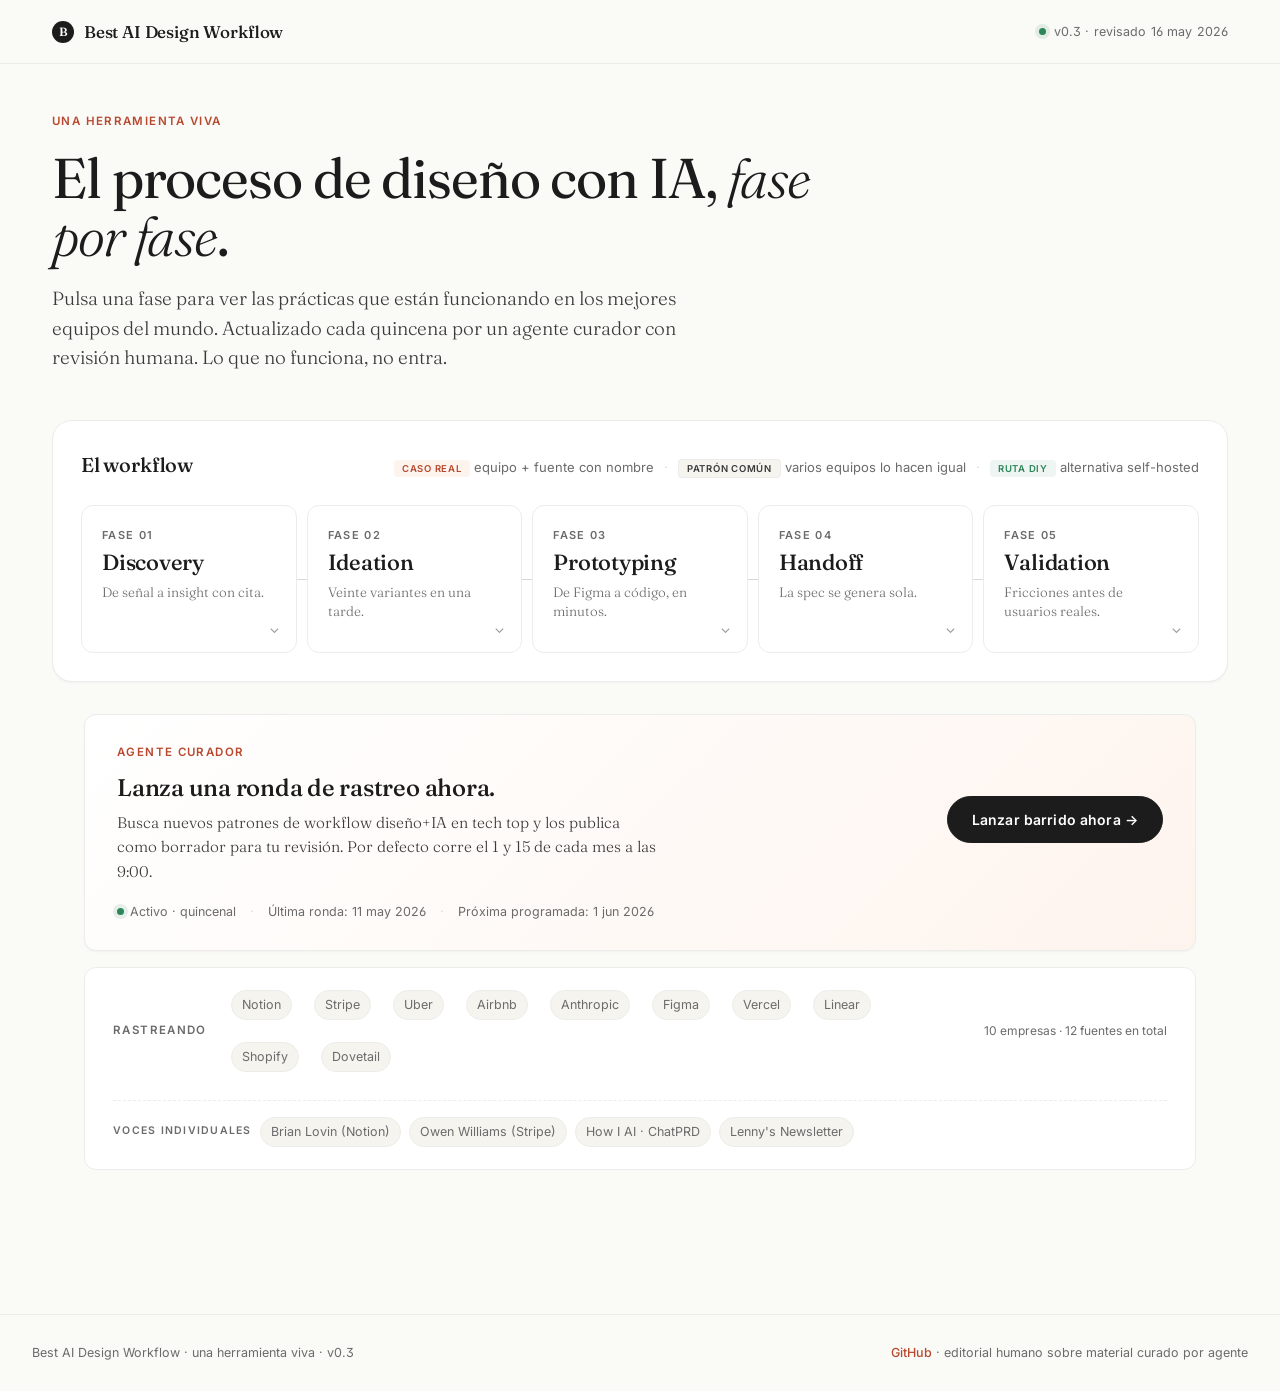
==== web/index.html @ d7b7e353 "v0.3 — tool single-page con 5 fases, curador y diseño unificado" ====
<!DOCTYPE html>
<html lang="es">
<head>
  <meta charset="UTF-8">
  <meta name="viewport" content="width=device-width, initial-scale=1.0">
  <title>Best AI Design Workflow — El proceso de diseño con IA, fase por fase</title>
  <meta name="description" content="Una herramienta viva. Cinco fases del proceso de diseño con IA, con las prácticas que funcionan en Notion, Stripe, Uber, Airbnb y Anthropic.">
  <link rel="preconnect" href="https://fonts.googleapis.com">
  <link rel="preconnect" href="https://fonts.gstatic.com" crossorigin>
  <link href="https://fonts.googleapis.com/css2?family=Fraunces:opsz,wght@9..144,300;9..144,400;9..144,500;9..144,600;9..144,700&family=Inter:wght@400;500;600;700&family=JetBrains+Mono:wght@400;500&display=swap" rel="stylesheet">
  <style>
    /* ============================================
       Best AI Design Workflow · Tool layout
       Clean editorial · Serif display · Airbnb/Etsy
       ============================================ */

    :root {
      --bg: #fafaf7;
      --surface: #ffffff;
      --surface-2: #f5f4ef;
      --ink: #1c1c1c;
      --ink-soft: #3a3a3a;
      --muted: #6b6b6b;
      --muted-2: #9a9a98;
      --border: #ececea;
      --border-strong: #d9d8d3;
      --accent: #b8492f;
      --accent-soft: #fef4ee;
      --accent-ink: #6b2618;
      --pulse: #2d8659;

      --font-serif: 'Fraunces', 'Charter', 'Iowan Old Style', 'Georgia', serif;
      --font-sans: 'Inter', -apple-system, BlinkMacSystemFont, 'Segoe UI', system-ui, sans-serif;
      --font-mono: 'JetBrains Mono', 'SF Mono', Menlo, Monaco, Consolas, monospace;

      --radius-sm: 6px;
      --radius: 12px;
      --radius-lg: 20px;
      --shadow-sm: 0 1px 2px rgba(20, 20, 20, 0.04);
      --shadow: 0 4px 24px rgba(20, 20, 20, 0.06);
      --shadow-lg: 0 12px 48px rgba(20, 20, 20, 0.08);

      --max-w: 1240px;
    }

    * { box-sizing: border-box; margin: 0; padding: 0; }

    html { scroll-behavior: smooth; }

    body {
      background: var(--bg);
      color: var(--ink);
      font-family: var(--font-sans);
      font-size: 16px;
      line-height: 1.6;
      -webkit-font-smoothing: antialiased;
      text-rendering: optimizeLegibility;
      font-feature-settings: "kern", "liga", "calt", "ss01";
    }

    ::selection { background: var(--accent); color: #fff; }

    a { color: inherit; text-decoration: none; }
    a:hover { color: var(--accent); }

    /* ============================================
       Top bar
       ============================================ */
    .topbar {
      border-bottom: 1px solid var(--border);
      background: rgba(250, 250, 247, 0.9);
      backdrop-filter: blur(12px);
      position: sticky;
      top: 0;
      z-index: 50;
    }
    .topbar-inner {
      max-width: var(--max-w);
      margin: 0 auto;
      padding: 18px 32px;
      display: flex;
      align-items: center;
      justify-content: space-between;
      gap: 28px;
    }
    .brand {
      display: flex;
      align-items: center;
      gap: 10px;
      font-family: var(--font-serif);
      font-weight: 500;
      font-size: 17px;
      letter-spacing: -0.01em;
      color: var(--ink);
    }
    .brand-mark {
      width: 22px;
      height: 22px;
      border-radius: 50%;
      background: var(--ink);
      display: inline-flex;
      align-items: center;
      justify-content: center;
      color: #fff;
      font-family: var(--font-serif);
      font-size: 12px;
      font-weight: 600;
      line-height: 1;
    }
    .topbar-meta {
      display: flex;
      align-items: center;
      gap: 8px;
      font-size: 12.5px;
      color: var(--muted);
      letter-spacing: 0.01em;
    }
    .live-dot {
      width: 7px;
      height: 7px;
      border-radius: 50%;
      background: var(--pulse);
      box-shadow: 0 0 0 4px rgba(45, 134, 89, 0.12);
      animation: pulse 2.4s ease-in-out infinite;
    }
    @keyframes pulse {
      0%, 100% { opacity: 1; }
      50% { opacity: 0.55; }
    }

    /* ============================================
       Tool layout
       ============================================ */
    .tool {
      max-width: var(--max-w);
      margin: 0 auto;
      padding: 48px 32px 80px;
    }

    .intro {
      max-width: 760px;
      margin-bottom: 48px;
    }
    .eyebrow {
      font-family: var(--font-sans);
      font-size: 11.5px;
      font-weight: 600;
      letter-spacing: 0.12em;
      text-transform: uppercase;
      color: var(--accent);
      margin-bottom: 18px;
    }
    .intro h1 {
      font-family: var(--font-serif);
      font-weight: 400;
      font-size: clamp(36px, 5vw, 56px);
      line-height: 1.05;
      letter-spacing: -0.02em;
      color: var(--ink);
      margin-bottom: 18px;
    }
    .intro h1 em {
      font-style: italic;
      font-weight: 300;
    }
    .intro p {
      font-family: var(--font-serif);
      font-weight: 300;
      font-size: 19px;
      line-height: 1.55;
      color: var(--ink-soft);
      max-width: 640px;
    }

    /* ============================================
       Workflow — the centerpiece
       ============================================ */
    .workflow {
      background: var(--surface);
      border: 1px solid var(--border);
      border-radius: var(--radius-lg);
      padding: 28px;
      box-shadow: var(--shadow-sm);
    }

    .workflow-header {
      display: flex;
      align-items: baseline;
      justify-content: space-between;
      margin-bottom: 24px;
      gap: 16px;
      flex-wrap: wrap;
    }
    .workflow-title {
      font-family: var(--font-serif);
      font-weight: 500;
      font-size: 20px;
      letter-spacing: -0.01em;
      color: var(--ink);
    }
    .workflow-hint {
      font-size: 13px;
      color: var(--muted);
    }

    .phases {
      list-style: none;
      display: grid;
      grid-template-columns: repeat(5, 1fr);
      gap: 10px;
      position: relative;
    }

    .phase {
      position: relative;
    }
    .phase::after {
      content: "";
      position: absolute;
      right: -10px;
      top: 50%;
      width: 10px;
      height: 1px;
      background: var(--border-strong);
      z-index: 0;
    }
    .phase:last-child::after { display: none; }

    .phase-btn {
      width: 100%;
      background: var(--surface);
      border: 1px solid var(--border);
      border-radius: var(--radius);
      padding: 22px 20px;
      text-align: left;
      cursor: pointer;
      font-family: inherit;
      transition: all 0.18s ease;
      display: flex;
      flex-direction: column;
      gap: 8px;
      min-height: 148px;
      position: relative;
      z-index: 1;
    }
    .phase-btn:hover {
      border-color: var(--border-strong);
      background: var(--surface-2);
      transform: translateY(-1px);
    }
    .phase-btn[aria-expanded="true"] {
      background: var(--accent-soft);
      border-color: var(--accent);
      transform: translateY(-1px);
      box-shadow: var(--shadow);
    }
    .phase-btn[aria-expanded="true"] .phase-index {
      color: var(--accent);
    }

    .phase-index {
      font-family: var(--font-sans);
      font-size: 11px;
      font-weight: 600;
      letter-spacing: 0.12em;
      text-transform: uppercase;
      color: var(--muted);
      transition: color 0.18s ease;
    }
    .phase-name {
      font-family: var(--font-serif);
      font-weight: 500;
      font-size: 22px;
      letter-spacing: -0.01em;
      color: var(--ink);
      line-height: 1.1;
    }
    .phase-hint {
      font-size: 13.5px;
      color: var(--muted);
      line-height: 1.45;
      font-family: var(--font-serif);
      font-weight: 300;
    }
    .phase-chevron {
      position: absolute;
      bottom: 16px;
      right: 16px;
      font-size: 14px;
      color: var(--muted-2);
      transition: transform 0.18s ease, color 0.18s ease;
    }
    .phase-btn[aria-expanded="true"] .phase-chevron {
      transform: rotate(180deg);
      color: var(--accent);
    }

    /* ============================================
       Phase panel (accordion content)
       ============================================ */
    .panel {
      margin-top: 18px;
      background: var(--surface);
      border: 1px solid var(--border);
      border-radius: var(--radius);
      overflow: hidden;
      animation: slideDown 0.28s ease;
    }
    .panel[hidden] { display: none; }
    @keyframes slideDown {
      from { opacity: 0; transform: translateY(-6px); }
      to { opacity: 1; transform: translateY(0); }
    }

    .panel-head {
      padding: 28px 32px 20px;
      border-bottom: 1px solid var(--border);
      background: var(--surface);
    }
    .panel-eyebrow {
      font-family: var(--font-sans);
      font-size: 11.5px;
      font-weight: 600;
      letter-spacing: 0.12em;
      text-transform: uppercase;
      color: var(--accent);
      margin-bottom: 10px;
    }
    .panel-head h2 {
      font-family: var(--font-serif);
      font-weight: 400;
      font-size: clamp(26px, 3.2vw, 34px);
      line-height: 1.15;
      letter-spacing: -0.015em;
      color: var(--ink);
      max-width: 760px;
    }
    .panel-head h2 em {
      font-style: italic;
      font-weight: 300;
    }
    .panel-head p {
      font-family: var(--font-serif);
      font-weight: 300;
      font-size: 17px;
      color: var(--ink-soft);
      margin-top: 12px;
      max-width: 720px;
      line-height: 1.55;
    }

    .panel-body {
      padding: 32px;
      display: grid;
      grid-template-columns: 1fr 1fr;
      gap: 32px;
    }

    .panel-block {
      display: flex;
      flex-direction: column;
      gap: 14px;
    }
    .panel-block.full { grid-column: span 2; }

    .block-label {
      font-family: var(--font-sans);
      font-size: 11px;
      font-weight: 600;
      letter-spacing: 0.14em;
      text-transform: uppercase;
      color: var(--muted);
    }
    .block-title {
      font-family: var(--font-serif);
      font-weight: 500;
      font-size: 20px;
      letter-spacing: -0.005em;
      color: var(--ink);
      margin-bottom: 2px;
    }
    .block-text {
      font-family: var(--font-serif);
      font-weight: 300;
      font-size: 16px;
      line-height: 1.6;
      color: var(--ink-soft);
    }
    .block-text + .block-text { margin-top: 4px; }
    .block-text em { font-style: italic; }
    .block-text strong { font-weight: 500; color: var(--ink); }
    .block-text a {
      color: var(--accent);
      border-bottom: 1px solid rgba(184, 73, 47, 0.3);
    }
    .block-text a:hover { border-bottom-color: var(--accent); }

    /* Practice cards inside panel */
    .practice {
      background: var(--surface-2);
      border: 1px solid var(--border);
      border-radius: var(--radius-sm);
      padding: 18px 20px;
    }
    .practice + .practice { margin-top: 12px; }
    .practice-head {
      display: flex;
      align-items: center;
      gap: 10px;
      margin-bottom: 8px;
      flex-wrap: wrap;
    }
    .practice-team {
      font-family: var(--font-serif);
      font-weight: 500;
      font-size: 16px;
      color: var(--ink);
      display: inline-flex;
      align-items: center;
      gap: 8px;
    }
    .practice-logo {
      width: 16px;
      height: 16px;
      opacity: 0.85;
      flex-shrink: 0;
    }
    .practice-tag {
      font-family: var(--font-sans);
      font-size: 10.5px;
      font-weight: 600;
      letter-spacing: 0.08em;
      text-transform: uppercase;
      padding: 3px 8px;
      border-radius: 4px;
    }
    .practice-tag.tag-caso {
      color: var(--accent);
      background: var(--accent-soft);
    }
    .practice-tag.tag-patron {
      color: var(--ink-soft);
      background: var(--surface-2);
      border: 1px solid var(--border);
    }
    .practice-tag.tag-diy {
      color: var(--pulse);
      background: rgba(45, 134, 89, 0.08);
    }
    .practice-source {
      font-family: var(--font-sans);
      font-size: 12px;
      color: var(--muted);
    }
    .practice-body {
      font-family: var(--font-serif);
      font-weight: 300;
      font-size: 14.5px;
      line-height: 1.55;
      color: var(--ink-soft);
    }
    .practice-body strong { font-weight: 500; color: var(--ink); }
    .practice-body em { font-style: italic; }

    /* Stack list */
    .stack-list {
      list-style: none;
      display: flex;
      flex-direction: column;
      gap: 10px;
    }
    .stack-item {
      display: flex;
      align-items: flex-start;
      gap: 12px;
      font-family: var(--font-serif);
      font-weight: 300;
      font-size: 15px;
      color: var(--ink-soft);
      line-height: 1.5;
    }
    .stack-item::before {
      content: "";
      width: 6px;
      height: 6px;
      border-radius: 50%;
      background: var(--accent);
      flex-shrink: 0;
      margin-top: 9px;
    }
    .stack-item strong { font-weight: 500; color: var(--ink); }

    /* Quick steps */
    .steps {
      list-style: none;
      counter-reset: step;
      display: flex;
      flex-direction: column;
      gap: 10px;
    }
    .step {
      counter-increment: step;
      display: flex;
      gap: 14px;
      padding: 12px 14px;
      background: var(--surface-2);
      border-radius: var(--radius-sm);
      font-family: var(--font-serif);
      font-weight: 300;
      font-size: 14.5px;
      line-height: 1.5;
      color: var(--ink-soft);
    }
    .step::before {
      content: counter(step);
      font-family: var(--font-sans);
      font-weight: 600;
      font-size: 11px;
      color: var(--accent);
      background: #fff;
      border: 1px solid var(--border-strong);
      border-radius: 50%;
      width: 22px;
      height: 22px;
      flex-shrink: 0;
      display: flex;
      align-items: center;
      justify-content: center;
      margin-top: 2px;
    }
    .step strong { font-weight: 500; color: var(--ink); }

    /* Phase meta strip (setup vs runtime) */
    .phase-meta {
      display: flex;
      flex-wrap: wrap;
      gap: 10px;
      margin-top: 16px;
    }
    .meta-tag {
      display: inline-flex;
      align-items: center;
      gap: 8px;
      font-family: var(--font-sans);
      font-size: 12px;
      color: var(--ink-soft);
      background: var(--surface-2);
      border: 1px solid var(--border);
      border-radius: 100px;
      padding: 5px 11px;
    }
    .meta-tag strong {
      font-weight: 600;
      letter-spacing: 0.08em;
      text-transform: uppercase;
      font-size: 10.5px;
      color: var(--muted);
    }

    /* Prompt / command card */
    .prompt-card {
      background: #1c1c1c;
      color: #e8e6e0;
      border-radius: var(--radius);
      padding: 22px 24px;
      position: relative;
      overflow: hidden;
    }
    .prompt-label {
      font-family: var(--font-sans);
      font-size: 10.5px;
      font-weight: 600;
      letter-spacing: 0.14em;
      text-transform: uppercase;
      color: rgba(255, 255, 255, 0.5);
      display: block;
      margin-bottom: 6px;
    }
    .prompt-title {
      font-family: var(--font-serif);
      font-weight: 500;
      font-size: 17px;
      color: #fff;
      margin-bottom: 14px;
      display: block;
    }
    .prompt-card pre {
      font-family: var(--font-mono);
      font-size: 12.5px;
      line-height: 1.7;
      color: #d9d6cf;
      white-space: pre-wrap;
      word-wrap: break-word;
      margin: 0;
    }
    .prompt-copy {
      position: absolute;
      top: 18px;
      right: 18px;
      background: rgba(255, 255, 255, 0.08);
      border: 1px solid rgba(255, 255, 255, 0.18);
      color: #fff;
      font-family: var(--font-sans);
      font-size: 11px;
      font-weight: 500;
      letter-spacing: 0.04em;
      padding: 5px 11px;
      border-radius: 100px;
      cursor: pointer;
      transition: all 0.18s ease;
    }
    .prompt-copy:hover {
      background: rgba(255, 255, 255, 0.16);
      border-color: rgba(255, 255, 255, 0.3);
    }
    .prompt-copy.copied {
      background: var(--pulse);
      border-color: var(--pulse);
    }

    /* Checklist block */
    .checklist {
      list-style: none;
      display: flex;
      flex-direction: column;
      gap: 8px;
    }
    .checklist li {
      display: flex;
      gap: 10px;
      align-items: flex-start;
      font-family: var(--font-serif);
      font-weight: 300;
      font-size: 14.5px;
      line-height: 1.5;
      color: var(--ink-soft);
    }
    .checklist li::before {
      content: "";
      width: 14px;
      height: 14px;
      border: 1.5px solid var(--border-strong);
      border-radius: 3px;
      flex-shrink: 0;
      margin-top: 4px;
    }
    .checklist li strong { font-weight: 500; color: var(--ink); }

    /* Panel footer */
    .panel-foot {
      padding: 18px 32px;
      border-top: 1px solid var(--border);
      background: var(--surface-2);
      display: flex;
      justify-content: space-between;
      align-items: center;
      gap: 16px;
      flex-wrap: wrap;
      font-family: var(--font-sans);
      font-size: 12.5px;
      color: var(--muted);
    }
    .panel-foot a {
      color: var(--accent);
      font-weight: 500;
    }

    .status-pill {
      display: inline-flex;
      align-items: center;
      gap: 6px;
      padding: 3px 9px;
      border-radius: 100px;
      font-family: var(--font-sans);
      font-size: 11px;
      font-weight: 500;
      letter-spacing: 0.02em;
    }
    .status-pill.ready {
      background: rgba(45, 134, 89, 0.08);
      color: var(--pulse);
    }
    .status-pill.draft {
      background: rgba(180, 130, 30, 0.1);
      color: #8a6017;
    }

    /* ============================================
       Curator panel
       ============================================ */
    .curator {
      max-width: var(--max-w);
      margin: 32px auto 0;
      padding: 0 32px;
    }
    .curator-inner {
      background: linear-gradient(135deg, #ffffff 0%, var(--accent-soft) 100%);
      border: 1px solid var(--border);
      border-radius: var(--radius);
      padding: 28px 32px;
      display: grid;
      grid-template-columns: 1fr auto;
      gap: 32px;
      align-items: center;
      box-shadow: var(--shadow-sm);
    }
    .curator-info { display: flex; flex-direction: column; gap: 8px; }
    .curator-info .eyebrow { margin-bottom: 4px; }
    .curator-info h3 {
      font-family: var(--font-serif);
      font-weight: 500;
      font-size: 24px;
      letter-spacing: -0.01em;
      color: var(--ink);
      line-height: 1.15;
    }
    .curator-info p {
      font-family: var(--font-serif);
      font-weight: 300;
      font-size: 15.5px;
      color: var(--ink-soft);
      max-width: 540px;
      line-height: 1.55;
      margin-top: 2px;
    }
    .curator-meta {
      display: flex;
      gap: 14px;
      flex-wrap: wrap;
      margin-top: 10px;
      font-family: var(--font-sans);
      font-size: 12.5px;
      color: var(--muted);
    }
    .curator-meta span { display: inline-flex; align-items: center; gap: 6px; }
    .curator-meta .meta-sep { color: var(--border-strong); }

    .curator-action { display: flex; flex-direction: column; align-items: stretch; gap: 10px; }
    .btn-curator {
      background: var(--ink);
      color: #fff;
      border: 1px solid var(--ink);
      border-radius: 100px;
      padding: 14px 24px;
      font-family: var(--font-sans);
      font-size: 14px;
      font-weight: 600;
      letter-spacing: 0.01em;
      cursor: pointer;
      transition: all 0.18s ease;
      white-space: nowrap;
    }
    .btn-curator:hover {
      background: var(--accent);
      border-color: var(--accent);
      transform: translateY(-1px);
      box-shadow: var(--shadow);
    }
    .btn-curator.copied {
      background: var(--pulse);
      border-color: var(--pulse);
    }
    .curator-hint {
      font-family: var(--font-sans);
      font-size: 12px;
      color: var(--muted);
      text-align: right;
      max-width: 240px;
      line-height: 1.4;
      min-height: 16px;
    }
    .curator-hint strong { color: var(--ink); font-weight: 500; }

    /* ============================================
       Sources strip
       ============================================ */
    .sources {
      max-width: var(--max-w);
      margin: 16px auto 0;
      padding: 0 32px;
    }
    .sources-inner {
      background: var(--surface);
      border: 1px solid var(--border);
      border-radius: var(--radius);
      padding: 22px 28px;
      display: flex;
      align-items: center;
      flex-wrap: wrap;
      gap: 24px;
    }
    .sources-label {
      font-family: var(--font-sans);
      font-size: 11.5px;
      font-weight: 600;
      letter-spacing: 0.12em;
      text-transform: uppercase;
      color: var(--muted);
    }
    .sources-list {
      display: flex;
      flex-wrap: wrap;
      align-items: center;
      gap: 22px;
      flex: 1;
    }
    .source-logo {
      height: 20px;
      width: auto;
      max-width: 92px;
      opacity: 0.55;
      filter: grayscale(100%);
      transition: opacity 0.18s ease, filter 0.18s ease;
    }
    .source-logo:hover {
      opacity: 1;
      filter: grayscale(0%);
    }
    .source-chip {
      font-family: var(--font-sans);
      font-size: 12.5px;
      color: var(--muted);
      background: var(--surface-2);
      border: 1px solid var(--border);
      border-radius: 100px;
      padding: 4px 10px;
    }
    .sources-people {
      width: 100%;
      padding-top: 16px;
      margin-top: 4px;
      border-top: 1px dashed var(--border);
      display: flex;
      flex-wrap: wrap;
      align-items: center;
      gap: 8px;
    }
    .sources-meta {
      font-family: var(--font-sans);
      font-size: 12px;
      color: var(--muted);
    }

    /* ============================================
       Footer
       ============================================ */
    footer {
      border-top: 1px solid var(--border);
      margin-top: 64px;
      padding: 28px 32px;
    }
    .foot-inner {
      max-width: var(--max-w);
      margin: 0 auto;
      display: flex;
      justify-content: space-between;
      align-items: center;
      gap: 18px;
      flex-wrap: wrap;
      font-family: var(--font-sans);
      font-size: 12.5px;
      color: var(--muted);
    }
    .foot-inner a {
      color: var(--accent);
      font-weight: 500;
    }

    /* ============================================
       Responsive
       ============================================ */
    @media (max-width: 980px) {
      .phases { grid-template-columns: repeat(2, 1fr); }
      .phase::after { display: none; }
      .panel-body { grid-template-columns: 1fr; }
      .panel-block.full { grid-column: span 1; }
    }
    @media (max-width: 600px) {
      .tool { padding: 32px 18px 64px; }
      .workflow { padding: 20px; }
      .phases { grid-template-columns: 1fr; }
      .panel-head, .panel-body, .panel-foot { padding-left: 22px; padding-right: 22px; }
      .topbar-inner { padding: 14px 18px; }
    }
  </style>
</head>
<body>

  <header class="topbar">
    <div class="topbar-inner">
      <a href="index.html" class="brand">
        <span class="brand-mark">B</span>
        Best AI Design Workflow
      </a>
      <div class="topbar-meta">
        <span class="live-dot"></span>
        v0.3 · revisado 16 may 2026
      </div>
    </div>
  </header>

  <main class="tool">

    <section class="intro">
      <div class="eyebrow">Una herramienta viva</div>
      <h1>El proceso de diseño con IA, <em>fase por fase</em>.</h1>
      <p>Pulsa una fase para ver las prácticas que están funcionando en los mejores equipos del mundo. Actualizado cada quincena por un agente curador con revisión humana. Lo que no funciona, no entra.</p>
    </section>

    <section class="workflow">
      <div class="workflow-header">
        <div class="workflow-title">El workflow</div>
        <div class="workflow-hint">
          <span class="practice-tag tag-caso" style="font-size: 9.5px;">Caso real</span> equipo + fuente con nombre
          <span style="color: var(--border-strong); margin: 0 6px;">·</span>
          <span class="practice-tag tag-patron" style="font-size: 9.5px;">Patrón común</span> varios equipos lo hacen igual
          <span style="color: var(--border-strong); margin: 0 6px;">·</span>
          <span class="practice-tag tag-diy" style="font-size: 9.5px;">Ruta DIY</span> alternativa self-hosted
        </div>
      </div>

      <ol class="phases">
        <li class="phase">
          <button class="phase-btn" aria-expanded="false" data-phase="discovery">
            <span class="phase-index">Fase 01</span>
            <span class="phase-name">Discovery</span>
            <span class="phase-hint">De señal a insight con cita.</span>
            <span class="phase-chevron">⌄</span>
          </button>
        </li>
        <li class="phase">
          <button class="phase-btn" aria-expanded="false" data-phase="ideation">
            <span class="phase-index">Fase 02</span>
            <span class="phase-name">Ideation</span>
            <span class="phase-hint">Veinte variantes en una tarde.</span>
            <span class="phase-chevron">⌄</span>
          </button>
        </li>
        <li class="phase">
          <button class="phase-btn" aria-expanded="false" data-phase="prototyping">
            <span class="phase-index">Fase 03</span>
            <span class="phase-name">Prototyping</span>
            <span class="phase-hint">De Figma a código, en minutos.</span>
            <span class="phase-chevron">⌄</span>
          </button>
        </li>
        <li class="phase">
          <button class="phase-btn" aria-expanded="false" data-phase="handoff">
            <span class="phase-index">Fase 04</span>
            <span class="phase-name">Handoff</span>
            <span class="phase-hint">La spec se genera sola.</span>
            <span class="phase-chevron">⌄</span>
          </button>
        </li>
        <li class="phase">
          <button class="phase-btn" aria-expanded="false" data-phase="validation">
            <span class="phase-index">Fase 05</span>
            <span class="phase-name">Validation</span>
            <span class="phase-hint">Fricciones antes de usuarios reales.</span>
            <span class="phase-chevron">⌄</span>
          </button>
        </li>
      </ol>

      <!-- ============================================
           DISCOVERY
           ============================================ -->
      <article class="panel" data-panel="discovery" hidden>
        <div class="panel-head">
          <div class="panel-eyebrow">Fase 01 — Discovery</div>
          <h2>De señal en bruto a insight con cita, <em>sin perder tres días</em>.</h2>
          <p>La IA hace lo tedioso del research (transcribir, clusterizar, indexar) y deja al diseñador lo que no era tedioso (interpretar, conectar con producto, priorizar). El research sigue siendo trabajo humano. El secretariado del research, no.</p>
          <div class="phase-meta">
            <span class="meta-tag"><strong>Setup</strong> 2 días (protocolo + config)</span>
            <span class="meta-tag"><strong>Por sesión</strong> ~20 min de revisión humana</span>
            <span class="meta-tag"><strong>Ahorro típico</strong> 60–70% vs. síntesis manual</span>
          </div>
        </div>

        <div class="panel-body">

          <div class="panel-block">
            <span class="block-label">Cómo lo hacen los top</span>

            <div class="practice">
              <div class="practice-head">
                <span class="practice-team"><img class="practice-logo" src="https://cdn.simpleicons.org/dovetail/1c1c1c" alt="" onerror="this.style.display='none'">Dovetail</span>
                <span class="practice-tag tag-patron">Patrón común</span>
                <span class="practice-source">Repositorio enterprise</span>
              </div>
              <p class="practice-body"><strong>La IA propone tags y clusters; el investigador valida.</strong> Cada insight propuesto se acompaña de las citas que lo justifican, con timestamps. <em>Insight sin cita no existe.</em> En la práctica: el equipo carga las grabaciones, Dovetail genera tags sugeridos por sesión, y un investigador los acepta o rechaza en bloque antes de que entren al repo. La regla interna: <strong>un mínimo de 3 menciones por usuarios distintos para que un tema cuente como insight</strong>. Por debajo de eso es señal débil — se anota, no se publica.</p>
            </div>

            <div class="practice">
              <div class="practice-head">
                <span class="practice-team"><img class="practice-logo" src="https://cdn.simpleicons.org/anthropic/1c1c1c" alt="" onerror="this.style.display='none'">Claude + Projects</span>
                <span class="practice-tag tag-diy">Ruta DIY</span>
                <span class="practice-source">Equipos con NDAs</span>
              </div>
              <p class="practice-body">Un proyecto de Claude por iniciativa de research. Las transcripciones (con nombre de archivo que identifique al usuario: <code>U07_2026-05-12.md</code>) cargadas como knowledge. En las <strong>instrucciones del proyecto</strong> se escribe la regla dura: "cualquier afirmación sin cita literal con fuente y minuto: rechaza, no la generes". A partir de ahí, las consultas iterativas son consultas en lenguaje natural — <em>"¿qué dijeron los usuarios &gt;50 sobre el flujo de pago este trimestre?"</em> — y el modelo responde con citas.</p>
            </div>
          </div>

          <div class="panel-block">
            <span class="block-label">Stack mínimo</span>
            <ul class="stack-list">
              <li class="stack-item"><span><strong>Transcripción</strong> — Otter.ai o Fathom. Diarización y timestamps no negociables.</span></li>
              <li class="stack-item"><span><strong>Síntesis</strong> — Dovetail si hay presupuesto. Claude Projects o Notion AI si no.</span></li>
              <li class="stack-item"><span><strong>Repositorio consultable</strong> — los insights tienen que poder buscarse en lenguaje natural meses después.</span></li>
              <li class="stack-item"><span><strong>Protocolo de validación</strong> — un documento, no software. Reglas explícitas para el equipo.</span></li>
            </ul>

            <span class="block-label" style="margin-top: 22px;">Checklist antes de empezar</span>
            <ul class="checklist">
              <li><span>¿Tienes <strong>consentimiento</strong> para procesar las transcripciones con IA?</span></li>
              <li><span>¿Tu <strong>protocolo de validación</strong> está escrito y socializado?</span></li>
              <li><span>¿Hay una <strong>persona responsable</strong> de validar (no opcional)?</span></li>
              <li><span>¿Tienes <strong>taxonomía base de tags</strong> o vas a dejar que emerja?</span></li>
            </ul>

            <span class="block-label" style="margin-top: 22px;">Empieza mañana</span>
            <ol class="steps">
              <li class="step"><span><strong>Empieza por las próximas 5–10 sesiones</strong>, no por el archivo entero.</span></li>
              <li class="step"><span><strong>Escribe el protocolo</strong> antes de procesar nada.</span></li>
              <li class="step"><span><strong>Revisa cita por cita</strong> en la primera transcripción. Los hallazgos se vuelven reglas.</span></li>
              <li class="step"><span><strong>Mide el ahorro real</strong> — tiempo, número de insights, citas por insight.</span></li>
            </ol>
          </div>

          <div class="panel-block full">
            <div class="prompt-card">
              <button class="prompt-copy" data-copy="discovery-prompt">Copiar</button>
              <span class="prompt-label">Prompt clave · síntesis con citas</span>
              <span class="prompt-title">Para usar con Claude Projects o ChatGPT con las transcripciones cargadas</span>
<pre id="discovery-prompt">Tengo {N} transcripciones de entrevistas a usuarios sobre {TEMA}. Cada archivo
se llama U{ID}_{FECHA}.md y empieza con metadatos del participante.

Tu trabajo:
1. Identifica 5–8 temas recurrentes. Cada tema necesita al menos 3 menciones
   por usuarios distintos para entrar. Si solo aparece en 1–2, márcalo como
   "señal débil — investigar más", no como insight.
2. Para cada tema: descripción de 1 línea, n_menciones, y un array de citas
   literales (texto exacto, archivo de origen, minuto aproximado).
3. Cualquier afirmación sin cita literal: rechaza, no la generes.
4. No conviertas en insight cosas que el participante dijo "porque sí":
   distingue declaración de hecho vs. preferencia vs. anécdota.

Formato de salida: JSON con
  { tema, descripcion, n_menciones, citas: [{texto, fuente, minuto}] }</pre>
            </div>
          </div>

          <div class="panel-block full">
            <span class="block-label">Trampa frecuente</span>
            <p class="block-text">Cuanto más cómoda es la herramienta, más fácil es saltarse la verificación. Si la IA te da un párrafo bien escrito con un insight sintético, el reflejo es aceptarlo. La disciplina aquí no es técnica, es cultural: <em>tu equipo tiene que verificar las citas como verificaría una fuente periodística</em>.</p>
          </div>
        </div>

        <div class="panel-foot">
          <span><span class="status-pill ready">● Disponible</span> · contenido completo</span>
          <a href="discovery.html">Lectura larga →</a>
        </div>
      </article>

      <!-- ============================================
           IDEATION
           ============================================ -->
      <article class="panel" data-panel="ideation" hidden>
        <div class="panel-head">
          <div class="panel-eyebrow">Fase 02 — Ideation</div>
          <h2>Veinte variantes de layout en una tarde, <em>todas dentro del design system</em>.</h2>
          <p>El cambio no es tener "ideas creativas" generadas por IA — eso es ruido. El cambio es ampliar el espacio de solución antes de cerrarlo. Decidir entre veinte variantes reales, no entre dos que cabían en tu cabeza.</p>
          <div class="phase-meta">
            <span class="meta-tag"><strong>Setup</strong> 2 h (primer brief estructurado)</span>
            <span class="meta-tag"><strong>Por iteración</strong> 20–40 min de generación + 30 min de descarte</span>
            <span class="meta-tag"><strong>Output típico</strong> 20 variantes → presentas 2</span>
          </div>
        </div>

        <div class="panel-body">

          <div class="panel-block">
            <span class="block-label">Cómo lo hacen los top</span>

            <div class="practice">
              <div class="practice-head">
                <span class="practice-team"><img class="practice-logo" src="https://cdn.simpleicons.org/figma/1c1c1c" alt="" onerror="this.style.display='none'">Figma AI · Make Designs</span>
                <span class="practice-tag tag-patron">Patrón común</span>
                <span class="practice-source">Equipos enterprise</span>
              </div>
              <p class="practice-body">Generación de variantes <strong>dentro del archivo de Figma</strong>, conectada al Design System del equipo. La IA propone composiciones a partir de un brief escrito y componentes ya existentes — no inventa colores ni espaciados. En la práctica: una página del archivo dedicada (<code>Exploration · {feature}</code>), brief en un sticky a la izquierda, y un grid 4×5 que se llena con variantes auto-nombradas. <strong>Regla del equipo: no se edita una variante mientras se generan las demás.</strong> Editar entre generaciones contamina el siguiente prompt y reduce diversidad.</p>
            </div>

            <div class="practice">
              <div class="practice-head">
                <span class="practice-team"><img class="practice-logo" src="https://cdn.simpleicons.org/vercel/1c1c1c" alt="" onerror="this.style.display='none'">v0 / Galileo / Subframe</span>
                <span class="practice-tag tag-patron">Patrón común</span>
                <span class="practice-source">Equipos producto-tech</span>
              </div>
              <p class="practice-body">Generadores que producen <strong>código + diseño a la vez</strong>. Útiles cuando lo que se evalúa es comportamiento (animación, estado vacío, error, latencia con datos reales), no estética. La salida ya es navegable: cada variante vive en una URL distinta y se comparten enlaces. <strong>Cuándo elegir uno u otro:</strong> v0 si el equipo ya está en React/Tailwind; Galileo si necesitas exportar a Figma para refinar; Subframe si quieres mantener el resultado dentro del DS de tu app real.</p>
            </div>
          </div>

          <div class="panel-block">
            <span class="block-label">Stack mínimo</span>
            <ul class="stack-list">
              <li class="stack-item"><span><strong>Brief escrito</strong> en 3–5 líneas — usuario, job-to-be-done, restricciones.</span></li>
              <li class="stack-item"><span><strong>DS en Figma Variables</strong> — sin tokens limpios, la IA inventa.</span></li>
              <li class="stack-item"><span><strong>Generador conectado al DS</strong> — Figma AI, v0 con DS propio, Galileo, Subframe.</span></li>
              <li class="stack-item"><span><strong>Tabla de evaluación</strong> — criterios escritos antes de generar. Si no, todo te parece bien.</span></li>
            </ul>

            <span class="block-label" style="margin-top: 22px;">Checklist antes de empezar</span>
            <ul class="checklist">
              <li><span>¿Brief en <strong>3–5 líneas</strong> (no un párrafo difuso)?</span></li>
              <li><span>¿DS en <strong>Figma Variables</strong> y accesible para la IA?</span></li>
              <li><span>¿Criterios de evaluación <strong>escritos antes</strong> de generar?</span></li>
              <li><span>¿Tienes <strong>1 hora bloqueada</strong> solo para descartar?</span></li>
            </ul>

            <span class="block-label" style="margin-top: 22px;">Empieza mañana</span>
            <ol class="steps">
              <li class="step"><span><strong>Escribe un brief estrecho</strong> — un único flujo, restricciones explícitas.</span></li>
              <li class="step"><span><strong>Genera 20 variantes en una sesión</strong>. No edites entre ellas.</span></li>
              <li class="step"><span><strong>Descarta 18</strong> con criterios escritos. Solo quedan las 2 que enseñas.</span></li>
              <li class="step"><span><strong>Presenta sobre opciones</strong>, no sobre intuiciones.</span></li>
            </ol>
          </div>

          <div class="panel-block full">
            <div class="prompt-card">
              <button class="prompt-copy" data-copy="ideation-prompt">Copiar</button>
              <span class="prompt-label">Prompt clave · generación de variantes</span>
              <span class="prompt-title">Para pegarlo en Figma AI, v0, Galileo o Subframe</span>
<pre id="ideation-prompt">Brief:
- Usuario: {persona}
- Job-to-be-done: {qué quiere conseguir en esta pantalla}
- Restricciones: {tiempo, contexto, dispositivo, datos disponibles}
- Lo que NO puede cambiar: {regulación, marca, integración}

Tu trabajo: genera 20 variantes de layout para este flujo.

Restricciones de generación:
- Solo componentes del Design System adjunto. No inventes.
- Cada variante: nombre corto, descripción 1 línea, qué cambia respecto
  a la variante 01 (que es la base conservadora).
- Varía al menos uno de: jerarquía, densidad, agrupación, foco visual,
  secuencia, número de pasos.
- NO varíes: colores, tipografía, iconografía (vienen del DS).

No me preguntes para refinar el brief. Genera las 20. Filtramos después.</pre>
            </div>
          </div>

          <div class="panel-block full">
            <span class="block-label">Cuándo NO usar IA aquí</span>
            <p class="block-text">Para <strong>exploración divergente muy temprana</strong> sigue funcionando mejor pizarra y Figma a mano. La IA acelera la conversión de ideas <em>ya formadas</em>, no las hace aparecer. Si necesitas pensar el problema, hazlo tú primero — luego pide variantes sobre lo que ya tiene forma.</p>
          </div>
        </div>

        <div class="panel-foot">
          <span><span class="status-pill draft">● En revisión</span> · contenido condensado · próxima ronda: 30 may</span>
          <span style="color: var(--muted-2);">Lectura larga próximamente</span>
        </div>
      </article>

      <!-- ============================================
           PROTOTYPING
           ============================================ -->
      <article class="panel" data-panel="prototyping" hidden>
        <div class="panel-head">
          <div class="panel-eyebrow">Fase 03 — Prototyping</div>
          <h2>De Figma a prototipo funcional, <em>en minutos</em>.</h2>
          <p>La fase donde la IA está cambiando el oficio más rápido. Los mejores equipos ya no entregan clickables de Figma — entregan código navegable, en el mismo entorno donde acabará viviendo el producto.</p>
          <div class="phase-meta">
            <span class="meta-tag"><strong>Setup inicial</strong> 1 mañana (tech lead, una vez)</span>
            <span class="meta-tag"><strong>Por componente</strong> 5–30 min máquina · ~5 min revisión humana</span>
            <span class="meta-tag"><strong>Ahorro típico</strong> 80% del trabajo de front-end mecánico</span>
          </div>
        </div>

        <div class="panel-body">

          <div class="panel-block">
            <span class="block-label">Cómo lo hacen los top</span>

            <div class="practice">
              <div class="practice-head">
                <span class="practice-team"><img class="practice-logo" src="https://cdn.simpleicons.org/notion/1c1c1c" alt="" onerror="this.style.display='none'">Notion</span>
                <span class="practice-tag tag-caso">Caso real</span>
                <span class="practice-source">Brian Lovin · How I AI · feb 2026</span>
              </div>
              <p class="practice-body">El <strong>Prototype Playground</strong>: una app Next.js compartida, carpeta por diseñador (<code>/prototypes/{nombre}/</code>), tokens del DS importados en <code>/lib/tokens</code>. El comando custom <strong>/figma</strong> ejecuta en cadena: (1) lee el frame con Figma MCP, (2) genera componentes Next.js + Tailwind usando solo los tokens, (3) abre Chrome real vía DevTools MCP y captura screenshot, (4) compara con el Figma original y autocorrige hasta 3 iteraciones sin cambios significativos. <em>"No he escrito una línea de front-end en tres meses."</em> Lo nuevo no es Figma→código (v0 ya lo hacía): es <strong>el bucle de auto-corrección</strong>.</p>
            </div>

            <div class="practice">
              <div class="practice-head">
                <span class="practice-team"><img class="practice-logo" src="https://cdn.simpleicons.org/stripe/1c1c1c" alt="" onerror="this.style.display='none'">Stripe</span>
                <span class="practice-tag tag-caso">Caso real</span>
                <span class="practice-source">Owen Williams · How I AI · may 2026</span>
              </div>
              <p class="practice-body"><strong>Protodash</strong>: estudio interno de prototipado contra el DS de Stripe. Empezó como un set de <code>.cursorrules</code> compartidas, evolucionó a una herramienta con review + deploy integrados. Su término para lo que <em>evitan</em>: <strong>blurple slop</strong> — el aspecto genérico violeta-azulado de la IA cuando no está enraizada en un DS serio. Diferencia con Notion: Protodash es <strong>más prescriptivo</strong> — empuja al equipo entero hacia el mismo workflow en vez de dejar margen para variaciones individuales.</p>
            </div>
          </div>

          <div class="panel-block">
            <span class="block-label">Stack mínimo</span>
            <ul class="stack-list">
              <li class="stack-item"><span><strong>Figma con Variables</strong> — los tokens del DS viven en Variables. Sin esto, el MCP extrae basura.</span></li>
              <li class="stack-item"><span><strong>Claude Code o Cursor</strong> — un agente en terminal o editor. Modelos equivalentes por debajo.</span></li>
              <li class="stack-item"><span><strong>Figma MCP + Chrome DevTools MCP</strong> — el primero lee el diseño, el segundo cierra el bucle de verificación.</span></li>
              <li class="stack-item"><span><strong>Playground compartido</strong> — Next.js, repo único, carpeta por persona. Una mañana de trabajo.</span></li>
            </ul>

            <span class="block-label" style="margin-top: 22px;">Checklist antes de empezar</span>
            <ul class="checklist">
              <li><span>¿<strong>DS en Figma Variables</strong> (no estilos sueltos pegados)?</span></li>
              <li><span>¿Frame final en la página <strong>"Ready for code"</strong> del archivo?</span></li>
              <li><span>¿<strong>MCP de Figma</strong> instalado y conectado al DS?</span></li>
              <li><span>¿<strong>Repositorio del Playground</strong> configurado con tu carpeta?</span></li>
            </ul>

            <span class="block-label" style="margin-top: 22px;">Empieza mañana</span>
            <ol class="steps">
              <li class="step"><span><strong>Habla con tu tech lead</strong> — la infraestructura es trabajo suyo, una mañana.</span></li>
              <li class="step"><span><strong>Empieza por un componente pequeño</strong> con varios estados (Card, input con validación, toast).</span></li>
              <li class="step"><span><strong>Cierra el diseño usando solo componentes del DS</strong>. Página "Ready for code".</span></li>
              <li class="step"><span><strong>Ejecuta /figma, lee el plan antes</strong> de generar. Revisa la PR por screenshot y accesibilidad, no por código.</span></li>
            </ol>
          </div>

          <div class="panel-block full">
            <div class="prompt-card">
              <button class="prompt-copy" data-copy="prototyping-prompt">Copiar</button>
              <span class="prompt-label">Comando clave · /figma simplificado</span>
              <span class="prompt-title">Versión replicable del comando de Brian Lovin (Notion). Pégalo como <code>/.claude/commands/figma.md</code> o equivalente en Cursor</span>
<pre id="prototyping-prompt">Te paso un link de Figma. Tu trabajo, en cadena, sin pedir confirmación:

1. LEE el frame con Figma MCP. Extrae tokens, componentes y estados.
   Si el frame usa estilos sueltos (no del DS), aborta y avisa.

2. GENERA componentes Next.js + Tailwind usando SOLO los tokens del DS
   importados en /lib/tokens. Implementa TODOS los estados visibles
   en el diseño: default, loading, empty, error, success.

3. ABRE el resultado en Chrome real (Chrome DevTools MCP). Captura
   screenshot a la misma viewport que el frame de Figma.

4. COMPARA screenshot vs. diseño original. Identifica diferencias:
   layout, spacing, color, estado faltante.

5. CORRIGE las diferencias. Itera hasta 3 veces. Si después de 3
   intentos no converge, abre la PR con las diferencias documentadas
   en la descripción.

6. ABRE PR contra la rama main. Título: feat({componente}). Cuerpo:
   link al Figma + lista de estados implementados + screenshots
   antes/después.

Solo pregunta si falta info crítica (link roto, frame vacío, DS no
detectado). Para todo lo demás: léelo, ejecútalo.</pre>
            </div>
          </div>

          <div class="panel-block full">
            <span class="block-label">El patrón común</span>
            <p class="block-text">Lo que comparten Notion y Stripe: <strong>entorno compartido</strong> en vez de scripts individuales · <strong>Design System como fuente de verdad</strong> — la IA selecciona, no inventa · <strong>bucle de verificación</strong> — el agente contrasta su salida contra el diseño original. <em>La palanca real está en el bucle, no en la generación.</em> Generar sin verificar lleva al blurple slop. Verificar sin DS limpio lleva a un bucle que itera infinito sobre estilos inventados.</p>
          </div>
        </div>

        <div class="panel-foot">
          <span><span class="status-pill ready">● Disponible</span> · contenido completo con caso de estudio</span>
          <a href="prototyping.html">Lectura larga →</a>
        </div>
      </article>

      <!-- ============================================
           HANDOFF
           ============================================ -->
      <article class="panel" data-panel="handoff" hidden>
        <div class="panel-head">
          <div class="panel-eyebrow">Fase 04 — Handoff</div>
          <h2>La especificación se genera sola desde <em>el diseño y el prototipo</em>.</h2>
          <p>Adiós a documentar componentes a mano y a las cinco rondas de aclaraciones con ingeniería. Cuando el prototipo vive ya en el stack real, el handoff deja de ser un artefacto y se convierte en un cambio de contexto: la misma rama, otro reviewer.</p>
          <div class="phase-meta">
            <span class="meta-tag"><strong>Setup</strong> 1–2 días (MCP + convenciones)</span>
            <span class="meta-tag"><strong>Por feature</strong> 0 min de docs separados</span>
            <span class="meta-tag"><strong>Métrica clave</strong> rondas de aclaración / feature</span>
          </div>
        </div>

        <div class="panel-body">

          <div class="panel-block">
            <span class="block-label">Cómo lo hacen los top</span>

            <div class="practice">
              <div class="practice-head">
                <span class="practice-team"><img class="practice-logo" src="https://cdn.simpleicons.org/figma/1c1c1c" alt="" onerror="this.style.display='none'">Figma · Dev Mode + MCP</span>
                <span class="practice-tag tag-patron">Patrón común</span>
                <span class="practice-source">Estándar enterprise</span>
              </div>
              <p class="practice-body">La spec deja de escribirse: <strong>Dev Mode + MCP exponen tokens, medidas, estados y componentes directamente al IDE</strong> del developer. Lo que el diseñador "documenta" es lo que ya está en Figma — si está bien estructurado, no hace falta narrar nada. En la práctica: el ingeniero abre el archivo de Figma desde su IDE (extension oficial), selecciona un frame, y obtiene tokens, medidas y referencias a componentes existentes del repo — <em>no</em> snippets genéricos. La regla del equipo: <strong>si la información está en Figma, no se duplica en Notion ni en una PR description</strong>.</p>
            </div>

            <div class="practice">
              <div class="practice-head">
                <span class="practice-team"><img class="practice-logo" src="https://cdn.simpleicons.org/linear/1c1c1c" alt="" onerror="this.style.display='none'">Linear · Vercel · Notion</span>
                <span class="practice-tag tag-patron">Patrón común</span>
                <span class="practice-source">Equipos producto-tech integrados</span>
              </div>
              <p class="practice-body">El prototipo <strong>vive en el repo del producto</strong>. No hay handoff como entrega — hay PR. El diseñador abre la rama (típicamente <code>design/{feature}</code>), el agente la levanta, ingeniería revisa el código real. <em>El artefacto del diseño es el propio commit.</em> La transición ya no es "te paso el diseño" sino "te paso el reviewer". La métrica que valida el modelo: rondas de aclaración por feature, que pasa de 4–6 (modelo Figma-only) a 0–1 (modelo PR-as-handoff).</p>
            </div>
          </div>

          <div class="panel-block">
            <span class="block-label">Stack mínimo</span>
            <ul class="stack-list">
              <li class="stack-item"><span><strong>Figma Dev Mode</strong> con DS bien estructurado en Variables.</span></li>
              <li class="stack-item"><span><strong>Figma MCP</strong> conectado al IDE de los developers.</span></li>
              <li class="stack-item"><span><strong>Prototipo en el repo real</strong> — no en un entorno paralelo de "diseño".</span></li>
              <li class="stack-item"><span><strong>Convención de commits y PRs</strong> compartida entre diseño e ingeniería.</span></li>
            </ul>

            <span class="block-label" style="margin-top: 22px;">Checklist antes de empezar</span>
            <ul class="checklist">
              <li><span>¿Tu <strong>DS está bien estructurado</strong> en Figma Variables?</span></li>
              <li><span>¿<strong>Dev Mode + MCP</strong> conectados al IDE de ingeniería?</span></li>
              <li><span>¿Tu prototipo <strong>vive en el repo real</strong> del producto?</span></li>
              <li><span>¿Hay <strong>convención de PRs consensuada</strong> entre diseño e ingeniería?</span></li>
            </ul>

            <span class="block-label" style="margin-top: 22px;">Empieza mañana</span>
            <ol class="steps">
              <li class="step"><span><strong>Haz el prototipo en el stack real</strong> del producto desde el principio.</span></li>
              <li class="step"><span><strong>Elimina los docs de spec</strong> que repiten Figma o el código.</span></li>
              <li class="step"><span><strong>Pon Dev Mode + MCP en manos de ingeniería</strong> antes de la primera revisión.</span></li>
              <li class="step"><span><strong>Mide rondas de aclaración por feature</strong> — la métrica caerá rápido.</span></li>
            </ol>
          </div>

          <div class="panel-block full">
            <div class="prompt-card">
              <button class="prompt-copy" data-copy="handoff-prompt">Copiar</button>
              <span class="prompt-label">Prompt clave · spec auto-generada (solo si la piden)</span>
              <span class="prompt-title">El handoff útil de 2026 es silencioso. Esto se usa solo cuando ingeniería pide algo escrito</span>
<pre id="handoff-prompt">Te paso (1) un link de Figma con Dev Mode habilitado, y (2) la rama
del repo con el componente correspondiente.

Tu trabajo:
- Detecta qué hay en Figma que NO está en el código (estados que
  faltan, edge cases, comportamiento de interacción).
- Detecta qué hay en el código que NO está en el diseño (decisiones
  tomadas en implementación: defaults, fallbacks, optimizaciones).
- Lista SOLO las divergencias. No documentes lo que ya es visible
  en ambos lados.

Formato de salida (Markdown, 3 columnas):
| Qué dice diseño | Qué hace el código | Decisión |

Una fila por divergencia. La columna "Decisión" la dejo en blanco
para que el equipo la complete en la review.

Si no hay divergencias significativas, devuelve "Sin divergencias
relevantes" y no inventes filas.</pre>
            </div>
          </div>

          <div class="panel-block full">
            <span class="block-label">Trampa frecuente</span>
            <p class="block-text">Generar specs largas con IA "por si acaso". <strong>Si nadie las va a leer, no se escriben.</strong> El handoff útil de 2026 es <em>silencioso</em>: la información vive donde se consulta, no en un documento aparte. La métrica honesta es <em>tiempo entre "diseño cerrado" y "feature en producción"</em>, no número de páginas de spec.</p>
          </div>
        </div>

        <div class="panel-foot">
          <span><span class="status-pill draft">● En revisión</span> · contenido condensado · próxima ronda: 30 may</span>
          <span style="color: var(--muted-2);">Lectura larga próximamente</span>
        </div>
      </article>

      <!-- ============================================
           VALIDATION
           ============================================ -->
      <article class="panel" data-panel="validation" hidden>
        <div class="panel-head">
          <div class="panel-eyebrow">Fase 05 — Validation</div>
          <h2>Detectar fricciones antes de poner el flujo <em>delante de usuarios reales</em>.</h2>
          <p>Y medirlas después sin esperar al NPS trimestral. La IA ayuda en los dos extremos: pre-test (revisión heurística automática, simulación de uso) y post-launch (análisis de sesiones, clustering de feedback). En el medio, los usuarios reales siguen siendo insustituibles.</p>
          <div class="phase-meta">
            <span class="meta-tag"><strong>Setup</strong> 1 día (template + telemetría)</span>
            <span class="meta-tag"><strong>Por ronda</strong> 2–3 días con 5 usuarios reales</span>
            <span class="meta-tag"><strong>Regla de oro</strong> 5 reales &gt; 50 sintéticos</span>
          </div>
        </div>

        <div class="panel-body">

          <div class="panel-block">
            <span class="block-label">Cómo lo hacen los top</span>

            <div class="practice">
              <div class="practice-head">
                <span class="practice-team"><img class="practice-logo" src="https://cdn.simpleicons.org/maze/1c1c1c" alt="" onerror="this.style.display='none'">Maze AI Insights</span>
                <span class="practice-tag tag-patron">Patrón común</span>
                <span class="practice-source">Pre-launch</span>
              </div>
              <p class="practice-body"><strong>Tests no moderados con análisis automático.</strong> La IA cluster-iza respuestas abiertas y marca patrones de fricción (clicks de error, tiempo excesivo en una pantalla, rage clicks, abandono). El diseñador valida — no acepta el cluster sin entrar en las sesiones individuales. <strong>Setup típico:</strong> un test de 5–7 tareas, 15–25 participantes reclutados por panel, hipótesis escritas antes del lanzamiento. La señal útil suele estar en las sesiones <em>atípicas</em> (las que no encajan en ningún cluster), no en la media.</p>
            </div>

            <div class="practice">
              <div class="practice-head">
                <span class="practice-team"><img class="practice-logo" src="https://cdn.simpleicons.org/usertesting/1c1c1c" alt="" onerror="this.style.display='none'">UserTesting · Lookback</span>
                <span class="practice-tag tag-patron">Patrón común</span>
                <span class="practice-source">Post-launch</span>
              </div>
              <p class="practice-body">Resúmenes automáticos de sesiones grabadas con highlights, citas y timestamps. El research humano se enfoca en <strong>las 3–5 sesiones más informativas</strong> (las marcadas como atípicas o las que contradicen una hipótesis), no en revisar las 50 enteras. Igual que en Discovery: <em>la IA propone, el research valida</em>. Trampa específica: si solo lees los resúmenes, terminas leyendo confirmaciones — el aprendizaje está en ver las sesiones donde el resumen y la grabación no coinciden.</p>
            </div>
          </div>

          <div class="panel-block">
            <span class="block-label">Stack mínimo</span>
            <ul class="stack-list">
              <li class="stack-item"><span><strong>Prototipo navegable</strong> — el de la fase anterior, no un clickable de Figma.</span></li>
              <li class="stack-item"><span><strong>Plataforma de tests no moderados</strong> con AI Insights (Maze, Useberry, Lyssna).</span></li>
              <li class="stack-item"><span><strong>Telemetría desde el día 1</strong> — eventos en el prototipo y en producción.</span></li>
              <li class="stack-item"><span><strong>Bucle de review semanal</strong> — sin esto, los datos se acumulan y nadie los lee.</span></li>
            </ul>

            <span class="block-label" style="margin-top: 22px;">Checklist antes de empezar</span>
            <ul class="checklist">
              <li><span>¿<strong>Hipótesis escritas antes</strong> del test (no después)?</span></li>
              <li><span>¿<strong>Eventos de telemetría</strong> instrumentados en el prototipo?</span></li>
              <li><span>¿<strong>Criterio de éxito numérico</strong>, no "que les guste"?</span></li>
              <li><span>¿<strong>Plan de iteración listo</strong> si las hipótesis se rechazan?</span></li>
            </ul>

            <span class="block-label" style="margin-top: 22px;">Empieza mañana</span>
            <ol class="steps">
              <li class="step"><span><strong>5 usuarios reales antes que 50 sintéticos.</strong></span></li>
              <li class="step"><span><strong>Escribe las hipótesis antes del test.</strong> Si no, lees confirmaciones donde hay azar.</span></li>
              <li class="step"><span><strong>Revisa las sesiones marcadas como atípicas.</strong> Ahí suele estar el aprendizaje.</span></li>
              <li class="step"><span><strong>Cierra el bucle con un cambio o un "no, así está bien".</strong> Sin esto, validation se vuelve teatro.</span></li>
            </ol>
          </div>

          <div class="panel-block full">
            <div class="prompt-card">
              <button class="prompt-copy" data-copy="validation-prompt">Copiar</button>
              <span class="prompt-label">Prompt clave · análisis de sesiones contra hipótesis</span>
              <span class="prompt-title">Para usar después de un test no moderado o de un batch de sesiones grabadas</span>
<pre id="validation-prompt">Tengo {N} sesiones grabadas de usuarios usando {feature}. Te paso
transcripciones + eventos de telemetría (clicks, tiempos por pantalla,
abandonos).

1. Cluster-iza las sesiones por TIPO DE FRICCIÓN OBSERVADA (no por
   satisfacción declarada — la gente miente al final del test).
2. Para cada cluster: descripción 1 línea, n sesiones, evidencia
   (timestamp + cita o evento concreto).
3. Marca como "atípica" cualquier sesión que no encaje en ningún
   cluster. Esas las voy a revisar yo enteras.
4. Mis hipótesis previas eran:
   - H1: {hipótesis 1}
   - H2: {hipótesis 2}
   - H3: {hipótesis 3}
   Para cada una: ¿confirmada, rechazada, sin evidencia suficiente?
   Cita el evento o frase que sostiene tu juicio.

NO me digas qué cambiar. Solo describe qué pasó y mapéalo contra
mis hipótesis. Las decisiones de producto las tomo yo después.</pre>
            </div>
          </div>

          <div class="panel-block full">
            <span class="block-label">Cuidado con esto</span>
            <p class="block-text"><strong>Personas sintéticas no sustituyen entrevistas reales.</strong> Útiles para generar hipótesis previas, calibrar preguntas o ensayar moderación. No para reemplazar voces reales. Cuando un equipo "valida" un flujo con personas sintéticas y lo lanza, lo que valida son sus propios supuestos — disfrazados con voz neutra. <em>Si el coste de equivocarse es alto, paga el coste de hablar con humanos.</em></p>
          </div>
        </div>

        <div class="panel-foot">
          <span><span class="status-pill draft">● En revisión</span> · contenido condensado · próxima ronda: 30 may</span>
          <span style="color: var(--muted-2);">Lectura larga próximamente</span>
        </div>
      </article>

    </section>

    <section class="curator">
      <div class="curator-inner">
        <div class="curator-info">
          <div class="eyebrow">Agente curador</div>
          <h3>Lanza una ronda de rastreo ahora.</h3>
          <p>Busca nuevos patrones de workflow diseño+IA en tech top y los publica como borrador para tu revisión. Por defecto corre el 1 y 15 de cada mes a las 9:00.</p>
          <div class="curator-meta">
            <span><span class="live-dot"></span>Activo · quincenal</span>
            <span class="meta-sep">·</span>
            <span>Última ronda: 11 may 2026</span>
            <span class="meta-sep">·</span>
            <span>Próxima programada: 1 jun 2026</span>
          </div>
        </div>
        <div class="curator-action">
          <button class="btn-curator" id="run-curator">Lanzar barrido ahora →</button>
          <p class="curator-hint" id="curator-hint">&nbsp;</p>
        </div>
      </div>
    </section>

    <section class="sources">
      <div class="sources-inner">
        <span class="sources-label">Rastreando</span>
        <div class="sources-list">
          <img class="source-logo" src="https://cdn.simpleicons.org/notion/1c1c1c" alt="Notion" title="Notion" onerror="this.outerHTML='<span class=\'source-chip\'>Notion</span>'">
          <img class="source-logo" src="https://cdn.simpleicons.org/stripe/635BFF" alt="Stripe" title="Stripe" onerror="this.outerHTML='<span class=\'source-chip\'>Stripe</span>'">
          <img class="source-logo" src="https://cdn.simpleicons.org/uber/1c1c1c" alt="Uber" title="Uber" onerror="this.outerHTML='<span class=\'source-chip\'>Uber</span>'">
          <img class="source-logo" src="https://cdn.simpleicons.org/airbnb/FF5A5F" alt="Airbnb" title="Airbnb" onerror="this.outerHTML='<span class=\'source-chip\'>Airbnb</span>'">
          <img class="source-logo" src="https://cdn.simpleicons.org/anthropic/1c1c1c" alt="Anthropic" title="Anthropic" onerror="this.outerHTML='<span class=\'source-chip\'>Anthropic</span>'">
          <img class="source-logo" src="https://cdn.simpleicons.org/figma/1c1c1c" alt="Figma" title="Figma" onerror="this.outerHTML='<span class=\'source-chip\'>Figma</span>'">
          <img class="source-logo" src="https://cdn.simpleicons.org/vercel/1c1c1c" alt="Vercel" title="Vercel" onerror="this.outerHTML='<span class=\'source-chip\'>Vercel</span>'">
          <img class="source-logo" src="https://cdn.simpleicons.org/linear/1c1c1c" alt="Linear" title="Linear" onerror="this.outerHTML='<span class=\'source-chip\'>Linear</span>'">
          <img class="source-logo" src="https://cdn.simpleicons.org/shopify/1c1c1c" alt="Shopify" title="Shopify" onerror="this.outerHTML='<span class=\'source-chip\'>Shopify</span>'">
          <img class="source-logo" src="https://cdn.simpleicons.org/dovetail/1c1c1c" alt="Dovetail" title="Dovetail" onerror="this.outerHTML='<span class=\'source-chip\'>Dovetail</span>'">
        </div>
        <span class="sources-meta">10 empresas · 12 fuentes en total</span>
        <div class="sources-people">
          <span class="sources-label" style="font-size: 10.5px;">Voces individuales</span>
          <span class="source-chip">Brian Lovin (Notion)</span>
          <span class="source-chip">Owen Williams (Stripe)</span>
          <span class="source-chip">How I AI · ChatPRD</span>
          <span class="source-chip">Lenny's Newsletter</span>
        </div>
      </div>
    </section>

  </main>

  <footer>
    <div class="foot-inner">
      <span>Best AI Design Workflow · una herramienta viva · v0.3</span>
      <span><a href="https://github.com/alejandrozh/Best-Design-AI-Workflow" target="_blank" rel="noopener">GitHub</a> · editorial humano sobre material curado por agente</span>
    </div>
  </footer>

  <script>
    (function() {
      const buttons = document.querySelectorAll('.phase-btn');
      const panels = document.querySelectorAll('.panel[data-panel]');

      function closeAll() {
        buttons.forEach(b => b.setAttribute('aria-expanded', 'false'));
        panels.forEach(p => p.hidden = true);
      }

      buttons.forEach(btn => {
        btn.addEventListener('click', () => {
          const phase = btn.dataset.phase;
          const isOpen = btn.getAttribute('aria-expanded') === 'true';
          const target = document.querySelector(`.panel[data-panel="${phase}"]`);

          closeAll();

          if (!isOpen && target) {
            btn.setAttribute('aria-expanded', 'true');
            target.hidden = false;
            // Smooth scroll the panel into view, but not too aggressive
            setTimeout(() => {
              const offset = target.getBoundingClientRect().top + window.scrollY - 80;
              window.scrollTo({ top: offset, behavior: 'smooth' });
            }, 50);
          }
        });
      });

      // Allow deep-linking: #phase=prototyping opens that panel on load
      const hash = window.location.hash.match(/phase=(\w+)/);
      if (hash) {
        const btn = document.querySelector(`.phase-btn[data-phase="${hash[1]}"]`);
        if (btn) btn.click();
      }

      // ============================================
      // Curator trigger
      // ============================================
      const curatorBtn = document.getElementById('run-curator');
      const curatorHint = document.getElementById('curator-hint');
      const CURATOR_PROMPT = 'Lanza ahora la tarea programada best-ai-design-curator y rastrea fuentes nuevas (engineering blogs, blogs personales de diseñadores, podcasts como How I AI, charlas, repositorios) sobre workflows de diseño con IA. Devuelve los hallazgos como borrador en este chat para que los revise antes de incorporarlos a la herramienta.';

      // ============================================
      // Copy buttons for prompt cards
      // ============================================
      document.querySelectorAll('.prompt-copy').forEach(btn => {
        btn.addEventListener('click', async () => {
          const target = document.getElementById(btn.dataset.copy);
          if (!target) return;
          const text = target.textContent;
          let copied = false;
          try {
            await navigator.clipboard.writeText(text);
            copied = true;
          } catch (e) {
            const ta = document.createElement('textarea');
            ta.value = text;
            ta.style.position = 'fixed';
            ta.style.opacity = '0';
            document.body.appendChild(ta);
            ta.select();
            try { copied = document.execCommand('copy'); } catch (_) {}
            document.body.removeChild(ta);
          }
          if (copied) {
            const original = btn.textContent;
            btn.classList.add('copied');
            btn.textContent = '✓ Copiado';
            setTimeout(() => {
              btn.classList.remove('copied');
              btn.textContent = original;
            }, 2500);
          }
        });
      });

      if (curatorBtn) {
        curatorBtn.addEventListener('click', async () => {
          let copied = false;
          try {
            await navigator.clipboard.writeText(CURATOR_PROMPT);
            copied = true;
          } catch (e) {
            // fallback: select & copy via textarea
            const ta = document.createElement('textarea');
            ta.value = CURATOR_PROMPT;
            ta.style.position = 'fixed';
            ta.style.opacity = '0';
            document.body.appendChild(ta);
            ta.select();
            try { copied = document.execCommand('copy'); } catch (_) {}
            document.body.removeChild(ta);
          }

          if (copied) {
            curatorBtn.classList.add('copied');
            curatorBtn.textContent = '✓ Copiado al portapapeles';
            curatorHint.innerHTML = '<strong>Pega en el chat de Claude</strong> para arrancar al curador. El barrido tarda unos minutos.';
            setTimeout(() => {
              curatorBtn.classList.remove('copied');
              curatorBtn.textContent = 'Lanzar barrido ahora →';
            }, 4000);
          } else {
            curatorHint.innerHTML = 'No he podido copiar. Escribe en chat: <strong>"lanza al curador"</strong>.';
          }
        });
      }
    })();
  </script>

</body>
</html>
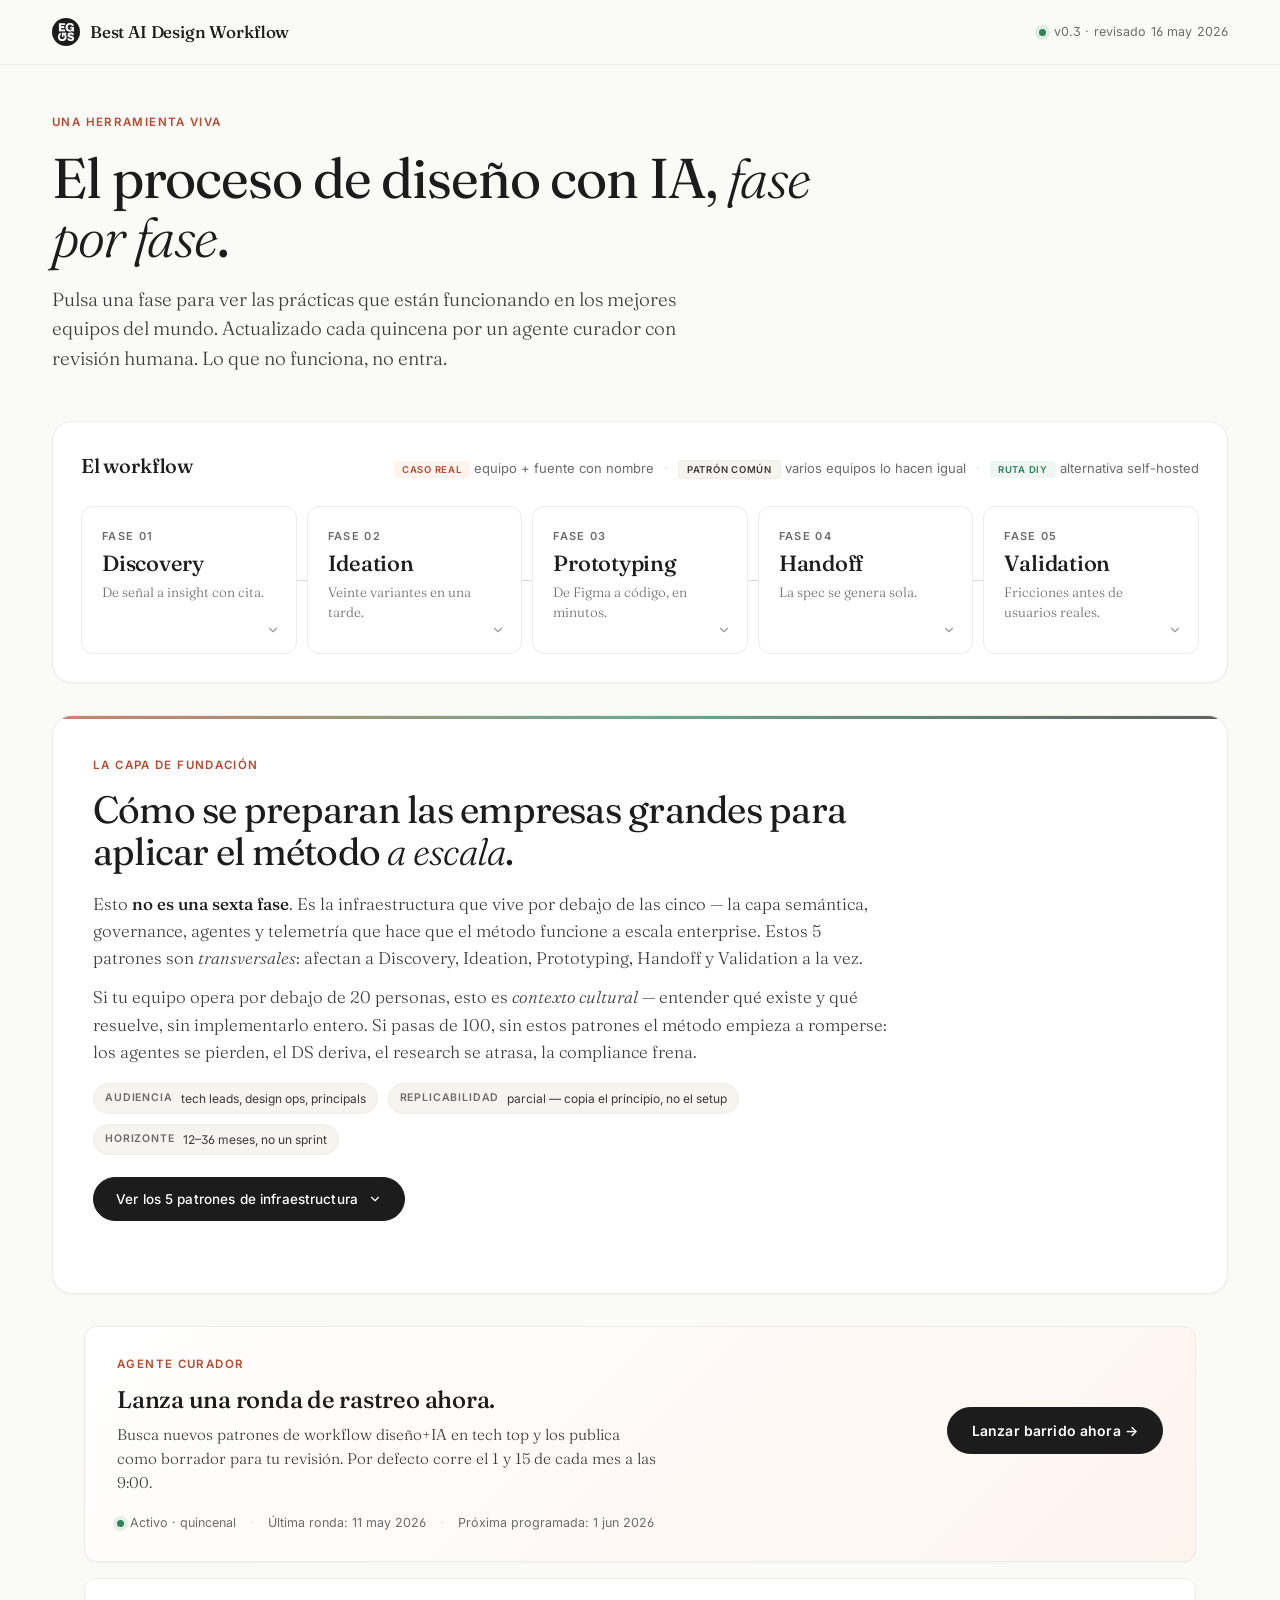
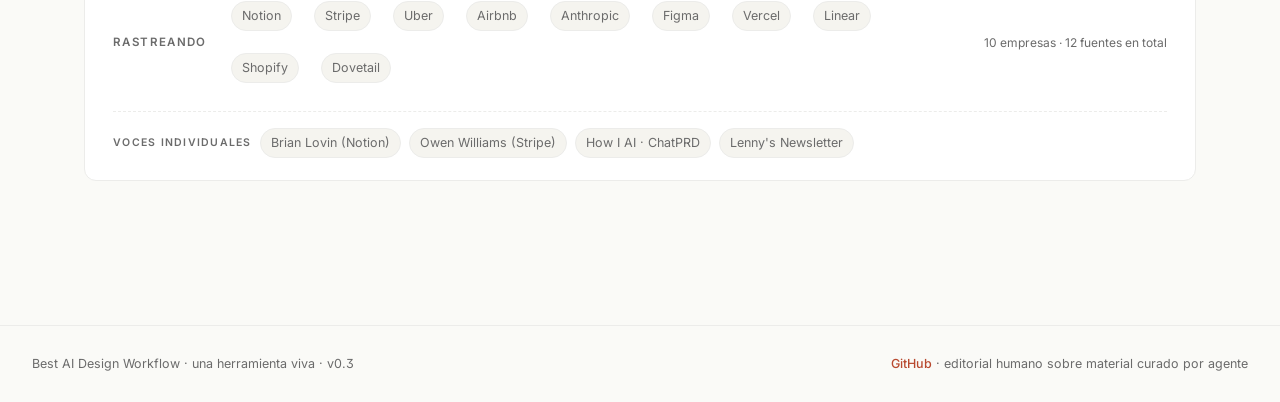
==== commit 891ef978: "Logo y más cosas Se sube la sección de empresas grandes, el logo, etc." ====
--- a/web/index.html
+++ b/web/index.html
@@ -94,18 +94,25 @@
       color: var(--ink);
     }
     .brand-mark {
-      width: 22px;
-      height: 22px;
+      width: 28px;
+      height: 28px;
       border-radius: 50%;
       background: var(--ink);
-      display: inline-flex;
-      align-items: center;
-      justify-content: center;
-      color: #fff;
-      font-family: var(--font-serif);
-      font-size: 12px;
-      font-weight: 600;
-      line-height: 1;
+      position: relative;
+      overflow: hidden;
+      flex-shrink: 0;
+    }
+    .brand-mark::before {
+      content: "";
+      position: absolute;
+      top: 50%;
+      left: 50%;
+      width: 64%;
+      height: 64%;
+      transform: translate(-50%, -50%);
+      background-color: #fff;
+      -webkit-mask: url('logo.png') center / contain no-repeat;
+      mask: url('logo.png') center / contain no-repeat;
     }
     .topbar-meta {
       display: flex;
@@ -286,10 +293,15 @@
       position: absolute;
       bottom: 16px;
       right: 16px;
-      font-size: 14px;
+      display: inline-flex;
+      align-items: center;
+      justify-content: center;
+      width: 14px;
+      height: 14px;
       color: var(--muted-2);
       transition: transform 0.18s ease, color 0.18s ease;
     }
+    .phase-chevron svg { display: block; }
     .phase-btn[aria-expanded="true"] .phase-chevron {
       transform: rotate(180deg);
       color: var(--accent);
@@ -618,6 +630,132 @@
       border-color: var(--pulse);
     }
 
+    /* Pattern card (didactic, cross-company patterns) */
+    .pattern {
+      background: var(--surface);
+      border: 1px solid var(--border);
+      border-radius: var(--radius);
+      padding: 22px 26px;
+      margin-top: 14px;
+      box-shadow: var(--shadow-sm);
+    }
+    .pattern + .pattern { margin-top: 12px; }
+    .pattern-head {
+      display: flex;
+      align-items: center;
+      gap: 14px;
+      margin-bottom: 16px;
+      padding-bottom: 14px;
+      border-bottom: 1px solid var(--border);
+    }
+    .pattern-num {
+      display: inline-flex;
+      align-items: center;
+      justify-content: center;
+      width: 28px;
+      height: 28px;
+      border-radius: 50%;
+      background: var(--accent-soft);
+      color: var(--accent);
+      font-family: var(--font-sans);
+      font-weight: 600;
+      font-size: 12px;
+      letter-spacing: 0.04em;
+      flex-shrink: 0;
+    }
+    .pattern-name {
+      font-family: var(--font-serif);
+      font-weight: 500;
+      font-size: 19px;
+      letter-spacing: -0.005em;
+      color: var(--ink);
+      line-height: 1.2;
+    }
+    .pattern-body {
+      display: flex;
+      flex-direction: column;
+      gap: 14px;
+    }
+    .pattern-row {
+      display: grid;
+      grid-template-columns: 150px 1fr;
+      gap: 18px;
+      align-items: baseline;
+    }
+    .pattern-label {
+      font-family: var(--font-sans);
+      font-size: 10.5px;
+      font-weight: 600;
+      letter-spacing: 0.14em;
+      text-transform: uppercase;
+      color: var(--muted);
+      padding-top: 3px;
+    }
+    .pattern-row p {
+      font-family: var(--font-serif);
+      font-weight: 300;
+      font-size: 15.5px;
+      line-height: 1.6;
+      color: var(--ink-soft);
+      margin: 0;
+    }
+    .pattern-row p strong { font-weight: 500; color: var(--ink); }
+    .pattern-row p em { font-style: italic; }
+    @media (max-width: 700px) {
+      .pattern-row { grid-template-columns: 1fr; gap: 4px; }
+    }
+
+    /* Playbook timeline (a session, step by step) */
+    .playbook {
+      display: flex;
+      flex-direction: column;
+      gap: 0;
+      margin-top: 12px;
+      border-left: 2px solid var(--border-strong);
+      padding-left: 22px;
+      position: relative;
+    }
+    .playbook-step {
+      position: relative;
+      padding: 10px 0 18px;
+    }
+    .playbook-step::before {
+      content: "";
+      position: absolute;
+      left: -29px;
+      top: 16px;
+      width: 12px;
+      height: 12px;
+      border-radius: 50%;
+      background: var(--accent);
+      border: 3px solid var(--bg);
+    }
+    .playbook-when {
+      font-family: var(--font-sans);
+      font-size: 11px;
+      font-weight: 600;
+      letter-spacing: 0.12em;
+      text-transform: uppercase;
+      color: var(--accent);
+      margin-bottom: 4px;
+    }
+    .playbook-what {
+      font-family: var(--font-serif);
+      font-weight: 500;
+      font-size: 17px;
+      color: var(--ink);
+      margin-bottom: 6px;
+      letter-spacing: -0.005em;
+    }
+    .playbook-detail {
+      font-family: var(--font-serif);
+      font-weight: 300;
+      font-size: 15px;
+      line-height: 1.55;
+      color: var(--ink-soft);
+    }
+    .playbook-detail strong { font-weight: 500; color: var(--ink); }
+
     /* Checklist block */
     .checklist {
       list-style: none;
@@ -683,6 +821,107 @@
     .status-pill.draft {
       background: rgba(180, 130, 30, 0.1);
       color: #8a6017;
+    }
+
+    /* ============================================
+       Foundation layer (enterprise transversal patterns)
+       ============================================ */
+    .foundation {
+      background: var(--surface);
+      border: 1px solid var(--border);
+      border-radius: var(--radius-lg);
+      padding: 40px;
+      margin-top: 32px;
+      box-shadow: var(--shadow-sm);
+      position: relative;
+      overflow: hidden;
+    }
+    .foundation::before {
+      content: "";
+      position: absolute;
+      top: 0; left: 0; right: 0;
+      height: 3px;
+      background: linear-gradient(90deg, var(--accent) 0%, var(--pulse) 50%, var(--ink) 100%);
+      opacity: 0.7;
+    }
+    .foundation-intro {
+      margin-bottom: 32px;
+      max-width: 800px;
+    }
+    .foundation-intro .eyebrow { margin-bottom: 14px; }
+    .foundation-intro h2 {
+      font-family: var(--font-serif);
+      font-weight: 400;
+      font-size: clamp(28px, 3.4vw, 38px);
+      line-height: 1.12;
+      letter-spacing: -0.02em;
+      color: var(--ink);
+      margin-bottom: 16px;
+    }
+    .foundation-intro h2 em {
+      font-style: italic;
+      font-weight: 300;
+    }
+    .foundation-intro p {
+      font-family: var(--font-serif);
+      font-weight: 300;
+      font-size: 17px;
+      line-height: 1.6;
+      color: var(--ink-soft);
+    }
+    .foundation-intro p + p { margin-top: 12px; }
+    .foundation-intro p strong { font-weight: 500; color: var(--ink); }
+    .foundation-intro p em { font-style: italic; }
+    .foundation-meta {
+      display: flex;
+      flex-wrap: wrap;
+      gap: 10px;
+      margin-top: 18px;
+    }
+    .foundation-toggle {
+      display: inline-flex;
+      align-items: center;
+      gap: 10px;
+      margin-top: 22px;
+      background: var(--ink);
+      color: #fff;
+      border: 1px solid var(--ink);
+      border-radius: 100px;
+      padding: 13px 22px;
+      font-family: var(--font-sans);
+      font-size: 13.5px;
+      font-weight: 500;
+      letter-spacing: 0.01em;
+      cursor: pointer;
+      transition: all 0.18s ease;
+    }
+    .foundation-toggle:hover {
+      background: var(--accent);
+      border-color: var(--accent);
+      transform: translateY(-1px);
+      box-shadow: var(--shadow);
+    }
+    .foundation-toggle .chevron {
+      display: inline-flex;
+      align-items: center;
+      justify-content: center;
+      transition: transform 0.2s ease;
+    }
+    .foundation-toggle .chevron svg { display: block; }
+    .foundation-toggle[aria-expanded="true"] .chevron {
+      transform: rotate(180deg);
+    }
+    .foundation-patterns {
+      margin-top: 8px;
+      display: flex;
+      flex-direction: column;
+      gap: 12px;
+      animation: foundationSlide 0.3s ease;
+    }
+    .foundation-patterns[hidden] { display: none; }
+    @keyframes foundationSlide {
+      from { opacity: 0; transform: translateY(-6px); }
+      to { opacity: 1; transform: translateY(0); }
     }
 
     /* ============================================
@@ -889,7 +1128,7 @@
   <header class="topbar">
     <div class="topbar-inner">
       <a href="index.html" class="brand">
-        <span class="brand-mark">B</span>
+        <span class="brand-mark" aria-hidden="true"></span>
         Best AI Design Workflow
       </a>
       <div class="topbar-meta">
@@ -925,7 +1164,7 @@
             <span class="phase-index">Fase 01</span>
             <span class="phase-name">Discovery</span>
             <span class="phase-hint">De señal a insight con cita.</span>
-            <span class="phase-chevron">⌄</span>
+            <span class="phase-chevron" aria-hidden="true"><svg width="14" height="14" viewBox="0 0 24 24" fill="none" stroke="currentColor" stroke-width="2" stroke-linecap="round" stroke-linejoin="round"><polyline points="6 9 12 15 18 9"></polyline></svg></span>
           </button>
         </li>
         <li class="phase">
@@ -933,7 +1172,7 @@
             <span class="phase-index">Fase 02</span>
             <span class="phase-name">Ideation</span>
             <span class="phase-hint">Veinte variantes en una tarde.</span>
-            <span class="phase-chevron">⌄</span>
+            <span class="phase-chevron" aria-hidden="true"><svg width="14" height="14" viewBox="0 0 24 24" fill="none" stroke="currentColor" stroke-width="2" stroke-linecap="round" stroke-linejoin="round"><polyline points="6 9 12 15 18 9"></polyline></svg></span>
           </button>
         </li>
         <li class="phase">
@@ -941,7 +1180,7 @@
             <span class="phase-index">Fase 03</span>
             <span class="phase-name">Prototyping</span>
             <span class="phase-hint">De Figma a código, en minutos.</span>
-            <span class="phase-chevron">⌄</span>
+            <span class="phase-chevron" aria-hidden="true"><svg width="14" height="14" viewBox="0 0 24 24" fill="none" stroke="currentColor" stroke-width="2" stroke-linecap="round" stroke-linejoin="round"><polyline points="6 9 12 15 18 9"></polyline></svg></span>
           </button>
         </li>
         <li class="phase">
@@ -949,7 +1188,7 @@
             <span class="phase-index">Fase 04</span>
             <span class="phase-name">Handoff</span>
             <span class="phase-hint">La spec se genera sola.</span>
-            <span class="phase-chevron">⌄</span>
+            <span class="phase-chevron" aria-hidden="true"><svg width="14" height="14" viewBox="0 0 24 24" fill="none" stroke="currentColor" stroke-width="2" stroke-linecap="round" stroke-linejoin="round"><polyline points="6 9 12 15 18 9"></polyline></svg></span>
           </button>
         </li>
         <li class="phase">
@@ -957,7 +1196,7 @@
             <span class="phase-index">Fase 05</span>
             <span class="phase-name">Validation</span>
             <span class="phase-hint">Fricciones antes de usuarios reales.</span>
-            <span class="phase-chevron">⌄</span>
+            <span class="phase-chevron" aria-hidden="true"><svg width="14" height="14" viewBox="0 0 24 24" fill="none" stroke="currentColor" stroke-width="2" stroke-linecap="round" stroke-linejoin="round"><polyline points="6 9 12 15 18 9"></polyline></svg></span>
           </button>
         </li>
       </ol>
@@ -1069,62 +1308,193 @@
         <div class="panel-head">
           <div class="panel-eyebrow">Fase 02 — Ideation</div>
           <h2>Veinte variantes de layout en una tarde, <em>todas dentro del design system</em>.</h2>
-          <p>El cambio no es tener "ideas creativas" generadas por IA — eso es ruido. El cambio es ampliar el espacio de solución antes de cerrarlo. Decidir entre veinte variantes reales, no entre dos que cabían en tu cabeza.</p>
+          <p>La fase más "craft" del proceso. El cambio de 2026 no es tener <em>ideas creativas</em> generadas por IA — eso es ruido. Es ampliar el espacio de solución de forma sistemática <strong>antes</strong> de cerrarlo. Decidir entre veinte variantes reales generadas en horas, no entre dos que cabían en tu cabeza después de una semana.</p>
           <div class="phase-meta">
-            <span class="meta-tag"><strong>Setup</strong> 2 h (primer brief estructurado)</span>
-            <span class="meta-tag"><strong>Por iteración</strong> 20–40 min de generación + 30 min de descarte</span>
+            <span class="meta-tag"><strong>Setup</strong> 2 h (brief + criterios escritos)</span>
+            <span class="meta-tag"><strong>Por iteración</strong> 20–40 min generar + 1 h descartar</span>
             <span class="meta-tag"><strong>Output típico</strong> 20 variantes → presentas 2</span>
           </div>
         </div>
 
         <div class="panel-body">
 
-          <div class="panel-block">
-            <span class="block-label">Cómo lo hacen los top</span>
-
-            <div class="practice">
-              <div class="practice-head">
-                <span class="practice-team"><img class="practice-logo" src="https://cdn.simpleicons.org/figma/1c1c1c" alt="" onerror="this.style.display='none'">Figma AI · Make Designs</span>
-                <span class="practice-tag tag-patron">Patrón común</span>
-                <span class="practice-source">Equipos enterprise</span>
+          <div class="panel-block full">
+            <span class="block-label">El cambio de oficio</span>
+            <p class="block-text">La IA en ideación no piensa por ti — explora donde le dices que explore. Esa es la diferencia entre los equipos que la usan bien (Notion, Stripe, Airbnb, Linear, Vercel, Shopify, Anthropic) y los que generan slop bonito: <strong>los primeros invierten más tiempo en acotar el problema que en generar variantes</strong>. La generación es barata; el descarte con criterios y el brief estrecho son la palanca real.</p>
+            <p class="block-text">Lo que comparten esos equipos es un <em>método</em>, no una herramienta. Cambia el generador (Figma Make Designs, v0, Galileo, Subframe, Lovable...) pero los patrones que rodean al generador son los mismos. Esos patrones son lo importante — si tu equipo los adopta, el generador concreto pasa a ser una decisión de mercado, no de método.</p>
+          </div>
+
+          <div class="panel-block full">
+            <span class="block-label">Los 4 patrones que comparten los equipos top</span>
+
+            <div class="pattern">
+              <div class="pattern-head">
+                <span class="pattern-num">01</span>
+                <span class="pattern-name">El brief estrecho</span>
               </div>
-              <p class="practice-body">Generación de variantes <strong>dentro del archivo de Figma</strong>, conectada al Design System del equipo. La IA propone composiciones a partir de un brief escrito y componentes ya existentes — no inventa colores ni espaciados. En la práctica: una página del archivo dedicada (<code>Exploration · {feature}</code>), brief en un sticky a la izquierda, y un grid 4×5 que se llena con variantes auto-nombradas. <strong>Regla del equipo: no se edita una variante mientras se generan las demás.</strong> Editar entre generaciones contamina el siguiente prompt y reduce diversidad.</p>
+              <div class="pattern-body">
+                <div class="pattern-row">
+                  <span class="pattern-label">Por qué importa</span>
+                  <p>La calidad de las 20 variantes está acotada por la calidad del brief. Un brief de <em>"una pantalla de checkout bonita"</em> devuelve sopa. Un brief con usuario, job-to-be-done, restricciones explícitas y lo que NO debe cambiar acota el espacio antes de que la IA empiece a explorar. <strong>La IA es buena buscando en un espacio definido; mala definiendo el espacio.</strong></p>
+                </div>
+                <div class="pattern-row">
+                  <span class="pattern-label">Cómo lo aplican</span>
+                  <p>En <strong>Figma teams</strong> y <strong>Anthropic</strong> el brief vive en un sticky a la izquierda del archivo o como markdown en el repo del proyecto. <strong>Stripe</strong> lo formaliza: Protodash tiene un formulario obligatorio de 4 campos antes de poder generar. <strong>Airbnb</strong>, históricamente disciplinada con briefing desde la era DLS, mantiene la misma estructura para sus exploraciones con IA — una página de Notion linkada al frame, no se permite generar sin ese enlace.</p>
+                </div>
+                <div class="pattern-row">
+                  <span class="pattern-label">Cómo replicarlo</span>
+                  <p>Adopta una plantilla obligatoria con <strong>4 campos</strong>: Usuario · JTBD · Restricciones · Lo que NO debe cambiar. Si el brief tiene más de 5 líneas, recórtalo. Si tiene menos de 3, no estás listo para generar. La plantilla vive en el archivo de Figma o en el repo, no en un Google Doc aparte.</p>
+                </div>
+              </div>
             </div>
 
-            <div class="practice">
-              <div class="practice-head">
-                <span class="practice-team"><img class="practice-logo" src="https://cdn.simpleicons.org/vercel/1c1c1c" alt="" onerror="this.style.display='none'">v0 / Galileo / Subframe</span>
-                <span class="practice-tag tag-patron">Patrón común</span>
-                <span class="practice-source">Equipos producto-tech</span>
+            <div class="pattern">
+              <div class="pattern-head">
+                <span class="pattern-num">02</span>
+                <span class="pattern-name">El Design System como sandbox</span>
               </div>
-              <p class="practice-body">Generadores que producen <strong>código + diseño a la vez</strong>. Útiles cuando lo que se evalúa es comportamiento (animación, estado vacío, error, latencia con datos reales), no estética. La salida ya es navegable: cada variante vive en una URL distinta y se comparten enlaces. <strong>Cuándo elegir uno u otro:</strong> v0 si el equipo ya está en React/Tailwind; Galileo si necesitas exportar a Figma para refinar; Subframe si quieres mantener el resultado dentro del DS de tu app real.</p>
+              <div class="pattern-body">
+                <div class="pattern-row">
+                  <span class="pattern-label">Por qué importa</span>
+                  <p>Las variantes solo tienen valor si la IA <strong>selecciona de tu librería</strong>, no si inventa. Un layout interesante con colores inventados no es accionable: es ruido que no se puede llevar a producción sin un rediseño. Cuando el DS actúa como sandbox, cada variante es una recombinación de cosas que ya existen — eso es lo que las hace útiles para discutir.</p>
+                </div>
+                <div class="pattern-row">
+                  <span class="pattern-label">Cómo lo aplican</span>
+                  <p><strong>Stripe</strong> (Protodash) y <strong>Linear</strong> conectan su generador exclusivamente al DS oficial: si la IA propone algo fuera del sistema, lo rechaza antes de mostrarlo. <strong>Vercel</strong> con v0 sobre su propio DS, <strong>Shopify</strong> con Polaris, <strong>Notion</strong> con tokens importados en su Playground — el principio es el mismo: los tokens en Variables, la IA limitada a esa paleta.</p>
+                </div>
+                <div class="pattern-row">
+                  <span class="pattern-label">Cómo replicarlo</span>
+                  <p>Antes de generar nada, verifica que tu DS vive en <strong>Figma Variables</strong> (o el equivalente de tu stack). Si no lo está, ese es el primer trabajo del semestre — más importante que adoptar cualquier herramienta de IA. Sin esa base, la ideación con IA fabrica resultados bonitos que no se pueden implementar.</p>
+                </div>
+              </div>
+            </div>
+
+            <div class="pattern">
+              <div class="pattern-head">
+                <span class="pattern-num">03</span>
+                <span class="pattern-name">La doble generación: estructura primero, visual después</span>
+              </div>
+              <div class="pattern-body">
+                <div class="pattern-row">
+                  <span class="pattern-label">Por qué importa</span>
+                  <p>Estructura y tratamiento visual son <strong>problemas distintos</strong>. Mezclarlos en un solo prompt produce variantes "bonitas pero iguales" — la IA converge en patrones visuales seguros cuando no le separas los concerns. Generar primero estructura (jerarquía, secuencia, densidad) y después tratamiento (tipografía, color, peso visual) da resultados más diversos y discutibles.</p>
+                </div>
+                <div class="pattern-row">
+                  <span class="pattern-label">Cómo lo aplican</span>
+                  <p><strong>Airbnb</strong> ha mantenido esta separación desde la era pre-IA: <em>mood board → estructura → tratamiento</em>. Han adaptado el flujo manteniendo las tres etapas. <strong>Figma teams</strong> lo aplican implícitamente con Make Designs: primera ronda para layout con componentes neutros, segunda con énfasis visual. <strong>Anthropic</strong> lo formaliza con dos comandos distintos: uno para estructura, otro para tratamiento, ejecutados en sesiones separadas.</p>
+                </div>
+                <div class="pattern-row">
+                  <span class="pattern-label">Cómo replicarlo</span>
+                  <p>Dos rondas, dos prompts, dos criterios de descarte. Primero estructura sobre componentes neutros del DS; cuando una estructura está aprobada por el equipo, segunda ronda <strong>solo de tratamiento visual</strong> sobre esa estructura. <em>No las mezcles ni siquiera "para ahorrar tiempo"</em> — el ahorro es ilusorio porque el output converge.</p>
+                </div>
+              </div>
+            </div>
+
+            <div class="pattern">
+              <div class="pattern-head">
+                <span class="pattern-num">04</span>
+                <span class="pattern-name">El descarte ritualizado</span>
+              </div>
+              <div class="pattern-body">
+                <div class="pattern-row">
+                  <span class="pattern-label">Por qué importa</span>
+                  <p>Generar 20 es fácil. <strong>Descartar 18 con criterios escritos</strong> es la palanca real. Sin criterios previos, el descarte se convierte en preferencia personal y la decisión es indefendible cuando alguien la cuestiona en una review. <em>La calidad de tu ideación se mide en lo que descartas, no en lo que generas.</em></p>
+                </div>
+                <div class="pattern-row">
+                  <span class="pattern-label">Cómo lo aplican</span>
+                  <p><strong>Stripe</strong> usa una tabla de scoring obligatoria antes de cualquier ronda: filas con criterios (jerarquía, accesibilidad, fit con DS, novedad útil), columnas con las variantes. <strong>Linear</strong> bloquea calendar específico para "variant review" como ritual semanal con 2-3 personas. <strong>Notion</strong> documenta el descarte en el PR — qué variantes se descartaron y por qué — para que la decisión sea trazable meses después.</p>
+                </div>
+                <div class="pattern-row">
+                  <span class="pattern-label">Cómo replicarlo</span>
+                  <p>Escribe los criterios <strong>antes</strong> de generar. Bloquea 1 hora separada para descartar (no entre tareas). Convoca a 1-2 personas más para el descarte: <em>divergente es solo, convergente es de equipo</em>. Documenta qué descartaste y por qué — esa documentación vale más que las variantes elegidas dentro de seis meses.</p>
+                </div>
+              </div>
+            </div>
+          </div>
+
+          <div class="panel-block full">
+            <span class="block-label">Una sesión de ideación de principio a fin · 2 días</span>
+            <p class="block-text">El ritual que practican (con pequeñas variantes) Notion, Stripe, Linear y Airbnb. Reemplaza la semana entera de "exploración" del modelo pre-IA.</p>
+
+            <div class="playbook">
+              <div class="playbook-step">
+                <div class="playbook-when">Día 1 · mañana · 90 min</div>
+                <div class="playbook-what">Brief + criterios escritos</div>
+                <div class="playbook-detail">Rellenas la plantilla de 4 campos. Defines los <strong>criterios de descarte</strong> (jerarquía, accesibilidad, fit con DS, novedad útil — los que sirvan a este flujo). Sin estos dos artefactos escritos, no continúas. Si dudas, conviértelo en <em>"hoy no genero"</em> y vuelves a empezar mañana.</div>
+              </div>
+              <div class="playbook-step">
+                <div class="playbook-when">Día 1 · tarde · 2–3 h</div>
+                <div class="playbook-what">Ronda 1 — Estructura</div>
+                <div class="playbook-detail">Generas 20 variantes <strong>solo de estructura</strong> sobre componentes neutros del DS. <em>No editas entre tiradas.</em> Cierras Figma cuando termines.</div>
+              </div>
+              <div class="playbook-step">
+                <div class="playbook-when">Día 2 · mañana · 1 h</div>
+                <div class="playbook-what">Descarte 1 con equipo</div>
+                <div class="playbook-detail">Con 2 personas más, scoring contra los criterios. <strong>Quedan 2 estructuras.</strong> Documentas qué descartaste y por qué (1-2 líneas por variante, basta).</div>
+              </div>
+              <div class="playbook-step">
+                <div class="playbook-when">Día 2 · tarde · 2 h</div>
+                <div class="playbook-what">Ronda 2 — Tratamiento visual</div>
+                <div class="playbook-detail">Sobre las 2 estructuras aprobadas, generas 10-15 variantes de tratamiento (tipografía, color, peso visual, microcopy). Mismo principio: no editas, no mezclas.</div>
+              </div>
+              <div class="playbook-step">
+                <div class="playbook-when">Día 3 · mañana · 30 min</div>
+                <div class="playbook-what">Descarte 2 y entrega</div>
+                <div class="playbook-detail">Scoring final con el mismo equipo. <strong>Quedan 2 propuestas completas</strong> (estructura + tratamiento). Las presentas a producto/ingeniería sobre opciones reales — la decisión es informada porque hay alternativas concretas y descartes documentados detrás.</div>
+              </div>
             </div>
           </div>
 
           <div class="panel-block">
             <span class="block-label">Stack mínimo</span>
             <ul class="stack-list">
-              <li class="stack-item"><span><strong>Brief escrito</strong> en 3–5 líneas — usuario, job-to-be-done, restricciones.</span></li>
-              <li class="stack-item"><span><strong>DS en Figma Variables</strong> — sin tokens limpios, la IA inventa.</span></li>
-              <li class="stack-item"><span><strong>Generador conectado al DS</strong> — Figma AI, v0 con DS propio, Galileo, Subframe.</span></li>
-              <li class="stack-item"><span><strong>Tabla de evaluación</strong> — criterios escritos antes de generar. Si no, todo te parece bien.</span></li>
+              <li class="stack-item"><span><strong>Plantilla de brief</strong> — 4 campos, vive en Figma o en el repo. Obligatoria.</span></li>
+              <li class="stack-item"><span><strong>DS en Figma Variables</strong> — los tokens accesibles para el generador. Sin esto, nada funciona.</span></li>
+              <li class="stack-item"><span><strong>Generador conectado al DS</strong> — Figma Make Designs, v0 con tu DS, Galileo, Subframe, Lovable. La elección depende de qué tipo de output prefieras (Figma vs. código).</span></li>
+              <li class="stack-item"><span><strong>Tabla de scoring</strong> — criterios escritos antes de generar. Si no, todo te parece bien.</span></li>
             </ul>
-
-            <span class="block-label" style="margin-top: 22px;">Checklist antes de empezar</span>
+          </div>
+
+          <div class="panel-block">
+            <span class="block-label">Checklist antes de empezar</span>
             <ul class="checklist">
-              <li><span>¿Brief en <strong>3–5 líneas</strong> (no un párrafo difuso)?</span></li>
+              <li><span>¿Brief en <strong>3–5 líneas</strong> con los 4 campos?</span></li>
               <li><span>¿DS en <strong>Figma Variables</strong> y accesible para la IA?</span></li>
-              <li><span>¿Criterios de evaluación <strong>escritos antes</strong> de generar?</span></li>
-              <li><span>¿Tienes <strong>1 hora bloqueada</strong> solo para descartar?</span></li>
+              <li><span>¿Criterios de descarte <strong>escritos antes</strong> de generar?</span></li>
+              <li><span>¿Tienes <strong>1–2 compañeros</strong> bloqueados para el descarte convergente?</span></li>
             </ul>
-
-            <span class="block-label" style="margin-top: 22px;">Empieza mañana</span>
-            <ol class="steps">
-              <li class="step"><span><strong>Escribe un brief estrecho</strong> — un único flujo, restricciones explícitas.</span></li>
-              <li class="step"><span><strong>Genera 20 variantes en una sesión</strong>. No edites entre ellas.</span></li>
-              <li class="step"><span><strong>Descarta 18</strong> con criterios escritos. Solo quedan las 2 que enseñas.</span></li>
-              <li class="step"><span><strong>Presenta sobre opciones</strong>, no sobre intuiciones.</span></li>
-            </ol>
+          </div>
+
+          <div class="panel-block full">
+            <div class="prompt-card">
+              <button class="prompt-copy" data-copy="ideation-prompt">Copiar</button>
+              <span class="prompt-label">Prompt clave · generación de variantes (ronda 1, estructura)</span>
+              <span class="prompt-title">Para pegarlo en Figma Make Designs, v0, Galileo o Subframe. Adapta los placeholders.</span>
+<pre id="ideation-prompt">Brief:
+- Usuario: {persona}
+- Job-to-be-done: {qué quiere conseguir en esta pantalla}
+- Restricciones: {tiempo, contexto, dispositivo, datos disponibles}
+- Lo que NO puede cambiar: {regulación, marca, integración, jerarquía de info}
+
+Tu trabajo: genera 20 variantes de ESTRUCTURA para este flujo.
+
+Restricciones de generación:
+- Solo componentes del Design System adjunto. No inventes.
+- Cada variante: nombre corto, descripción 1 línea, qué cambia
+  respecto a la variante 01 (que es la base conservadora).
+- Varía al menos uno de: jerarquía, densidad, agrupación, foco
+  visual, secuencia, número de pasos.
+- NO varíes en esta ronda: colores, tipografía, iconografía,
+  tratamiento visual. Eso es de la ronda 2.
+
+No me preguntes para refinar el brief. Genera las 20. Filtramos
+después con criterios escritos. Esta ronda es divergente.</pre>
+            </div>
+          </div>
+
+          <div class="panel-block full">
+            <span class="block-label">Cuándo NO usar IA en ideación</span>
+            <p class="block-text">Para <strong>exploración divergente muy temprana</strong> sigue funcionando mejor pizarra y Figma a mano. La IA acelera la conversión de ideas <em>ya formadas</em>, no las hace aparecer. Si todavía no sabes ni qué problema estás resolviendo, hazlo tú primero — luego pide variantes sobre lo que ya tiene forma. <em>La IA es el motor de exploración, no el motor de comprensión.</em></p>
           </div>
 
           <div class="panel-block full">
@@ -1482,6 +1852,133 @@
         </div>
       </article>
 
+    </section>
+
+    <section class="foundation">
+      <div class="foundation-intro">
+        <div class="eyebrow">La capa de fundación</div>
+        <h2>Cómo se preparan las empresas grandes para aplicar el método <em>a escala</em>.</h2>
+        <p>Esto <strong>no es una sexta fase</strong>. Es la infraestructura que vive por debajo de las cinco — la capa semántica, governance, agentes y telemetría que hace que el método funcione a escala enterprise. Estos 5 patrones son <em>transversales</em>: afectan a Discovery, Ideation, Prototyping, Handoff y Validation a la vez.</p>
+        <p>Si tu equipo opera por debajo de 20 personas, esto es <em>contexto cultural</em> — entender qué existe y qué resuelve, sin implementarlo entero. Si pasas de 100, sin estos patrones el método empieza a romperse: los agentes se pierden, el DS deriva, el research se atrasa, la compliance frena.</p>
+        <div class="foundation-meta">
+          <span class="meta-tag"><strong>Audiencia</strong> tech leads, design ops, principals</span>
+          <span class="meta-tag"><strong>Replicabilidad</strong> parcial — copia el principio, no el setup</span>
+          <span class="meta-tag"><strong>Horizonte</strong> 12–36 meses, no un sprint</span>
+        </div>
+        <button class="foundation-toggle" id="foundation-toggle" aria-expanded="false" aria-controls="foundation-patterns">
+          <span class="toggle-label">Ver los 5 patrones de infraestructura</span>
+          <span class="chevron" aria-hidden="true"><svg width="14" height="14" viewBox="0 0 24 24" fill="none" stroke="currentColor" stroke-width="2" stroke-linecap="round" stroke-linejoin="round"><polyline points="6 9 12 15 18 9"></polyline></svg></span>
+        </button>
+      </div>
+
+      <div class="foundation-patterns" id="foundation-patterns" hidden>
+
+      <div class="pattern">
+        <div class="pattern-head">
+          <span class="pattern-num">01</span>
+          <span class="pattern-name">Knowledge graph del producto</span>
+        </div>
+        <div class="pattern-body">
+          <div class="pattern-row">
+            <span class="pattern-label">Por qué importa</span>
+            <p>A 50 productos, 200 diseñadores y 10 años de decisiones, la información ya no cabe en Figma ni en Notion. Un knowledge graph hace consultable la <em>relación</em> entre cosas: qué componente vive en qué flujo, qué decisión vino de qué research, qué pantalla está sujeta a qué regulación. <strong>Sin esa capa, los agentes de IA tropiezan con el contexto cada vez que entran al producto</strong> — con ella, lo recuperan en milisegundos. Es la diferencia entre "la IA propone diseños" y "la IA propone diseños que entienden por qué existe lo que ya existe".</p>
+          </div>
+          <div class="pattern-row">
+            <span class="pattern-label">Cómo lo aplican</span>
+            <p><strong>Google</strong> lleva años con Material Design construido sobre datos estructurados: cada token y cada componente tienen metadata que el equipo de Material usa para auditar consistencia automáticamente. <strong>Meta</strong> tiene una plataforma interna que conecta DS, flujos y telemetría (poco documentada en abierto, pero referenciada en charlas). <strong>Stripe</strong> construyó la capa por debajo de Protodash precisamente para que el generador pueda responder <em>"¿qué patterns existen para checkout regulado en este país?"</em>. <strong>Adobe</strong> integra Sensei con Frame.io para grafos de contenido.</p>
+          </div>
+          <div class="pattern-row">
+            <span class="pattern-label">Cómo replicarlo</span>
+            <p>No vas a construir Material en seis meses, y no hace falta. Pero puedes empezar pequeño: estructurar tu DS en Variables, <strong>etiquetar cada componente con metadata</strong> (flujo, regulación, estado), y mantener un README por flujo con sus decisiones de diseño linkadas a research. Lo importante no es la herramienta — es la <em>disciplina de etiquetado</em>. Cuando lo tengas, cualquier LLM puede operar sobre ese contexto.</p>
+          </div>
+        </div>
+      </div>
+
+      <div class="pattern">
+        <div class="pattern-head">
+          <span class="pattern-num">02</span>
+          <span class="pattern-name">Design System como contrato, no como librería</span>
+        </div>
+        <div class="pattern-body">
+          <div class="pattern-row">
+            <span class="pattern-label">Por qué importa</span>
+            <p>A escala, un DS no es "una colección de componentes para inspirarte". Es un <strong>contrato versionado</strong> al que se acoplan decenas de equipos, productos B2B con clientes que necesitan overrides, e ingeniería que importa los tokens directamente al código. Tratarlo como librería suelta produce <em>drift</em> imparable; tratarlo como contrato produce consistencia auditable.</p>
+          </div>
+          <div class="pattern-row">
+            <span class="pattern-label">Cómo lo aplican</span>
+            <p><strong>Atlassian</strong> publicó abiertamente su API de tokens — los tokens son consultables programáticamente, no solo visualmente. <strong>IBM Carbon</strong> y <strong>Microsoft Fluent</strong> operan con tokens versionados con SemVer y governance estricta (qué se rompe, qué no, qué cambia entre mayores). <strong>Salesforce Lightning</strong> tiene tenant overrides nativos: cada cliente B2B puede customizar dentro de un schema cerrado. Los cambios pasan por <em>RFC</em>, no por PR suelto.</p>
+          </div>
+          <div class="pattern-row">
+            <span class="pattern-label">Cómo replicarlo</span>
+            <p>Versiona tus tokens con <strong>SemVer real</strong> (no "v2 versión bonita"). Documenta qué es breaking change y qué no. Si tienes clientes B2B con personalización, define un <em>schema cerrado</em> de overrides en lugar de "que pinten lo que quieran". Mete un proceso RFC ligero (un Notion bastará al principio) para cambios en el DS — quién propone, quién revisa, cuándo entra.</p>
+          </div>
+        </div>
+      </div>
+
+      <div class="pattern">
+        <div class="pattern-head">
+          <span class="pattern-num">03</span>
+          <span class="pattern-name">Agentes, no comandos</span>
+        </div>
+        <div class="pattern-body">
+          <div class="pattern-row">
+            <span class="pattern-label">Por qué importa</span>
+            <p>Un diseñador prompteando es ya 2025. A escala, los flujos son demasiado largos para depender de la disponibilidad humana — un agente recibe un ticket en Linear, consulta el knowledge graph, propone diseño basado en patterns existentes, ejecuta tests, abre PR, asigna reviewer. <strong>El diseñador supervisa puntos críticos</strong> (criterios de aceptación, decisiones de producto, accesibilidad fina) en vez de operar la herramienta. Es lo mismo que pasó con el deploy: antes hacías clicks, ahora supervisas el pipeline.</p>
+          </div>
+          <div class="pattern-row">
+            <span class="pattern-label">Cómo lo aplican</span>
+            <p><strong>Stripe</strong> está evolucionando Protodash hacia este modelo: el siguiente paso documentado es que <code>/figma</code> se invoque automáticamente desde un ticket de Linear con contexto. <strong>Vercel</strong> ya opera así para componentes simples vía v0 + GitHub Actions. <strong>Microsoft</strong> integra Copilot Agents dentro de Office para automatizar flujos enteros (incluido design ops). El patrón compartido: <em>definir checkpoints humanos explícitos</em>, no eliminar al humano sino moverlo.</p>
+          </div>
+          <div class="pattern-row">
+            <span class="pattern-label">Cómo replicarlo</span>
+            <p>Empieza por <strong>un flujo bien definido</strong> (por ejemplo: "componente del DS pedido en un ticket → generación → PR"). Define los checkpoints humanos por escrito (qué revisa una persona, qué firma, cuándo se rechaza). Implementa con Linear/GitHub Actions + Claude Code o equivalente. Mide rondas de aclaración: si bajan, expandes el flujo. Si suben, lo recoges.</p>
+          </div>
+        </div>
+      </div>
+
+      <div class="pattern">
+        <div class="pattern-head">
+          <span class="pattern-num">04</span>
+          <span class="pattern-name">Telemetría continua como research</span>
+        </div>
+        <div class="pattern-body">
+          <div class="pattern-row">
+            <span class="pattern-label">Por qué importa</span>
+            <p>A escala, la batch research (10 entrevistas trimestrales) deja de ser representativa. <strong>Tienes millones de sesiones por semana — esa es tu muestra real.</strong> Cuando los eventos en producción están bien instrumentados, la pregunta <em>"¿cómo usa la gente este flujo?"</em> se responde con una query, no con un proyecto de research de seis semanas. Las entrevistas siguen existiendo, pero para entender el <em>porqué</em>, no el <em>qué</em>.</p>
+          </div>
+          <div class="pattern-row">
+            <span class="pattern-label">Cómo lo aplican</span>
+            <p><strong>Spotify</strong> y <strong>Netflix</strong> son los referentes públicos — su research team consulta dashboards de comportamiento como primer paso de cualquier exploración. <strong>Stripe</strong> combina telemetría de payments con LLMs para detectar patrones de abandono y proponer cambios. <strong>Booking</strong> opera en el extremo con A/B testing continuo (cientos de tests simultáneos). El común: <em>las preguntas se le hacen al sistema en lenguaje natural, no se programa un nuevo análisis cada vez</em>.</p>
+          </div>
+          <div class="pattern-row">
+            <span class="pattern-label">Cómo replicarlo</span>
+            <p>Instrumenta bien los eventos clave (clicks, errores, tiempos por pantalla, abandonos) — usa lo que ya tengas (<strong>Amplitude, Mixpanel, PostHog</strong>). Construye 5-10 dashboards consultables. Conecta un LLM que pueda hacer queries sobre esos datos en lenguaje natural. No reemplaza entrevistas: complementa. Cuando tu equipo se acostumbre a <em>preguntar antes de asumir</em>, has ganado.</p>
+          </div>
+        </div>
+      </div>
+
+      <div class="pattern">
+        <div class="pattern-head">
+          <span class="pattern-num">05</span>
+          <span class="pattern-name">Modelos internos, no SaaS</span>
+        </div>
+        <div class="pattern-body">
+          <div class="pattern-row">
+            <span class="pattern-label">Por qué importa</span>
+            <p>A escala enterprise hay tres restricciones que rompen el uso de SaaS de IA: <strong>(1) compliance</strong> — datos de clientes no pueden salir del perímetro, <strong>(2) costes</strong> — millones de queries al mes con APIs externas son inviables, <strong>(3) calidad</strong> — un modelo afinado sobre tus patterns internos supera a un modelo generalista incluso si es más pequeño. Por eso las grandes operan sus propios modelos.</p>
+          </div>
+          <div class="pattern-row">
+            <span class="pattern-label">Cómo lo aplican</span>
+            <p><strong>Google</strong> opera Gemini en su propio stack y hace fine-tuning con datos internos. <strong>Meta</strong> desarrolla Llama y lo usa internamente con contexto propio. <strong>Banca</strong> (JPMorgan, Goldman, BBVA) y <strong>salud</strong> (NHS, Mayo Clinic) operan modelos on-prem por obligación regulatoria. <strong>Apple</strong> prioriza modelos on-device. El patrón: <em>el SaaS sirve para empezar; el modelo propio sirve para escalar</em>.</p>
+          </div>
+          <div class="pattern-row">
+            <span class="pattern-label">Cómo replicarlo</span>
+            <p>Probablemente no necesitas un modelo propio todavía. Pero <strong>sí necesitas saber qué datos NO pueden salir de tu perímetro</strong>. Haz un audit ligero: qué información de cliente, qué información de producto, qué información regulada se mete en prompts de SaaS. Si la respuesta es "ninguna", sigue con Claude/ChatGPT. Si es "alguna", arquitecta para mover esos casos a un proveedor con acuerdo enterprise (Anthropic Enterprise, Azure OpenAI, AWS Bedrock) <em>antes</em> de que sea problema legal.</p>
+          </div>
+        </div>
+      </div>
+
+      </div>
     </section>
 
     <section class="curator">
@@ -1583,6 +2080,23 @@
       const curatorBtn = document.getElementById('run-curator');
       const curatorHint = document.getElementById('curator-hint');
       const CURATOR_PROMPT = 'Lanza ahora la tarea programada best-ai-design-curator y rastrea fuentes nuevas (engineering blogs, blogs personales de diseñadores, podcasts como How I AI, charlas, repositorios) sobre workflows de diseño con IA. Devuelve los hallazgos como borrador en este chat para que los revise antes de incorporarlos a la herramienta.';
+
+      // ============================================
+      // Foundation layer toggle
+      // ============================================
+      const foundationToggle = document.getElementById('foundation-toggle');
+      const foundationPatterns = document.getElementById('foundation-patterns');
+      if (foundationToggle && foundationPatterns) {
+        foundationToggle.addEventListener('click', () => {
+          const isOpen = foundationToggle.getAttribute('aria-expanded') === 'true';
+          foundationToggle.setAttribute('aria-expanded', String(!isOpen));
+          foundationPatterns.hidden = isOpen;
+          const label = foundationToggle.querySelector('.toggle-label');
+          if (label) {
+            label.textContent = isOpen ? 'Ver los 5 patrones de infraestructura' : 'Ocultar los 5 patrones';
+          }
+        });
+      }
 
       // ============================================
       // Copy buttons for prompt cards
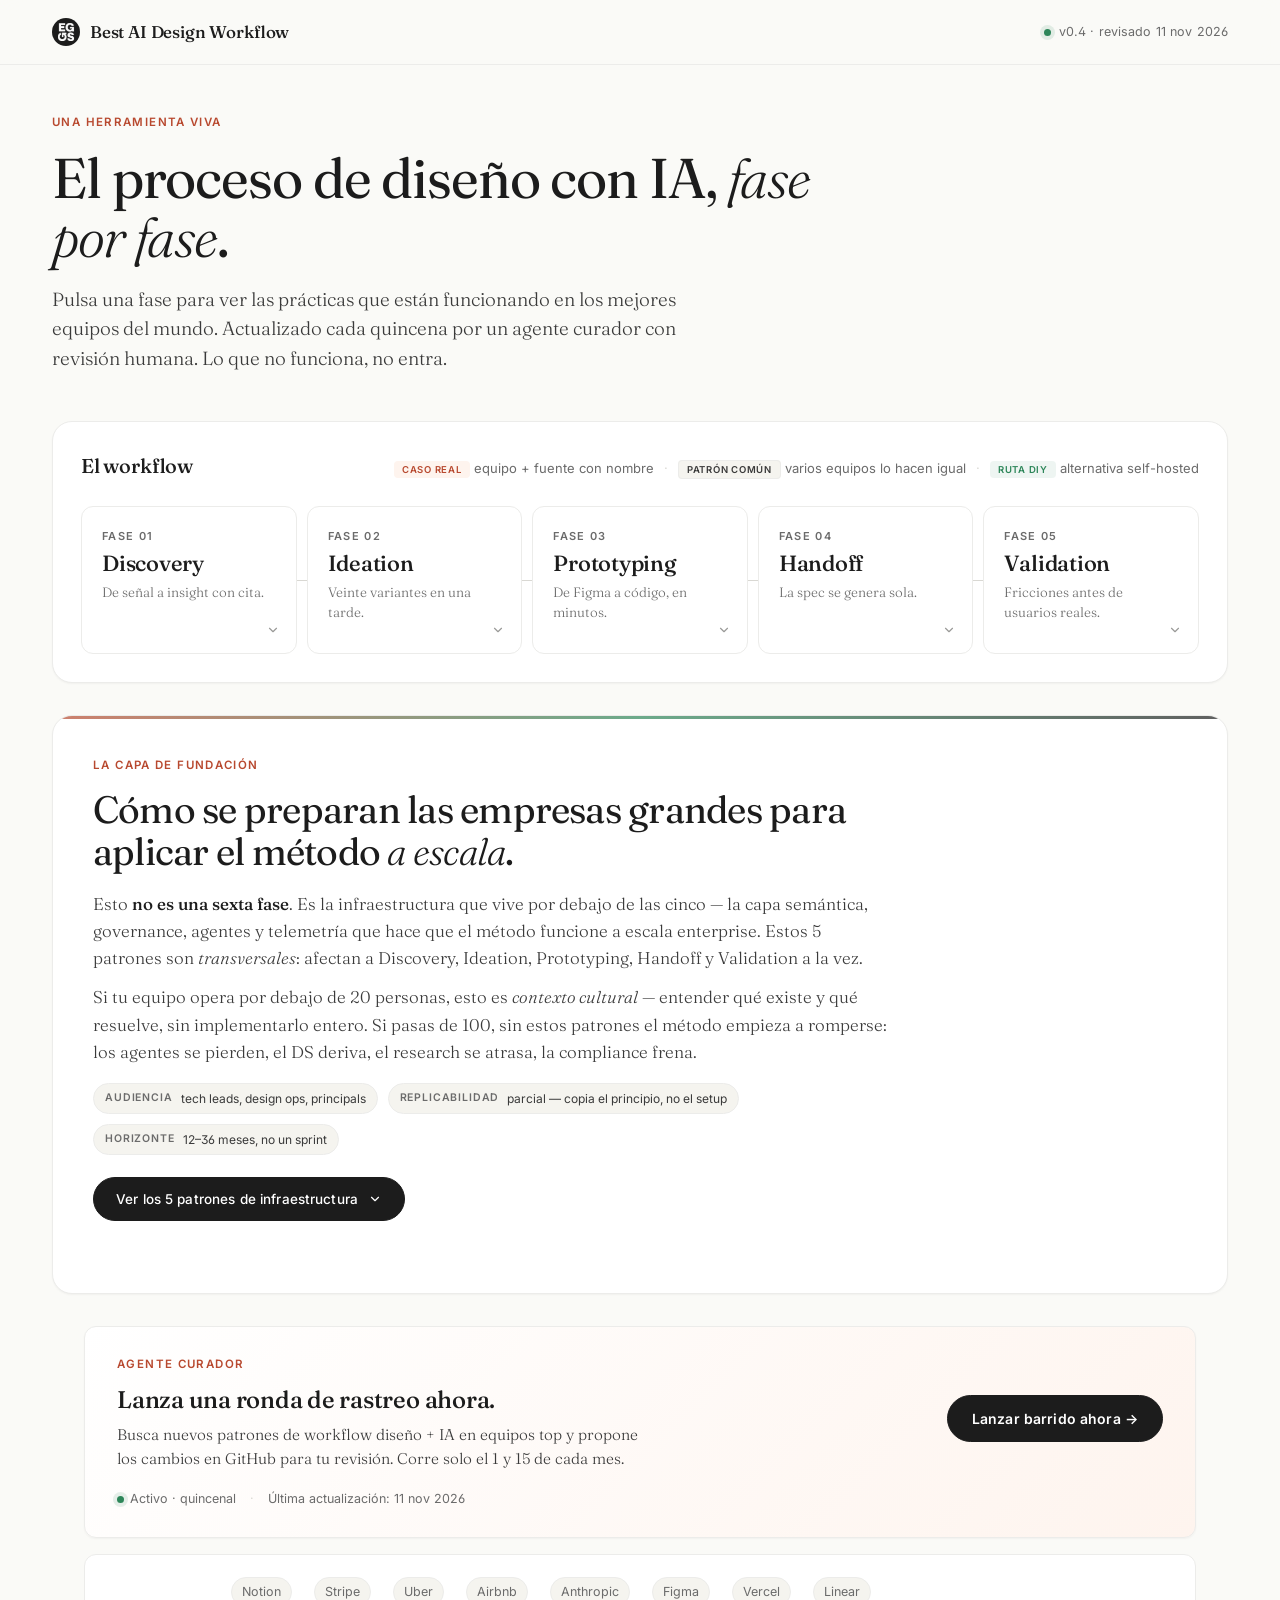
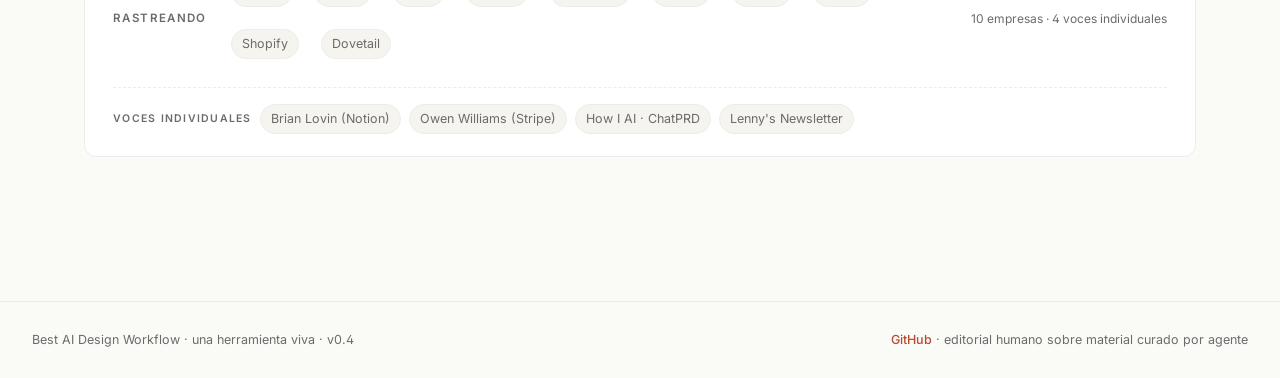
==== commit 22e880be: "v0.4: contenido en content.json, una sola versión - Todo el contenido pasa a web/content.json; index" ====
--- a/web/index.html
+++ b/web/index.html
@@ -995,9 +995,31 @@
       transform: translateY(-1px);
       box-shadow: var(--shadow);
     }
-    .btn-curator.copied {
+    .btn-curator.copied,
+    .btn-curator.opened {
       background: var(--pulse);
       border-color: var(--pulse);
+    }
+    .btn-curator.loading {
+      background: var(--accent);
+      border-color: var(--accent);
+      cursor: wait;
+      pointer-events: none;
+    }
+    .btn-curator.loading::before {
+      content: "";
+      display: inline-block;
+      width: 14px;
+      height: 14px;
+      margin-right: 10px;
+      border: 2px solid rgba(255, 255, 255, 0.3);
+      border-top-color: #fff;
+      border-radius: 50%;
+      animation: curator-spin 0.7s linear infinite;
+      vertical-align: -2px;
+    }
+    @keyframes curator-spin {
+      to { transform: rotate(360deg); }
     }
     .curator-hint {
       font-family: var(--font-sans);
@@ -1121,6 +1143,23 @@
       .panel-head, .panel-body, .panel-foot { padding-left: 22px; padding-right: 22px; }
       .topbar-inner { padding: 14px 18px; }
     }
+
+    /* v0.4 · contenido renderizado desde content.json */
+    .panel-block .block-label + * { margin-top: 0; }
+    .panel-block > .block-label:not(:first-child) { display: block; margin-top: 22px; }
+    .link-list { list-style: none; display: flex; flex-direction: column; gap: 8px; margin-top: 12px; }
+    .link-list a { color: var(--ink); text-decoration: none; border-bottom: 1px solid var(--border-strong); }
+    .link-list a:hover { color: var(--accent); border-color: var(--accent); }
+    .link-list li::before { content: "↗ "; color: var(--muted-2); }
+    .curator-key { display: none; gap: 8px; }
+    .curator-key.open { display: flex; }
+    .curator-key input {
+      flex: 1; min-width: 0; padding: 10px 12px; font: inherit; font-size: 14px;
+      border: 1px solid var(--border-strong); border-radius: var(--radius-sm); background: var(--surface);
+    }
+    .load-error { max-width: 640px; margin: 40px auto; padding: 20px 24px; background: var(--accent-soft);
+      border: 1px solid var(--border-strong); border-radius: var(--radius); color: var(--accent-ink); }
+    .load-error code { font-family: var(--font-mono); font-size: 13px; }
   </style>
 </head>
 <body>
@@ -1133,7 +1172,7 @@
       </a>
       <div class="topbar-meta">
         <span class="live-dot"></span>
-        v0.3 · revisado 16 may 2026
+        <span id="version-meta">cargando…</span>
       </div>
     </div>
   </header>
@@ -1157,846 +1196,30 @@
           <span class="practice-tag tag-diy" style="font-size: 9.5px;">Ruta DIY</span> alternativa self-hosted
         </div>
       </div>
-
-      <ol class="phases">
-        <li class="phase">
-          <button class="phase-btn" aria-expanded="false" data-phase="discovery">
-            <span class="phase-index">Fase 01</span>
-            <span class="phase-name">Discovery</span>
-            <span class="phase-hint">De señal a insight con cita.</span>
-            <span class="phase-chevron" aria-hidden="true"><svg width="14" height="14" viewBox="0 0 24 24" fill="none" stroke="currentColor" stroke-width="2" stroke-linecap="round" stroke-linejoin="round"><polyline points="6 9 12 15 18 9"></polyline></svg></span>
-          </button>
-        </li>
-        <li class="phase">
-          <button class="phase-btn" aria-expanded="false" data-phase="ideation">
-            <span class="phase-index">Fase 02</span>
-            <span class="phase-name">Ideation</span>
-            <span class="phase-hint">Veinte variantes en una tarde.</span>
-            <span class="phase-chevron" aria-hidden="true"><svg width="14" height="14" viewBox="0 0 24 24" fill="none" stroke="currentColor" stroke-width="2" stroke-linecap="round" stroke-linejoin="round"><polyline points="6 9 12 15 18 9"></polyline></svg></span>
-          </button>
-        </li>
-        <li class="phase">
-          <button class="phase-btn" aria-expanded="false" data-phase="prototyping">
-            <span class="phase-index">Fase 03</span>
-            <span class="phase-name">Prototyping</span>
-            <span class="phase-hint">De Figma a código, en minutos.</span>
-            <span class="phase-chevron" aria-hidden="true"><svg width="14" height="14" viewBox="0 0 24 24" fill="none" stroke="currentColor" stroke-width="2" stroke-linecap="round" stroke-linejoin="round"><polyline points="6 9 12 15 18 9"></polyline></svg></span>
-          </button>
-        </li>
-        <li class="phase">
-          <button class="phase-btn" aria-expanded="false" data-phase="handoff">
-            <span class="phase-index">Fase 04</span>
-            <span class="phase-name">Handoff</span>
-            <span class="phase-hint">La spec se genera sola.</span>
-            <span class="phase-chevron" aria-hidden="true"><svg width="14" height="14" viewBox="0 0 24 24" fill="none" stroke="currentColor" stroke-width="2" stroke-linecap="round" stroke-linejoin="round"><polyline points="6 9 12 15 18 9"></polyline></svg></span>
-          </button>
-        </li>
-        <li class="phase">
-          <button class="phase-btn" aria-expanded="false" data-phase="validation">
-            <span class="phase-index">Fase 05</span>
-            <span class="phase-name">Validation</span>
-            <span class="phase-hint">Fricciones antes de usuarios reales.</span>
-            <span class="phase-chevron" aria-hidden="true"><svg width="14" height="14" viewBox="0 0 24 24" fill="none" stroke="currentColor" stroke-width="2" stroke-linecap="round" stroke-linejoin="round"><polyline points="6 9 12 15 18 9"></polyline></svg></span>
-          </button>
-        </li>
-      </ol>
-
-      <!-- ============================================
-           DISCOVERY
-           ============================================ -->
-      <article class="panel" data-panel="discovery" hidden>
-        <div class="panel-head">
-          <div class="panel-eyebrow">Fase 01 — Discovery</div>
-          <h2>De señal en bruto a insight con cita, <em>sin perder tres días</em>.</h2>
-          <p>La IA hace lo tedioso del research (transcribir, clusterizar, indexar) y deja al diseñador lo que no era tedioso (interpretar, conectar con producto, priorizar). El research sigue siendo trabajo humano. El secretariado del research, no.</p>
-          <div class="phase-meta">
-            <span class="meta-tag"><strong>Setup</strong> 2 días (protocolo + config)</span>
-            <span class="meta-tag"><strong>Por sesión</strong> ~20 min de revisión humana</span>
-            <span class="meta-tag"><strong>Ahorro típico</strong> 60–70% vs. síntesis manual</span>
-          </div>
-        </div>
-
-        <div class="panel-body">
-
-          <div class="panel-block">
-            <span class="block-label">Cómo lo hacen los top</span>
-
-            <div class="practice">
-              <div class="practice-head">
-                <span class="practice-team"><img class="practice-logo" src="https://cdn.simpleicons.org/dovetail/1c1c1c" alt="" onerror="this.style.display='none'">Dovetail</span>
-                <span class="practice-tag tag-patron">Patrón común</span>
-                <span class="practice-source">Repositorio enterprise</span>
-              </div>
-              <p class="practice-body"><strong>La IA propone tags y clusters; el investigador valida.</strong> Cada insight propuesto se acompaña de las citas que lo justifican, con timestamps. <em>Insight sin cita no existe.</em> En la práctica: el equipo carga las grabaciones, Dovetail genera tags sugeridos por sesión, y un investigador los acepta o rechaza en bloque antes de que entren al repo. La regla interna: <strong>un mínimo de 3 menciones por usuarios distintos para que un tema cuente como insight</strong>. Por debajo de eso es señal débil — se anota, no se publica.</p>
-            </div>
-
-            <div class="practice">
-              <div class="practice-head">
-                <span class="practice-team"><img class="practice-logo" src="https://cdn.simpleicons.org/anthropic/1c1c1c" alt="" onerror="this.style.display='none'">Claude + Projects</span>
-                <span class="practice-tag tag-diy">Ruta DIY</span>
-                <span class="practice-source">Equipos con NDAs</span>
-              </div>
-              <p class="practice-body">Un proyecto de Claude por iniciativa de research. Las transcripciones (con nombre de archivo que identifique al usuario: <code>U07_2026-05-12.md</code>) cargadas como knowledge. En las <strong>instrucciones del proyecto</strong> se escribe la regla dura: "cualquier afirmación sin cita literal con fuente y minuto: rechaza, no la generes". A partir de ahí, las consultas iterativas son consultas en lenguaje natural — <em>"¿qué dijeron los usuarios &gt;50 sobre el flujo de pago este trimestre?"</em> — y el modelo responde con citas.</p>
-            </div>
-          </div>
-
-          <div class="panel-block">
-            <span class="block-label">Stack mínimo</span>
-            <ul class="stack-list">
-              <li class="stack-item"><span><strong>Transcripción</strong> — Otter.ai o Fathom. Diarización y timestamps no negociables.</span></li>
-              <li class="stack-item"><span><strong>Síntesis</strong> — Dovetail si hay presupuesto. Claude Projects o Notion AI si no.</span></li>
-              <li class="stack-item"><span><strong>Repositorio consultable</strong> — los insights tienen que poder buscarse en lenguaje natural meses después.</span></li>
-              <li class="stack-item"><span><strong>Protocolo de validación</strong> — un documento, no software. Reglas explícitas para el equipo.</span></li>
-            </ul>
-
-            <span class="block-label" style="margin-top: 22px;">Checklist antes de empezar</span>
-            <ul class="checklist">
-              <li><span>¿Tienes <strong>consentimiento</strong> para procesar las transcripciones con IA?</span></li>
-              <li><span>¿Tu <strong>protocolo de validación</strong> está escrito y socializado?</span></li>
-              <li><span>¿Hay una <strong>persona responsable</strong> de validar (no opcional)?</span></li>
-              <li><span>¿Tienes <strong>taxonomía base de tags</strong> o vas a dejar que emerja?</span></li>
-            </ul>
-
-            <span class="block-label" style="margin-top: 22px;">Empieza mañana</span>
-            <ol class="steps">
-              <li class="step"><span><strong>Empieza por las próximas 5–10 sesiones</strong>, no por el archivo entero.</span></li>
-              <li class="step"><span><strong>Escribe el protocolo</strong> antes de procesar nada.</span></li>
-              <li class="step"><span><strong>Revisa cita por cita</strong> en la primera transcripción. Los hallazgos se vuelven reglas.</span></li>
-              <li class="step"><span><strong>Mide el ahorro real</strong> — tiempo, número de insights, citas por insight.</span></li>
-            </ol>
-          </div>
-
-          <div class="panel-block full">
-            <div class="prompt-card">
-              <button class="prompt-copy" data-copy="discovery-prompt">Copiar</button>
-              <span class="prompt-label">Prompt clave · síntesis con citas</span>
-              <span class="prompt-title">Para usar con Claude Projects o ChatGPT con las transcripciones cargadas</span>
-<pre id="discovery-prompt">Tengo {N} transcripciones de entrevistas a usuarios sobre {TEMA}. Cada archivo
-se llama U{ID}_{FECHA}.md y empieza con metadatos del participante.
-
-Tu trabajo:
-1. Identifica 5–8 temas recurrentes. Cada tema necesita al menos 3 menciones
-   por usuarios distintos para entrar. Si solo aparece en 1–2, márcalo como
-   "señal débil — investigar más", no como insight.
-2. Para cada tema: descripción de 1 línea, n_menciones, y un array de citas
-   literales (texto exacto, archivo de origen, minuto aproximado).
-3. Cualquier afirmación sin cita literal: rechaza, no la generes.
-4. No conviertas en insight cosas que el participante dijo "porque sí":
-   distingue declaración de hecho vs. preferencia vs. anécdota.
-
-Formato de salida: JSON con
-  { tema, descripcion, n_menciones, citas: [{texto, fuente, minuto}] }</pre>
-            </div>
-          </div>
-
-          <div class="panel-block full">
-            <span class="block-label">Trampa frecuente</span>
-            <p class="block-text">Cuanto más cómoda es la herramienta, más fácil es saltarse la verificación. Si la IA te da un párrafo bien escrito con un insight sintético, el reflejo es aceptarlo. La disciplina aquí no es técnica, es cultural: <em>tu equipo tiene que verificar las citas como verificaría una fuente periodística</em>.</p>
-          </div>
-        </div>
-
-        <div class="panel-foot">
-          <span><span class="status-pill ready">● Disponible</span> · contenido completo</span>
-          <a href="discovery.html">Lectura larga →</a>
-        </div>
-      </article>
-
-      <!-- ============================================
-           IDEATION
-           ============================================ -->
-      <article class="panel" data-panel="ideation" hidden>
-        <div class="panel-head">
-          <div class="panel-eyebrow">Fase 02 — Ideation</div>
-          <h2>Veinte variantes de layout en una tarde, <em>todas dentro del design system</em>.</h2>
-          <p>La fase más "craft" del proceso. El cambio de 2026 no es tener <em>ideas creativas</em> generadas por IA — eso es ruido. Es ampliar el espacio de solución de forma sistemática <strong>antes</strong> de cerrarlo. Decidir entre veinte variantes reales generadas en horas, no entre dos que cabían en tu cabeza después de una semana.</p>
-          <div class="phase-meta">
-            <span class="meta-tag"><strong>Setup</strong> 2 h (brief + criterios escritos)</span>
-            <span class="meta-tag"><strong>Por iteración</strong> 20–40 min generar + 1 h descartar</span>
-            <span class="meta-tag"><strong>Output típico</strong> 20 variantes → presentas 2</span>
-          </div>
-        </div>
-
-        <div class="panel-body">
-
-          <div class="panel-block full">
-            <span class="block-label">El cambio de oficio</span>
-            <p class="block-text">La IA en ideación no piensa por ti — explora donde le dices que explore. Esa es la diferencia entre los equipos que la usan bien (Notion, Stripe, Airbnb, Linear, Vercel, Shopify, Anthropic) y los que generan slop bonito: <strong>los primeros invierten más tiempo en acotar el problema que en generar variantes</strong>. La generación es barata; el descarte con criterios y el brief estrecho son la palanca real.</p>
-            <p class="block-text">Lo que comparten esos equipos es un <em>método</em>, no una herramienta. Cambia el generador (Figma Make Designs, v0, Galileo, Subframe, Lovable...) pero los patrones que rodean al generador son los mismos. Esos patrones son lo importante — si tu equipo los adopta, el generador concreto pasa a ser una decisión de mercado, no de método.</p>
-          </div>
-
-          <div class="panel-block full">
-            <span class="block-label">Los 4 patrones que comparten los equipos top</span>
-
-            <div class="pattern">
-              <div class="pattern-head">
-                <span class="pattern-num">01</span>
-                <span class="pattern-name">El brief estrecho</span>
-              </div>
-              <div class="pattern-body">
-                <div class="pattern-row">
-                  <span class="pattern-label">Por qué importa</span>
-                  <p>La calidad de las 20 variantes está acotada por la calidad del brief. Un brief de <em>"una pantalla de checkout bonita"</em> devuelve sopa. Un brief con usuario, job-to-be-done, restricciones explícitas y lo que NO debe cambiar acota el espacio antes de que la IA empiece a explorar. <strong>La IA es buena buscando en un espacio definido; mala definiendo el espacio.</strong></p>
-                </div>
-                <div class="pattern-row">
-                  <span class="pattern-label">Cómo lo aplican</span>
-                  <p>En <strong>Figma teams</strong> y <strong>Anthropic</strong> el brief vive en un sticky a la izquierda del archivo o como markdown en el repo del proyecto. <strong>Stripe</strong> lo formaliza: Protodash tiene un formulario obligatorio de 4 campos antes de poder generar. <strong>Airbnb</strong>, históricamente disciplinada con briefing desde la era DLS, mantiene la misma estructura para sus exploraciones con IA — una página de Notion linkada al frame, no se permite generar sin ese enlace.</p>
-                </div>
-                <div class="pattern-row">
-                  <span class="pattern-label">Cómo replicarlo</span>
-                  <p>Adopta una plantilla obligatoria con <strong>4 campos</strong>: Usuario · JTBD · Restricciones · Lo que NO debe cambiar. Si el brief tiene más de 5 líneas, recórtalo. Si tiene menos de 3, no estás listo para generar. La plantilla vive en el archivo de Figma o en el repo, no en un Google Doc aparte.</p>
-                </div>
-              </div>
-            </div>
-
-            <div class="pattern">
-              <div class="pattern-head">
-                <span class="pattern-num">02</span>
-                <span class="pattern-name">El Design System como sandbox</span>
-              </div>
-              <div class="pattern-body">
-                <div class="pattern-row">
-                  <span class="pattern-label">Por qué importa</span>
-                  <p>Las variantes solo tienen valor si la IA <strong>selecciona de tu librería</strong>, no si inventa. Un layout interesante con colores inventados no es accionable: es ruido que no se puede llevar a producción sin un rediseño. Cuando el DS actúa como sandbox, cada variante es una recombinación de cosas que ya existen — eso es lo que las hace útiles para discutir.</p>
-                </div>
-                <div class="pattern-row">
-                  <span class="pattern-label">Cómo lo aplican</span>
-                  <p><strong>Stripe</strong> (Protodash) y <strong>Linear</strong> conectan su generador exclusivamente al DS oficial: si la IA propone algo fuera del sistema, lo rechaza antes de mostrarlo. <strong>Vercel</strong> con v0 sobre su propio DS, <strong>Shopify</strong> con Polaris, <strong>Notion</strong> con tokens importados en su Playground — el principio es el mismo: los tokens en Variables, la IA limitada a esa paleta.</p>
-                </div>
-                <div class="pattern-row">
-                  <span class="pattern-label">Cómo replicarlo</span>
-                  <p>Antes de generar nada, verifica que tu DS vive en <strong>Figma Variables</strong> (o el equivalente de tu stack). Si no lo está, ese es el primer trabajo del semestre — más importante que adoptar cualquier herramienta de IA. Sin esa base, la ideación con IA fabrica resultados bonitos que no se pueden implementar.</p>
-                </div>
-              </div>
-            </div>
-
-            <div class="pattern">
-              <div class="pattern-head">
-                <span class="pattern-num">03</span>
-                <span class="pattern-name">La doble generación: estructura primero, visual después</span>
-              </div>
-              <div class="pattern-body">
-                <div class="pattern-row">
-                  <span class="pattern-label">Por qué importa</span>
-                  <p>Estructura y tratamiento visual son <strong>problemas distintos</strong>. Mezclarlos en un solo prompt produce variantes "bonitas pero iguales" — la IA converge en patrones visuales seguros cuando no le separas los concerns. Generar primero estructura (jerarquía, secuencia, densidad) y después tratamiento (tipografía, color, peso visual) da resultados más diversos y discutibles.</p>
-                </div>
-                <div class="pattern-row">
-                  <span class="pattern-label">Cómo lo aplican</span>
-                  <p><strong>Airbnb</strong> ha mantenido esta separación desde la era pre-IA: <em>mood board → estructura → tratamiento</em>. Han adaptado el flujo manteniendo las tres etapas. <strong>Figma teams</strong> lo aplican implícitamente con Make Designs: primera ronda para layout con componentes neutros, segunda con énfasis visual. <strong>Anthropic</strong> lo formaliza con dos comandos distintos: uno para estructura, otro para tratamiento, ejecutados en sesiones separadas.</p>
-                </div>
-                <div class="pattern-row">
-                  <span class="pattern-label">Cómo replicarlo</span>
-                  <p>Dos rondas, dos prompts, dos criterios de descarte. Primero estructura sobre componentes neutros del DS; cuando una estructura está aprobada por el equipo, segunda ronda <strong>solo de tratamiento visual</strong> sobre esa estructura. <em>No las mezcles ni siquiera "para ahorrar tiempo"</em> — el ahorro es ilusorio porque el output converge.</p>
-                </div>
-              </div>
-            </div>
-
-            <div class="pattern">
-              <div class="pattern-head">
-                <span class="pattern-num">04</span>
-                <span class="pattern-name">El descarte ritualizado</span>
-              </div>
-              <div class="pattern-body">
-                <div class="pattern-row">
-                  <span class="pattern-label">Por qué importa</span>
-                  <p>Generar 20 es fácil. <strong>Descartar 18 con criterios escritos</strong> es la palanca real. Sin criterios previos, el descarte se convierte en preferencia personal y la decisión es indefendible cuando alguien la cuestiona en una review. <em>La calidad de tu ideación se mide en lo que descartas, no en lo que generas.</em></p>
-                </div>
-                <div class="pattern-row">
-                  <span class="pattern-label">Cómo lo aplican</span>
-                  <p><strong>Stripe</strong> usa una tabla de scoring obligatoria antes de cualquier ronda: filas con criterios (jerarquía, accesibilidad, fit con DS, novedad útil), columnas con las variantes. <strong>Linear</strong> bloquea calendar específico para "variant review" como ritual semanal con 2-3 personas. <strong>Notion</strong> documenta el descarte en el PR — qué variantes se descartaron y por qué — para que la decisión sea trazable meses después.</p>
-                </div>
-                <div class="pattern-row">
-                  <span class="pattern-label">Cómo replicarlo</span>
-                  <p>Escribe los criterios <strong>antes</strong> de generar. Bloquea 1 hora separada para descartar (no entre tareas). Convoca a 1-2 personas más para el descarte: <em>divergente es solo, convergente es de equipo</em>. Documenta qué descartaste y por qué — esa documentación vale más que las variantes elegidas dentro de seis meses.</p>
-                </div>
-              </div>
-            </div>
-          </div>
-
-          <div class="panel-block full">
-            <span class="block-label">Una sesión de ideación de principio a fin · 2 días</span>
-            <p class="block-text">El ritual que practican (con pequeñas variantes) Notion, Stripe, Linear y Airbnb. Reemplaza la semana entera de "exploración" del modelo pre-IA.</p>
-
-            <div class="playbook">
-              <div class="playbook-step">
-                <div class="playbook-when">Día 1 · mañana · 90 min</div>
-                <div class="playbook-what">Brief + criterios escritos</div>
-                <div class="playbook-detail">Rellenas la plantilla de 4 campos. Defines los <strong>criterios de descarte</strong> (jerarquía, accesibilidad, fit con DS, novedad útil — los que sirvan a este flujo). Sin estos dos artefactos escritos, no continúas. Si dudas, conviértelo en <em>"hoy no genero"</em> y vuelves a empezar mañana.</div>
-              </div>
-              <div class="playbook-step">
-                <div class="playbook-when">Día 1 · tarde · 2–3 h</div>
-                <div class="playbook-what">Ronda 1 — Estructura</div>
-                <div class="playbook-detail">Generas 20 variantes <strong>solo de estructura</strong> sobre componentes neutros del DS. <em>No editas entre tiradas.</em> Cierras Figma cuando termines.</div>
-              </div>
-              <div class="playbook-step">
-                <div class="playbook-when">Día 2 · mañana · 1 h</div>
-                <div class="playbook-what">Descarte 1 con equipo</div>
-                <div class="playbook-detail">Con 2 personas más, scoring contra los criterios. <strong>Quedan 2 estructuras.</strong> Documentas qué descartaste y por qué (1-2 líneas por variante, basta).</div>
-              </div>
-              <div class="playbook-step">
-                <div class="playbook-when">Día 2 · tarde · 2 h</div>
-                <div class="playbook-what">Ronda 2 — Tratamiento visual</div>
-                <div class="playbook-detail">Sobre las 2 estructuras aprobadas, generas 10-15 variantes de tratamiento (tipografía, color, peso visual, microcopy). Mismo principio: no editas, no mezclas.</div>
-              </div>
-              <div class="playbook-step">
-                <div class="playbook-when">Día 3 · mañana · 30 min</div>
-                <div class="playbook-what">Descarte 2 y entrega</div>
-                <div class="playbook-detail">Scoring final con el mismo equipo. <strong>Quedan 2 propuestas completas</strong> (estructura + tratamiento). Las presentas a producto/ingeniería sobre opciones reales — la decisión es informada porque hay alternativas concretas y descartes documentados detrás.</div>
-              </div>
-            </div>
-          </div>
-
-          <div class="panel-block">
-            <span class="block-label">Stack mínimo</span>
-            <ul class="stack-list">
-              <li class="stack-item"><span><strong>Plantilla de brief</strong> — 4 campos, vive en Figma o en el repo. Obligatoria.</span></li>
-              <li class="stack-item"><span><strong>DS en Figma Variables</strong> — los tokens accesibles para el generador. Sin esto, nada funciona.</span></li>
-              <li class="stack-item"><span><strong>Generador conectado al DS</strong> — Figma Make Designs, v0 con tu DS, Galileo, Subframe, Lovable. La elección depende de qué tipo de output prefieras (Figma vs. código).</span></li>
-              <li class="stack-item"><span><strong>Tabla de scoring</strong> — criterios escritos antes de generar. Si no, todo te parece bien.</span></li>
-            </ul>
-          </div>
-
-          <div class="panel-block">
-            <span class="block-label">Checklist antes de empezar</span>
-            <ul class="checklist">
-              <li><span>¿Brief en <strong>3–5 líneas</strong> con los 4 campos?</span></li>
-              <li><span>¿DS en <strong>Figma Variables</strong> y accesible para la IA?</span></li>
-              <li><span>¿Criterios de descarte <strong>escritos antes</strong> de generar?</span></li>
-              <li><span>¿Tienes <strong>1–2 compañeros</strong> bloqueados para el descarte convergente?</span></li>
-            </ul>
-          </div>
-
-          <div class="panel-block full">
-            <div class="prompt-card">
-              <button class="prompt-copy" data-copy="ideation-prompt">Copiar</button>
-              <span class="prompt-label">Prompt clave · generación de variantes (ronda 1, estructura)</span>
-              <span class="prompt-title">Para pegarlo en Figma Make Designs, v0, Galileo o Subframe. Adapta los placeholders.</span>
-<pre id="ideation-prompt">Brief:
-- Usuario: {persona}
-- Job-to-be-done: {qué quiere conseguir en esta pantalla}
-- Restricciones: {tiempo, contexto, dispositivo, datos disponibles}
-- Lo que NO puede cambiar: {regulación, marca, integración, jerarquía de info}
-
-Tu trabajo: genera 20 variantes de ESTRUCTURA para este flujo.
-
-Restricciones de generación:
-- Solo componentes del Design System adjunto. No inventes.
-- Cada variante: nombre corto, descripción 1 línea, qué cambia
-  respecto a la variante 01 (que es la base conservadora).
-- Varía al menos uno de: jerarquía, densidad, agrupación, foco
-  visual, secuencia, número de pasos.
-- NO varíes en esta ronda: colores, tipografía, iconografía,
-  tratamiento visual. Eso es de la ronda 2.
-
-No me preguntes para refinar el brief. Genera las 20. Filtramos
-después con criterios escritos. Esta ronda es divergente.</pre>
-            </div>
-          </div>
-
-          <div class="panel-block full">
-            <span class="block-label">Cuándo NO usar IA en ideación</span>
-            <p class="block-text">Para <strong>exploración divergente muy temprana</strong> sigue funcionando mejor pizarra y Figma a mano. La IA acelera la conversión de ideas <em>ya formadas</em>, no las hace aparecer. Si todavía no sabes ni qué problema estás resolviendo, hazlo tú primero — luego pide variantes sobre lo que ya tiene forma. <em>La IA es el motor de exploración, no el motor de comprensión.</em></p>
-          </div>
-
-          <div class="panel-block full">
-            <div class="prompt-card">
-              <button class="prompt-copy" data-copy="ideation-prompt">Copiar</button>
-              <span class="prompt-label">Prompt clave · generación de variantes</span>
-              <span class="prompt-title">Para pegarlo en Figma AI, v0, Galileo o Subframe</span>
-<pre id="ideation-prompt">Brief:
-- Usuario: {persona}
-- Job-to-be-done: {qué quiere conseguir en esta pantalla}
-- Restricciones: {tiempo, contexto, dispositivo, datos disponibles}
-- Lo que NO puede cambiar: {regulación, marca, integración}
-
-Tu trabajo: genera 20 variantes de layout para este flujo.
-
-Restricciones de generación:
-- Solo componentes del Design System adjunto. No inventes.
-- Cada variante: nombre corto, descripción 1 línea, qué cambia respecto
-  a la variante 01 (que es la base conservadora).
-- Varía al menos uno de: jerarquía, densidad, agrupación, foco visual,
-  secuencia, número de pasos.
-- NO varíes: colores, tipografía, iconografía (vienen del DS).
-
-No me preguntes para refinar el brief. Genera las 20. Filtramos después.</pre>
-            </div>
-          </div>
-
-          <div class="panel-block full">
-            <span class="block-label">Cuándo NO usar IA aquí</span>
-            <p class="block-text">Para <strong>exploración divergente muy temprana</strong> sigue funcionando mejor pizarra y Figma a mano. La IA acelera la conversión de ideas <em>ya formadas</em>, no las hace aparecer. Si necesitas pensar el problema, hazlo tú primero — luego pide variantes sobre lo que ya tiene forma.</p>
-          </div>
-        </div>
-
-        <div class="panel-foot">
-          <span><span class="status-pill draft">● En revisión</span> · contenido condensado · próxima ronda: 30 may</span>
-          <span style="color: var(--muted-2);">Lectura larga próximamente</span>
-        </div>
-      </article>
-
-      <!-- ============================================
-           PROTOTYPING
-           ============================================ -->
-      <article class="panel" data-panel="prototyping" hidden>
-        <div class="panel-head">
-          <div class="panel-eyebrow">Fase 03 — Prototyping</div>
-          <h2>De Figma a prototipo funcional, <em>en minutos</em>.</h2>
-          <p>La fase donde la IA está cambiando el oficio más rápido. Los mejores equipos ya no entregan clickables de Figma — entregan código navegable, en el mismo entorno donde acabará viviendo el producto.</p>
-          <div class="phase-meta">
-            <span class="meta-tag"><strong>Setup inicial</strong> 1 mañana (tech lead, una vez)</span>
-            <span class="meta-tag"><strong>Por componente</strong> 5–30 min máquina · ~5 min revisión humana</span>
-            <span class="meta-tag"><strong>Ahorro típico</strong> 80% del trabajo de front-end mecánico</span>
-          </div>
-        </div>
-
-        <div class="panel-body">
-
-          <div class="panel-block">
-            <span class="block-label">Cómo lo hacen los top</span>
-
-            <div class="practice">
-              <div class="practice-head">
-                <span class="practice-team"><img class="practice-logo" src="https://cdn.simpleicons.org/notion/1c1c1c" alt="" onerror="this.style.display='none'">Notion</span>
-                <span class="practice-tag tag-caso">Caso real</span>
-                <span class="practice-source">Brian Lovin · How I AI · feb 2026</span>
-              </div>
-              <p class="practice-body">El <strong>Prototype Playground</strong>: una app Next.js compartida, carpeta por diseñador (<code>/prototypes/{nombre}/</code>), tokens del DS importados en <code>/lib/tokens</code>. El comando custom <strong>/figma</strong> ejecuta en cadena: (1) lee el frame con Figma MCP, (2) genera componentes Next.js + Tailwind usando solo los tokens, (3) abre Chrome real vía DevTools MCP y captura screenshot, (4) compara con el Figma original y autocorrige hasta 3 iteraciones sin cambios significativos. <em>"No he escrito una línea de front-end en tres meses."</em> Lo nuevo no es Figma→código (v0 ya lo hacía): es <strong>el bucle de auto-corrección</strong>.</p>
-            </div>
-
-            <div class="practice">
-              <div class="practice-head">
-                <span class="practice-team"><img class="practice-logo" src="https://cdn.simpleicons.org/stripe/1c1c1c" alt="" onerror="this.style.display='none'">Stripe</span>
-                <span class="practice-tag tag-caso">Caso real</span>
-                <span class="practice-source">Owen Williams · How I AI · may 2026</span>
-              </div>
-              <p class="practice-body"><strong>Protodash</strong>: estudio interno de prototipado contra el DS de Stripe. Empezó como un set de <code>.cursorrules</code> compartidas, evolucionó a una herramienta con review + deploy integrados. Su término para lo que <em>evitan</em>: <strong>blurple slop</strong> — el aspecto genérico violeta-azulado de la IA cuando no está enraizada en un DS serio. Diferencia con Notion: Protodash es <strong>más prescriptivo</strong> — empuja al equipo entero hacia el mismo workflow en vez de dejar margen para variaciones individuales.</p>
-            </div>
-          </div>
-
-          <div class="panel-block">
-            <span class="block-label">Stack mínimo</span>
-            <ul class="stack-list">
-              <li class="stack-item"><span><strong>Figma con Variables</strong> — los tokens del DS viven en Variables. Sin esto, el MCP extrae basura.</span></li>
-              <li class="stack-item"><span><strong>Claude Code o Cursor</strong> — un agente en terminal o editor. Modelos equivalentes por debajo.</span></li>
-              <li class="stack-item"><span><strong>Figma MCP + Chrome DevTools MCP</strong> — el primero lee el diseño, el segundo cierra el bucle de verificación.</span></li>
-              <li class="stack-item"><span><strong>Playground compartido</strong> — Next.js, repo único, carpeta por persona. Una mañana de trabajo.</span></li>
-            </ul>
-
-            <span class="block-label" style="margin-top: 22px;">Checklist antes de empezar</span>
-            <ul class="checklist">
-              <li><span>¿<strong>DS en Figma Variables</strong> (no estilos sueltos pegados)?</span></li>
-              <li><span>¿Frame final en la página <strong>"Ready for code"</strong> del archivo?</span></li>
-              <li><span>¿<strong>MCP de Figma</strong> instalado y conectado al DS?</span></li>
-              <li><span>¿<strong>Repositorio del Playground</strong> configurado con tu carpeta?</span></li>
-            </ul>
-
-            <span class="block-label" style="margin-top: 22px;">Empieza mañana</span>
-            <ol class="steps">
-              <li class="step"><span><strong>Habla con tu tech lead</strong> — la infraestructura es trabajo suyo, una mañana.</span></li>
-              <li class="step"><span><strong>Empieza por un componente pequeño</strong> con varios estados (Card, input con validación, toast).</span></li>
-              <li class="step"><span><strong>Cierra el diseño usando solo componentes del DS</strong>. Página "Ready for code".</span></li>
-              <li class="step"><span><strong>Ejecuta /figma, lee el plan antes</strong> de generar. Revisa la PR por screenshot y accesibilidad, no por código.</span></li>
-            </ol>
-          </div>
-
-          <div class="panel-block full">
-            <div class="prompt-card">
-              <button class="prompt-copy" data-copy="prototyping-prompt">Copiar</button>
-              <span class="prompt-label">Comando clave · /figma simplificado</span>
-              <span class="prompt-title">Versión replicable del comando de Brian Lovin (Notion). Pégalo como <code>/.claude/commands/figma.md</code> o equivalente en Cursor</span>
-<pre id="prototyping-prompt">Te paso un link de Figma. Tu trabajo, en cadena, sin pedir confirmación:
-
-1. LEE el frame con Figma MCP. Extrae tokens, componentes y estados.
-   Si el frame usa estilos sueltos (no del DS), aborta y avisa.
-
-2. GENERA componentes Next.js + Tailwind usando SOLO los tokens del DS
-   importados en /lib/tokens. Implementa TODOS los estados visibles
-   en el diseño: default, loading, empty, error, success.
-
-3. ABRE el resultado en Chrome real (Chrome DevTools MCP). Captura
-   screenshot a la misma viewport que el frame de Figma.
-
-4. COMPARA screenshot vs. diseño original. Identifica diferencias:
-   layout, spacing, color, estado faltante.
-
-5. CORRIGE las diferencias. Itera hasta 3 veces. Si después de 3
-   intentos no converge, abre la PR con las diferencias documentadas
-   en la descripción.
-
-6. ABRE PR contra la rama main. Título: feat({componente}). Cuerpo:
-   link al Figma + lista de estados implementados + screenshots
-   antes/después.
-
-Solo pregunta si falta info crítica (link roto, frame vacío, DS no
-detectado). Para todo lo demás: léelo, ejecútalo.</pre>
-            </div>
-          </div>
-
-          <div class="panel-block full">
-            <span class="block-label">El patrón común</span>
-            <p class="block-text">Lo que comparten Notion y Stripe: <strong>entorno compartido</strong> en vez de scripts individuales · <strong>Design System como fuente de verdad</strong> — la IA selecciona, no inventa · <strong>bucle de verificación</strong> — el agente contrasta su salida contra el diseño original. <em>La palanca real está en el bucle, no en la generación.</em> Generar sin verificar lleva al blurple slop. Verificar sin DS limpio lleva a un bucle que itera infinito sobre estilos inventados.</p>
-          </div>
-        </div>
-
-        <div class="panel-foot">
-          <span><span class="status-pill ready">● Disponible</span> · contenido completo con caso de estudio</span>
-          <a href="prototyping.html">Lectura larga →</a>
-        </div>
-      </article>
-
-      <!-- ============================================
-           HANDOFF
-           ============================================ -->
-      <article class="panel" data-panel="handoff" hidden>
-        <div class="panel-head">
-          <div class="panel-eyebrow">Fase 04 — Handoff</div>
-          <h2>La especificación se genera sola desde <em>el diseño y el prototipo</em>.</h2>
-          <p>Adiós a documentar componentes a mano y a las cinco rondas de aclaraciones con ingeniería. Cuando el prototipo vive ya en el stack real, el handoff deja de ser un artefacto y se convierte en un cambio de contexto: la misma rama, otro reviewer.</p>
-          <div class="phase-meta">
-            <span class="meta-tag"><strong>Setup</strong> 1–2 días (MCP + convenciones)</span>
-            <span class="meta-tag"><strong>Por feature</strong> 0 min de docs separados</span>
-            <span class="meta-tag"><strong>Métrica clave</strong> rondas de aclaración / feature</span>
-          </div>
-        </div>
-
-        <div class="panel-body">
-
-          <div class="panel-block">
-            <span class="block-label">Cómo lo hacen los top</span>
-
-            <div class="practice">
-              <div class="practice-head">
-                <span class="practice-team"><img class="practice-logo" src="https://cdn.simpleicons.org/figma/1c1c1c" alt="" onerror="this.style.display='none'">Figma · Dev Mode + MCP</span>
-                <span class="practice-tag tag-patron">Patrón común</span>
-                <span class="practice-source">Estándar enterprise</span>
-              </div>
-              <p class="practice-body">La spec deja de escribirse: <strong>Dev Mode + MCP exponen tokens, medidas, estados y componentes directamente al IDE</strong> del developer. Lo que el diseñador "documenta" es lo que ya está en Figma — si está bien estructurado, no hace falta narrar nada. En la práctica: el ingeniero abre el archivo de Figma desde su IDE (extension oficial), selecciona un frame, y obtiene tokens, medidas y referencias a componentes existentes del repo — <em>no</em> snippets genéricos. La regla del equipo: <strong>si la información está en Figma, no se duplica en Notion ni en una PR description</strong>.</p>
-            </div>
-
-            <div class="practice">
-              <div class="practice-head">
-                <span class="practice-team"><img class="practice-logo" src="https://cdn.simpleicons.org/linear/1c1c1c" alt="" onerror="this.style.display='none'">Linear · Vercel · Notion</span>
-                <span class="practice-tag tag-patron">Patrón común</span>
-                <span class="practice-source">Equipos producto-tech integrados</span>
-              </div>
-              <p class="practice-body">El prototipo <strong>vive en el repo del producto</strong>. No hay handoff como entrega — hay PR. El diseñador abre la rama (típicamente <code>design/{feature}</code>), el agente la levanta, ingeniería revisa el código real. <em>El artefacto del diseño es el propio commit.</em> La transición ya no es "te paso el diseño" sino "te paso el reviewer". La métrica que valida el modelo: rondas de aclaración por feature, que pasa de 4–6 (modelo Figma-only) a 0–1 (modelo PR-as-handoff).</p>
-            </div>
-          </div>
-
-          <div class="panel-block">
-            <span class="block-label">Stack mínimo</span>
-            <ul class="stack-list">
-              <li class="stack-item"><span><strong>Figma Dev Mode</strong> con DS bien estructurado en Variables.</span></li>
-              <li class="stack-item"><span><strong>Figma MCP</strong> conectado al IDE de los developers.</span></li>
-              <li class="stack-item"><span><strong>Prototipo en el repo real</strong> — no en un entorno paralelo de "diseño".</span></li>
-              <li class="stack-item"><span><strong>Convención de commits y PRs</strong> compartida entre diseño e ingeniería.</span></li>
-            </ul>
-
-            <span class="block-label" style="margin-top: 22px;">Checklist antes de empezar</span>
-            <ul class="checklist">
-              <li><span>¿Tu <strong>DS está bien estructurado</strong> en Figma Variables?</span></li>
-              <li><span>¿<strong>Dev Mode + MCP</strong> conectados al IDE de ingeniería?</span></li>
-              <li><span>¿Tu prototipo <strong>vive en el repo real</strong> del producto?</span></li>
-              <li><span>¿Hay <strong>convención de PRs consensuada</strong> entre diseño e ingeniería?</span></li>
-            </ul>
-
-            <span class="block-label" style="margin-top: 22px;">Empieza mañana</span>
-            <ol class="steps">
-              <li class="step"><span><strong>Haz el prototipo en el stack real</strong> del producto desde el principio.</span></li>
-              <li class="step"><span><strong>Elimina los docs de spec</strong> que repiten Figma o el código.</span></li>
-              <li class="step"><span><strong>Pon Dev Mode + MCP en manos de ingeniería</strong> antes de la primera revisión.</span></li>
-              <li class="step"><span><strong>Mide rondas de aclaración por feature</strong> — la métrica caerá rápido.</span></li>
-            </ol>
-          </div>
-
-          <div class="panel-block full">
-            <div class="prompt-card">
-              <button class="prompt-copy" data-copy="handoff-prompt">Copiar</button>
-              <span class="prompt-label">Prompt clave · spec auto-generada (solo si la piden)</span>
-              <span class="prompt-title">El handoff útil de 2026 es silencioso. Esto se usa solo cuando ingeniería pide algo escrito</span>
-<pre id="handoff-prompt">Te paso (1) un link de Figma con Dev Mode habilitado, y (2) la rama
-del repo con el componente correspondiente.
-
-Tu trabajo:
-- Detecta qué hay en Figma que NO está en el código (estados que
-  faltan, edge cases, comportamiento de interacción).
-- Detecta qué hay en el código que NO está en el diseño (decisiones
-  tomadas en implementación: defaults, fallbacks, optimizaciones).
-- Lista SOLO las divergencias. No documentes lo que ya es visible
-  en ambos lados.
-
-Formato de salida (Markdown, 3 columnas):
-| Qué dice diseño | Qué hace el código | Decisión |
-
-Una fila por divergencia. La columna "Decisión" la dejo en blanco
-para que el equipo la complete en la review.
-
-Si no hay divergencias significativas, devuelve "Sin divergencias
-relevantes" y no inventes filas.</pre>
-            </div>
-          </div>
-
-          <div class="panel-block full">
-            <span class="block-label">Trampa frecuente</span>
-            <p class="block-text">Generar specs largas con IA "por si acaso". <strong>Si nadie las va a leer, no se escriben.</strong> El handoff útil de 2026 es <em>silencioso</em>: la información vive donde se consulta, no en un documento aparte. La métrica honesta es <em>tiempo entre "diseño cerrado" y "feature en producción"</em>, no número de páginas de spec.</p>
-          </div>
-        </div>
-
-        <div class="panel-foot">
-          <span><span class="status-pill draft">● En revisión</span> · contenido condensado · próxima ronda: 30 may</span>
-          <span style="color: var(--muted-2);">Lectura larga próximamente</span>
-        </div>
-      </article>
-
-      <!-- ============================================
-           VALIDATION
-           ============================================ -->
-      <article class="panel" data-panel="validation" hidden>
-        <div class="panel-head">
-          <div class="panel-eyebrow">Fase 05 — Validation</div>
-          <h2>Detectar fricciones antes de poner el flujo <em>delante de usuarios reales</em>.</h2>
-          <p>Y medirlas después sin esperar al NPS trimestral. La IA ayuda en los dos extremos: pre-test (revisión heurística automática, simulación de uso) y post-launch (análisis de sesiones, clustering de feedback). En el medio, los usuarios reales siguen siendo insustituibles.</p>
-          <div class="phase-meta">
-            <span class="meta-tag"><strong>Setup</strong> 1 día (template + telemetría)</span>
-            <span class="meta-tag"><strong>Por ronda</strong> 2–3 días con 5 usuarios reales</span>
-            <span class="meta-tag"><strong>Regla de oro</strong> 5 reales &gt; 50 sintéticos</span>
-          </div>
-        </div>
-
-        <div class="panel-body">
-
-          <div class="panel-block">
-            <span class="block-label">Cómo lo hacen los top</span>
-
-            <div class="practice">
-              <div class="practice-head">
-                <span class="practice-team"><img class="practice-logo" src="https://cdn.simpleicons.org/maze/1c1c1c" alt="" onerror="this.style.display='none'">Maze AI Insights</span>
-                <span class="practice-tag tag-patron">Patrón común</span>
-                <span class="practice-source">Pre-launch</span>
-              </div>
-              <p class="practice-body"><strong>Tests no moderados con análisis automático.</strong> La IA cluster-iza respuestas abiertas y marca patrones de fricción (clicks de error, tiempo excesivo en una pantalla, rage clicks, abandono). El diseñador valida — no acepta el cluster sin entrar en las sesiones individuales. <strong>Setup típico:</strong> un test de 5–7 tareas, 15–25 participantes reclutados por panel, hipótesis escritas antes del lanzamiento. La señal útil suele estar en las sesiones <em>atípicas</em> (las que no encajan en ningún cluster), no en la media.</p>
-            </div>
-
-            <div class="practice">
-              <div class="practice-head">
-                <span class="practice-team"><img class="practice-logo" src="https://cdn.simpleicons.org/usertesting/1c1c1c" alt="" onerror="this.style.display='none'">UserTesting · Lookback</span>
-                <span class="practice-tag tag-patron">Patrón común</span>
-                <span class="practice-source">Post-launch</span>
-              </div>
-              <p class="practice-body">Resúmenes automáticos de sesiones grabadas con highlights, citas y timestamps. El research humano se enfoca en <strong>las 3–5 sesiones más informativas</strong> (las marcadas como atípicas o las que contradicen una hipótesis), no en revisar las 50 enteras. Igual que en Discovery: <em>la IA propone, el research valida</em>. Trampa específica: si solo lees los resúmenes, terminas leyendo confirmaciones — el aprendizaje está en ver las sesiones donde el resumen y la grabación no coinciden.</p>
-            </div>
-          </div>
-
-          <div class="panel-block">
-            <span class="block-label">Stack mínimo</span>
-            <ul class="stack-list">
-              <li class="stack-item"><span><strong>Prototipo navegable</strong> — el de la fase anterior, no un clickable de Figma.</span></li>
-              <li class="stack-item"><span><strong>Plataforma de tests no moderados</strong> con AI Insights (Maze, Useberry, Lyssna).</span></li>
-              <li class="stack-item"><span><strong>Telemetría desde el día 1</strong> — eventos en el prototipo y en producción.</span></li>
-              <li class="stack-item"><span><strong>Bucle de review semanal</strong> — sin esto, los datos se acumulan y nadie los lee.</span></li>
-            </ul>
-
-            <span class="block-label" style="margin-top: 22px;">Checklist antes de empezar</span>
-            <ul class="checklist">
-              <li><span>¿<strong>Hipótesis escritas antes</strong> del test (no después)?</span></li>
-              <li><span>¿<strong>Eventos de telemetría</strong> instrumentados en el prototipo?</span></li>
-              <li><span>¿<strong>Criterio de éxito numérico</strong>, no "que les guste"?</span></li>
-              <li><span>¿<strong>Plan de iteración listo</strong> si las hipótesis se rechazan?</span></li>
-            </ul>
-
-            <span class="block-label" style="margin-top: 22px;">Empieza mañana</span>
-            <ol class="steps">
-              <li class="step"><span><strong>5 usuarios reales antes que 50 sintéticos.</strong></span></li>
-              <li class="step"><span><strong>Escribe las hipótesis antes del test.</strong> Si no, lees confirmaciones donde hay azar.</span></li>
-              <li class="step"><span><strong>Revisa las sesiones marcadas como atípicas.</strong> Ahí suele estar el aprendizaje.</span></li>
-              <li class="step"><span><strong>Cierra el bucle con un cambio o un "no, así está bien".</strong> Sin esto, validation se vuelve teatro.</span></li>
-            </ol>
-          </div>
-
-          <div class="panel-block full">
-            <div class="prompt-card">
-              <button class="prompt-copy" data-copy="validation-prompt">Copiar</button>
-              <span class="prompt-label">Prompt clave · análisis de sesiones contra hipótesis</span>
-              <span class="prompt-title">Para usar después de un test no moderado o de un batch de sesiones grabadas</span>
-<pre id="validation-prompt">Tengo {N} sesiones grabadas de usuarios usando {feature}. Te paso
-transcripciones + eventos de telemetría (clicks, tiempos por pantalla,
-abandonos).
-
-1. Cluster-iza las sesiones por TIPO DE FRICCIÓN OBSERVADA (no por
-   satisfacción declarada — la gente miente al final del test).
-2. Para cada cluster: descripción 1 línea, n sesiones, evidencia
-   (timestamp + cita o evento concreto).
-3. Marca como "atípica" cualquier sesión que no encaje en ningún
-   cluster. Esas las voy a revisar yo enteras.
-4. Mis hipótesis previas eran:
-   - H1: {hipótesis 1}
-   - H2: {hipótesis 2}
-   - H3: {hipótesis 3}
-   Para cada una: ¿confirmada, rechazada, sin evidencia suficiente?
-   Cita el evento o frase que sostiene tu juicio.
-
-NO me digas qué cambiar. Solo describe qué pasó y mapéalo contra
-mis hipótesis. Las decisiones de producto las tomo yo después.</pre>
-            </div>
-          </div>
-
-          <div class="panel-block full">
-            <span class="block-label">Cuidado con esto</span>
-            <p class="block-text"><strong>Personas sintéticas no sustituyen entrevistas reales.</strong> Útiles para generar hipótesis previas, calibrar preguntas o ensayar moderación. No para reemplazar voces reales. Cuando un equipo "valida" un flujo con personas sintéticas y lo lanza, lo que valida son sus propios supuestos — disfrazados con voz neutra. <em>Si el coste de equivocarse es alto, paga el coste de hablar con humanos.</em></p>
-          </div>
-        </div>
-
-        <div class="panel-foot">
-          <span><span class="status-pill draft">● En revisión</span> · contenido condensado · próxima ronda: 30 may</span>
-          <span style="color: var(--muted-2);">Lectura larga próximamente</span>
-        </div>
-      </article>
-
+      <ol class="phases" id="phases"></ol>
+      <div id="panels"></div>
     </section>
 
-    <section class="foundation">
-      <div class="foundation-intro">
-        <div class="eyebrow">La capa de fundación</div>
-        <h2>Cómo se preparan las empresas grandes para aplicar el método <em>a escala</em>.</h2>
-        <p>Esto <strong>no es una sexta fase</strong>. Es la infraestructura que vive por debajo de las cinco — la capa semántica, governance, agentes y telemetría que hace que el método funcione a escala enterprise. Estos 5 patrones son <em>transversales</em>: afectan a Discovery, Ideation, Prototyping, Handoff y Validation a la vez.</p>
-        <p>Si tu equipo opera por debajo de 20 personas, esto es <em>contexto cultural</em> — entender qué existe y qué resuelve, sin implementarlo entero. Si pasas de 100, sin estos patrones el método empieza a romperse: los agentes se pierden, el DS deriva, el research se atrasa, la compliance frena.</p>
-        <div class="foundation-meta">
-          <span class="meta-tag"><strong>Audiencia</strong> tech leads, design ops, principals</span>
-          <span class="meta-tag"><strong>Replicabilidad</strong> parcial — copia el principio, no el setup</span>
-          <span class="meta-tag"><strong>Horizonte</strong> 12–36 meses, no un sprint</span>
-        </div>
-        <button class="foundation-toggle" id="foundation-toggle" aria-expanded="false" aria-controls="foundation-patterns">
-          <span class="toggle-label">Ver los 5 patrones de infraestructura</span>
-          <span class="chevron" aria-hidden="true"><svg width="14" height="14" viewBox="0 0 24 24" fill="none" stroke="currentColor" stroke-width="2" stroke-linecap="round" stroke-linejoin="round"><polyline points="6 9 12 15 18 9"></polyline></svg></span>
-        </button>
-      </div>
-
-      <div class="foundation-patterns" id="foundation-patterns" hidden>
-
-      <div class="pattern">
-        <div class="pattern-head">
-          <span class="pattern-num">01</span>
-          <span class="pattern-name">Knowledge graph del producto</span>
-        </div>
-        <div class="pattern-body">
-          <div class="pattern-row">
-            <span class="pattern-label">Por qué importa</span>
-            <p>A 50 productos, 200 diseñadores y 10 años de decisiones, la información ya no cabe en Figma ni en Notion. Un knowledge graph hace consultable la <em>relación</em> entre cosas: qué componente vive en qué flujo, qué decisión vino de qué research, qué pantalla está sujeta a qué regulación. <strong>Sin esa capa, los agentes de IA tropiezan con el contexto cada vez que entran al producto</strong> — con ella, lo recuperan en milisegundos. Es la diferencia entre "la IA propone diseños" y "la IA propone diseños que entienden por qué existe lo que ya existe".</p>
-          </div>
-          <div class="pattern-row">
-            <span class="pattern-label">Cómo lo aplican</span>
-            <p><strong>Google</strong> lleva años con Material Design construido sobre datos estructurados: cada token y cada componente tienen metadata que el equipo de Material usa para auditar consistencia automáticamente. <strong>Meta</strong> tiene una plataforma interna que conecta DS, flujos y telemetría (poco documentada en abierto, pero referenciada en charlas). <strong>Stripe</strong> construyó la capa por debajo de Protodash precisamente para que el generador pueda responder <em>"¿qué patterns existen para checkout regulado en este país?"</em>. <strong>Adobe</strong> integra Sensei con Frame.io para grafos de contenido.</p>
-          </div>
-          <div class="pattern-row">
-            <span class="pattern-label">Cómo replicarlo</span>
-            <p>No vas a construir Material en seis meses, y no hace falta. Pero puedes empezar pequeño: estructurar tu DS en Variables, <strong>etiquetar cada componente con metadata</strong> (flujo, regulación, estado), y mantener un README por flujo con sus decisiones de diseño linkadas a research. Lo importante no es la herramienta — es la <em>disciplina de etiquetado</em>. Cuando lo tengas, cualquier LLM puede operar sobre ese contexto.</p>
-          </div>
-        </div>
-      </div>
-
-      <div class="pattern">
-        <div class="pattern-head">
-          <span class="pattern-num">02</span>
-          <span class="pattern-name">Design System como contrato, no como librería</span>
-        </div>
-        <div class="pattern-body">
-          <div class="pattern-row">
-            <span class="pattern-label">Por qué importa</span>
-            <p>A escala, un DS no es "una colección de componentes para inspirarte". Es un <strong>contrato versionado</strong> al que se acoplan decenas de equipos, productos B2B con clientes que necesitan overrides, e ingeniería que importa los tokens directamente al código. Tratarlo como librería suelta produce <em>drift</em> imparable; tratarlo como contrato produce consistencia auditable.</p>
-          </div>
-          <div class="pattern-row">
-            <span class="pattern-label">Cómo lo aplican</span>
-            <p><strong>Atlassian</strong> publicó abiertamente su API de tokens — los tokens son consultables programáticamente, no solo visualmente. <strong>IBM Carbon</strong> y <strong>Microsoft Fluent</strong> operan con tokens versionados con SemVer y governance estricta (qué se rompe, qué no, qué cambia entre mayores). <strong>Salesforce Lightning</strong> tiene tenant overrides nativos: cada cliente B2B puede customizar dentro de un schema cerrado. Los cambios pasan por <em>RFC</em>, no por PR suelto.</p>
-          </div>
-          <div class="pattern-row">
-            <span class="pattern-label">Cómo replicarlo</span>
-            <p>Versiona tus tokens con <strong>SemVer real</strong> (no "v2 versión bonita"). Documenta qué es breaking change y qué no. Si tienes clientes B2B con personalización, define un <em>schema cerrado</em> de overrides en lugar de "que pinten lo que quieran". Mete un proceso RFC ligero (un Notion bastará al principio) para cambios en el DS — quién propone, quién revisa, cuándo entra.</p>
-          </div>
-        </div>
-      </div>
-
-      <div class="pattern">
-        <div class="pattern-head">
-          <span class="pattern-num">03</span>
-          <span class="pattern-name">Agentes, no comandos</span>
-        </div>
-        <div class="pattern-body">
-          <div class="pattern-row">
-            <span class="pattern-label">Por qué importa</span>
-            <p>Un diseñador prompteando es ya 2025. A escala, los flujos son demasiado largos para depender de la disponibilidad humana — un agente recibe un ticket en Linear, consulta el knowledge graph, propone diseño basado en patterns existentes, ejecuta tests, abre PR, asigna reviewer. <strong>El diseñador supervisa puntos críticos</strong> (criterios de aceptación, decisiones de producto, accesibilidad fina) en vez de operar la herramienta. Es lo mismo que pasó con el deploy: antes hacías clicks, ahora supervisas el pipeline.</p>
-          </div>
-          <div class="pattern-row">
-            <span class="pattern-label">Cómo lo aplican</span>
-            <p><strong>Stripe</strong> está evolucionando Protodash hacia este modelo: el siguiente paso documentado es que <code>/figma</code> se invoque automáticamente desde un ticket de Linear con contexto. <strong>Vercel</strong> ya opera así para componentes simples vía v0 + GitHub Actions. <strong>Microsoft</strong> integra Copilot Agents dentro de Office para automatizar flujos enteros (incluido design ops). El patrón compartido: <em>definir checkpoints humanos explícitos</em>, no eliminar al humano sino moverlo.</p>
-          </div>
-          <div class="pattern-row">
-            <span class="pattern-label">Cómo replicarlo</span>
-            <p>Empieza por <strong>un flujo bien definido</strong> (por ejemplo: "componente del DS pedido en un ticket → generación → PR"). Define los checkpoints humanos por escrito (qué revisa una persona, qué firma, cuándo se rechaza). Implementa con Linear/GitHub Actions + Claude Code o equivalente. Mide rondas de aclaración: si bajan, expandes el flujo. Si suben, lo recoges.</p>
-          </div>
-        </div>
-      </div>
-
-      <div class="pattern">
-        <div class="pattern-head">
-          <span class="pattern-num">04</span>
-          <span class="pattern-name">Telemetría continua como research</span>
-        </div>
-        <div class="pattern-body">
-          <div class="pattern-row">
-            <span class="pattern-label">Por qué importa</span>
-            <p>A escala, la batch research (10 entrevistas trimestrales) deja de ser representativa. <strong>Tienes millones de sesiones por semana — esa es tu muestra real.</strong> Cuando los eventos en producción están bien instrumentados, la pregunta <em>"¿cómo usa la gente este flujo?"</em> se responde con una query, no con un proyecto de research de seis semanas. Las entrevistas siguen existiendo, pero para entender el <em>porqué</em>, no el <em>qué</em>.</p>
-          </div>
-          <div class="pattern-row">
-            <span class="pattern-label">Cómo lo aplican</span>
-            <p><strong>Spotify</strong> y <strong>Netflix</strong> son los referentes públicos — su research team consulta dashboards de comportamiento como primer paso de cualquier exploración. <strong>Stripe</strong> combina telemetría de payments con LLMs para detectar patrones de abandono y proponer cambios. <strong>Booking</strong> opera en el extremo con A/B testing continuo (cientos de tests simultáneos). El común: <em>las preguntas se le hacen al sistema en lenguaje natural, no se programa un nuevo análisis cada vez</em>.</p>
-          </div>
-          <div class="pattern-row">
-            <span class="pattern-label">Cómo replicarlo</span>
-            <p>Instrumenta bien los eventos clave (clicks, errores, tiempos por pantalla, abandonos) — usa lo que ya tengas (<strong>Amplitude, Mixpanel, PostHog</strong>). Construye 5-10 dashboards consultables. Conecta un LLM que pueda hacer queries sobre esos datos en lenguaje natural. No reemplaza entrevistas: complementa. Cuando tu equipo se acostumbre a <em>preguntar antes de asumir</em>, has ganado.</p>
-          </div>
-        </div>
-      </div>
-
-      <div class="pattern">
-        <div class="pattern-head">
-          <span class="pattern-num">05</span>
-          <span class="pattern-name">Modelos internos, no SaaS</span>
-        </div>
-        <div class="pattern-body">
-          <div class="pattern-row">
-            <span class="pattern-label">Por qué importa</span>
-            <p>A escala enterprise hay tres restricciones que rompen el uso de SaaS de IA: <strong>(1) compliance</strong> — datos de clientes no pueden salir del perímetro, <strong>(2) costes</strong> — millones de queries al mes con APIs externas son inviables, <strong>(3) calidad</strong> — un modelo afinado sobre tus patterns internos supera a un modelo generalista incluso si es más pequeño. Por eso las grandes operan sus propios modelos.</p>
-          </div>
-          <div class="pattern-row">
-            <span class="pattern-label">Cómo lo aplican</span>
-            <p><strong>Google</strong> opera Gemini en su propio stack y hace fine-tuning con datos internos. <strong>Meta</strong> desarrolla Llama y lo usa internamente con contexto propio. <strong>Banca</strong> (JPMorgan, Goldman, BBVA) y <strong>salud</strong> (NHS, Mayo Clinic) operan modelos on-prem por obligación regulatoria. <strong>Apple</strong> prioriza modelos on-device. El patrón: <em>el SaaS sirve para empezar; el modelo propio sirve para escalar</em>.</p>
-          </div>
-          <div class="pattern-row">
-            <span class="pattern-label">Cómo replicarlo</span>
-            <p>Probablemente no necesitas un modelo propio todavía. Pero <strong>sí necesitas saber qué datos NO pueden salir de tu perímetro</strong>. Haz un audit ligero: qué información de cliente, qué información de producto, qué información regulada se mete en prompts de SaaS. Si la respuesta es "ninguna", sigue con Claude/ChatGPT. Si es "alguna", arquitecta para mover esos casos a un proveedor con acuerdo enterprise (Anthropic Enterprise, Azure OpenAI, AWS Bedrock) <em>antes</em> de que sea problema legal.</p>
-          </div>
-        </div>
-      </div>
-
-      </div>
-    </section>
+    <section class="foundation" id="foundation"></section>
 
     <section class="curator">
       <div class="curator-inner">
         <div class="curator-info">
           <div class="eyebrow">Agente curador</div>
           <h3>Lanza una ronda de rastreo ahora.</h3>
-          <p>Busca nuevos patrones de workflow diseño+IA en tech top y los publica como borrador para tu revisión. Por defecto corre el 1 y 15 de cada mes a las 9:00.</p>
+          <p>Busca nuevos patrones de workflow diseño + IA en equipos top y propone los cambios en GitHub para tu revisión. Corre solo el <span id="curator-schedule">1 y 15 de cada mes</span>.</p>
           <div class="curator-meta">
             <span><span class="live-dot"></span>Activo · quincenal</span>
             <span class="meta-sep">·</span>
-            <span>Última ronda: 11 may 2026</span>
-            <span class="meta-sep">·</span>
-            <span>Próxima programada: 1 jun 2026</span>
+            <span id="curator-last">Última actualización: —</span>
           </div>
         </div>
         <div class="curator-action">
           <button class="btn-curator" id="run-curator">Lanzar barrido ahora →</button>
+          <form class="curator-key" id="curator-key">
+            <input type="password" id="curator-key-input" placeholder="Clave del curador" autocomplete="current-password" aria-label="Clave del curador">
+            <button class="btn-curator" type="submit">Lanzar</button>
+          </form>
           <p class="curator-hint" id="curator-hint">&nbsp;</p>
         </div>
       </div>
@@ -2005,25 +1228,10 @@
     <section class="sources">
       <div class="sources-inner">
         <span class="sources-label">Rastreando</span>
-        <div class="sources-list">
-          <img class="source-logo" src="https://cdn.simpleicons.org/notion/1c1c1c" alt="Notion" title="Notion" onerror="this.outerHTML='<span class=\'source-chip\'>Notion</span>'">
-          <img class="source-logo" src="https://cdn.simpleicons.org/stripe/635BFF" alt="Stripe" title="Stripe" onerror="this.outerHTML='<span class=\'source-chip\'>Stripe</span>'">
-          <img class="source-logo" src="https://cdn.simpleicons.org/uber/1c1c1c" alt="Uber" title="Uber" onerror="this.outerHTML='<span class=\'source-chip\'>Uber</span>'">
-          <img class="source-logo" src="https://cdn.simpleicons.org/airbnb/FF5A5F" alt="Airbnb" title="Airbnb" onerror="this.outerHTML='<span class=\'source-chip\'>Airbnb</span>'">
-          <img class="source-logo" src="https://cdn.simpleicons.org/anthropic/1c1c1c" alt="Anthropic" title="Anthropic" onerror="this.outerHTML='<span class=\'source-chip\'>Anthropic</span>'">
-          <img class="source-logo" src="https://cdn.simpleicons.org/figma/1c1c1c" alt="Figma" title="Figma" onerror="this.outerHTML='<span class=\'source-chip\'>Figma</span>'">
-          <img class="source-logo" src="https://cdn.simpleicons.org/vercel/1c1c1c" alt="Vercel" title="Vercel" onerror="this.outerHTML='<span class=\'source-chip\'>Vercel</span>'">
-          <img class="source-logo" src="https://cdn.simpleicons.org/linear/1c1c1c" alt="Linear" title="Linear" onerror="this.outerHTML='<span class=\'source-chip\'>Linear</span>'">
-          <img class="source-logo" src="https://cdn.simpleicons.org/shopify/1c1c1c" alt="Shopify" title="Shopify" onerror="this.outerHTML='<span class=\'source-chip\'>Shopify</span>'">
-          <img class="source-logo" src="https://cdn.simpleicons.org/dovetail/1c1c1c" alt="Dovetail" title="Dovetail" onerror="this.outerHTML='<span class=\'source-chip\'>Dovetail</span>'">
-        </div>
-        <span class="sources-meta">10 empresas · 12 fuentes en total</span>
-        <div class="sources-people">
+        <div class="sources-list" id="sources-list"></div>
+        <span class="sources-meta" id="sources-meta"></span>
+        <div class="sources-people" id="sources-people">
           <span class="sources-label" style="font-size: 10.5px;">Voces individuales</span>
-          <span class="source-chip">Brian Lovin (Notion)</span>
-          <span class="source-chip">Owen Williams (Stripe)</span>
-          <span class="source-chip">How I AI · ChatPRD</span>
-          <span class="source-chip">Lenny's Newsletter</span>
         </div>
       </div>
     </section>
@@ -2032,139 +1240,233 @@
 
   <footer>
     <div class="foot-inner">
-      <span>Best AI Design Workflow · una herramienta viva · v0.3</span>
+      <span id="foot-version">Best AI Design Workflow · una herramienta viva</span>
       <span><a href="https://github.com/alejandrozh/Best-Design-AI-Workflow" target="_blank" rel="noopener">GitHub</a> · editorial humano sobre material curado por agente</span>
     </div>
   </footer>
 
   <script>
-    (function() {
+  (function () {
+    // Todo el contenido vive en content.json. Este archivo solo es la plantilla.
+    const CURATOR_WORKER_URL = 'https://best-design-curator-worker.zarza-design.workers.dev';
+    const CHEVRON = '<svg width="14" height="14" viewBox="0 0 24 24" fill="none" stroke="currentColor" stroke-width="2" stroke-linecap="round" stroke-linejoin="round"><polyline points="6 9 12 15 18 9"></polyline></svg>';
+    const TAGS = { caso: 'Caso real', patron: 'Patrón común', diy: 'Ruta DIY' };
+    const MONTHS = ['ene','feb','mar','abr','may','jun','jul','ago','sep','oct','nov','dic'];
+    const esc = s => String(s).replace(/[&<>"]/g, c => ({ '&': '&amp;', '<': '&lt;', '>': '&gt;', '"': '&quot;' }[c]));
+    const fmtDate = iso => { const [y, m, d] = iso.split('-').map(Number); return `${d} ${MONTHS[m - 1]} ${y}`; };
+    const pad = n => String(n).padStart(2, '0');
+    let promptCount = 0;
+
+    // ---------- Renderers ----------
+    const logo = l => l ? `<img class="practice-logo" src="https://cdn.simpleicons.org/${esc(l.slug)}/${esc(l.color)}" alt="" onerror="this.style.display='none'">` : '';
+
+    const pattern = (p, i) => `
+      <div class="pattern">
+        <div class="pattern-head"><span class="pattern-num">${pad(i + 1)}</span><span class="pattern-name">${esc(p.name)}</span></div>
+        <div class="pattern-body">${p.rows.map(r => `
+          <div class="pattern-row"><span class="pattern-label">${esc(r.label)}</span><p>${r.html}</p></div>`).join('')}
+        </div>
+      </div>`;
+
+    const SECTION = {
+      practices: s => s.items.map(it => `
+        <div class="practice">
+          <div class="practice-head">
+            <span class="practice-team">${logo(it.logo)}${esc(it.team)}</span>
+            <span class="practice-tag tag-${esc(it.tag)}">${TAGS[it.tag] || esc(it.tag)}</span>
+            <span class="practice-source">${esc(it.source)}</span>
+          </div>
+          <p class="practice-body">${it.html}</p>
+        </div>`).join(''),
+      list: s => {
+        const tag = s.style === 'steps' ? 'ol' : 'ul';
+        const cls = { stack: 'stack-list', checklist: 'checklist', steps: 'steps' }[s.style];
+        const li = s.style === 'stack' ? 'stack-item' : s.style === 'steps' ? 'step' : '';
+        return `<${tag} class="${cls}">${s.items.map(x => `<li${li ? ` class="${li}"` : ''}><span>${x}</span></li>`).join('')}</${tag}>`;
+      },
+      text: s => s.paragraphs.map(p => `<p class="block-text">${p}</p>`).join(''),
+      patterns: s => s.items.map(pattern).join(''),
+      playbook: s => `<div class="playbook">${s.items.map(st => `
+        <div class="playbook-step">
+          <div class="playbook-when">${esc(st.when)}</div>
+          <div class="playbook-what">${esc(st.what)}</div>
+          <div class="playbook-detail">${st.html}</div>
+        </div>`).join('')}</div>`,
+      prompt: s => {
+        const id = `prompt-${++promptCount}`;
+        return `<div class="prompt-card">
+          <button class="prompt-copy" data-copy="${id}">Copiar</button>
+          <span class="prompt-label">${esc(s.label)}</span>
+          <span class="prompt-title">${s.title}</span>
+          <pre id="${id}">${esc(s.text)}</pre>
+        </div>`;
+      },
+      links: s => `<ul class="link-list">${s.items.map(l => `<li><a href="${esc(l.url)}" target="_blank" rel="noopener">${esc(l.title)}</a></li>`).join('')}</ul>`,
+    };
+
+    const section = s => (s.type !== 'prompt' && s.label ? `<span class="block-label">${esc(s.label)}</span>` : '') +
+      (SECTION[s.type] ? SECTION[s.type](s) : '');
+
+    const metaTags = m => m.map(x => `<span class="meta-tag"><strong>${esc(x.k)}</strong> ${esc(x.v)}</span>`).join('');
+
+    function render(c) {
+      const updated = fmtDate(c.meta.updated);
+      document.getElementById('version-meta').textContent = `v${c.meta.version} · revisado ${updated}`;
+      document.getElementById('foot-version').textContent = `Best AI Design Workflow · una herramienta viva · v${c.meta.version}`;
+      document.getElementById('curator-last').textContent = `Última actualización: ${updated}`;
+      if (c.meta.schedule) document.getElementById('curator-schedule').textContent = c.meta.schedule;
+
+      document.getElementById('phases').innerHTML = c.phases.map((p, i) => `
+        <li class="phase">
+          <button class="phase-btn" aria-expanded="false" data-phase="${esc(p.id)}">
+            <span class="phase-index">Fase ${pad(i + 1)}</span>
+            <span class="phase-name">${esc(p.name)}</span>
+            <span class="phase-hint">${esc(p.hint)}</span>
+            <span class="phase-chevron" aria-hidden="true">${CHEVRON}</span>
+          </button>
+        </li>`).join('');
+
+      document.getElementById('panels').innerHTML = c.phases.map((p, i) => `
+        <article class="panel" data-panel="${esc(p.id)}" hidden>
+          <div class="panel-head">
+            <div class="panel-eyebrow">Fase ${pad(i + 1)} — ${esc(p.name)}</div>
+            <h2>${p.title_html}</h2>
+            <p>${p.intro_html}</p>
+            <div class="phase-meta">${metaTags(p.meta)}</div>
+          </div>
+          <div class="panel-body">${p.blocks.map(b => `
+            <div class="panel-block${b.width === 'full' ? ' full' : ''}">${b.sections.map(section).join('')}</div>`).join('')}
+          </div>
+          <div class="panel-foot">
+            <span><span class="status-pill ${p.status === 'ready' ? 'ready' : 'draft'}">● ${p.status === 'ready' ? 'Disponible' : 'En revisión'}</span> · ${esc(p.status_note)}</span>
+            ${p.updated ? `<span style="color: var(--muted-2);">Revisada ${fmtDate(p.updated)}</span>` : ''}
+          </div>
+        </article>`).join('');
+
+      const f = c.foundation;
+      const n = f.patterns.length;
+      document.getElementById('foundation').innerHTML = `
+        <div class="foundation-intro">
+          <div class="eyebrow">La capa de fundación</div>
+          <h2>${f.title_html}</h2>
+          ${f.intro_html.map(p => `<p>${p}</p>`).join('')}
+          <div class="foundation-meta">${metaTags(f.meta)}</div>
+          <button class="foundation-toggle" id="foundation-toggle" aria-expanded="false" aria-controls="foundation-patterns">
+            <span class="toggle-label">Ver los ${n} patrones de infraestructura</span>
+            <span class="chevron" aria-hidden="true">${CHEVRON}</span>
+          </button>
+        </div>
+        <div class="foundation-patterns" id="foundation-patterns" hidden>${f.patterns.map(pattern).join('')}</div>`;
+
+      document.getElementById('sources-list').innerHTML = c.sources.companies.map(s =>
+        `<img class="source-logo" src="https://cdn.simpleicons.org/${esc(s.slug)}/${esc(s.color)}" alt="${esc(s.name)}" title="${esc(s.name)}" onerror="this.outerHTML='<span class=\\'source-chip\\'>${esc(s.name)}</span>'">`).join('');
+      document.getElementById('sources-meta').textContent = `${c.sources.companies.length} empresas · ${c.sources.people.length} voces individuales`;
+      const links = c.sources.people_links || {};
+      document.getElementById('sources-people').insertAdjacentHTML('beforeend', c.sources.people.map(p =>
+        links[p] ? `<a class="source-chip" href="${esc(links[p])}" target="_blank" rel="noopener">${esc(p)}</a>` : `<span class="source-chip">${esc(p)}</span>`).join(''));
+
+      wire(n);
+    }
+
+    // ---------- Interacción ----------
+    function wire(n) {
       const buttons = document.querySelectorAll('.phase-btn');
       const panels = document.querySelectorAll('.panel[data-panel]');
-
-      function closeAll() {
+      buttons.forEach(btn => btn.addEventListener('click', () => {
+        const isOpen = btn.getAttribute('aria-expanded') === 'true';
+        const target = document.querySelector(`.panel[data-panel="${btn.dataset.phase}"]`);
         buttons.forEach(b => b.setAttribute('aria-expanded', 'false'));
         panels.forEach(p => p.hidden = true);
+        if (!isOpen && target) {
+          btn.setAttribute('aria-expanded', 'true');
+          target.hidden = false;
+          history.replaceState(null, '', `#phase=${btn.dataset.phase}`);
+          setTimeout(() => window.scrollTo({ top: target.getBoundingClientRect().top + window.scrollY - 80, behavior: 'smooth' }), 50);
+        }
+      }));
+      const hash = location.hash.match(/phase=(\w+)/);
+      if (hash) document.querySelector(`.phase-btn[data-phase="${hash[1]}"]`)?.click();
+
+      const ft = document.getElementById('foundation-toggle');
+      const fp = document.getElementById('foundation-patterns');
+      ft.addEventListener('click', () => {
+        const open = ft.getAttribute('aria-expanded') === 'true';
+        ft.setAttribute('aria-expanded', String(!open));
+        fp.hidden = open;
+        ft.querySelector('.toggle-label').textContent = open ? `Ver los ${n} patrones de infraestructura` : `Ocultar los ${n} patrones`;
+      });
+
+      document.querySelectorAll('.prompt-copy').forEach(btn => btn.addEventListener('click', async () => {
+        const text = document.getElementById(btn.dataset.copy).textContent;
+        try { await navigator.clipboard.writeText(text); } catch (e) { return; }
+        const original = btn.textContent;
+        btn.classList.add('copied');
+        btn.textContent = '✓ Copiado';
+        setTimeout(() => { btn.classList.remove('copied'); btn.textContent = original; }, 2500);
+      }));
+    }
+
+    // ---------- Curador ----------
+    // El botón pide una clave (la que guardaste como CURATOR_KEY en Cloudflare).
+    // Se recuerda en este navegador; sin ella, el Worker rechaza la petición.
+    const runBtn = document.getElementById('run-curator');
+    const keyForm = document.getElementById('curator-key');
+    const keyInput = document.getElementById('curator-key-input');
+    const hint = document.getElementById('curator-hint');
+    const KEY = 'bdaw-curator-key';
+    const getKey = () => { try { return localStorage.getItem(KEY) || ''; } catch (e) { return ''; } };
+    const setKey = v => { try { v ? localStorage.setItem(KEY, v) : localStorage.removeItem(KEY); } catch (e) {} };
+
+    async function launch(key) {
+      runBtn.disabled = true;
+      runBtn.classList.add('loading');
+      hint.textContent = 'Lanzando el agente…';
+      try {
+        const res = await fetch(CURATOR_WORKER_URL, { method: 'POST', headers: { 'X-Curator-Key': key } });
+        const data = await res.json().catch(() => ({}));
+        if (res.status === 401) {
+          setKey('');
+          hint.innerHTML = '<strong>Clave incorrecta.</strong> Vuelve a introducirla.';
+          keyForm.classList.add('open');
+        } else if (res.ok && data.session_id) {
+          setKey(key);
+          keyForm.classList.remove('open');
+          runBtn.textContent = '✓ Barrido en marcha';
+          hint.innerHTML = '<strong>En marcha.</strong> Cuando termine verás un Pull Request en GitHub para revisar.';
+        } else {
+          hint.innerHTML = `<strong>Error:</strong> ${esc(data.error || 'respuesta inesperada del worker')}`;
+        }
+      } catch (e) {
+        hint.innerHTML = `<strong>Sin conexión con el worker:</strong> ${esc(e.message)}`;
+      } finally {
+        runBtn.disabled = false;
+        runBtn.classList.remove('loading');
       }
-
-      buttons.forEach(btn => {
-        btn.addEventListener('click', () => {
-          const phase = btn.dataset.phase;
-          const isOpen = btn.getAttribute('aria-expanded') === 'true';
-          const target = document.querySelector(`.panel[data-panel="${phase}"]`);
-
-          closeAll();
-
-          if (!isOpen && target) {
-            btn.setAttribute('aria-expanded', 'true');
-            target.hidden = false;
-            // Smooth scroll the panel into view, but not too aggressive
-            setTimeout(() => {
-              const offset = target.getBoundingClientRect().top + window.scrollY - 80;
-              window.scrollTo({ top: offset, behavior: 'smooth' });
-            }, 50);
-          }
-        });
+    }
+
+    runBtn.addEventListener('click', () => {
+      const key = getKey();
+      if (key) return launch(key);
+      keyForm.classList.add('open');
+      keyInput.focus();
+    });
+    keyForm.addEventListener('submit', e => {
+      e.preventDefault();
+      if (!keyInput.value.trim()) { hint.innerHTML = '<strong>Escribe la clave primero.</strong>'; return; }
+      launch(keyInput.value.trim());
+    });
+    keyInput.addEventListener('input', () => { hint.innerHTML = '&nbsp;'; });
+
+    // ---------- Carga ----------
+    fetch('content.json', { cache: 'no-cache' })
+      .then(r => { if (!r.ok) throw new Error(r.status); return r.json(); })
+      .then(render)
+      .catch(() => {
+        document.getElementById('panels').innerHTML = `<div class="load-error"><strong>No se pudo cargar el contenido.</strong><br>
+          Si has abierto el archivo directamente desde tu ordenador, el navegador bloquea la lectura de <code>content.json</code>.
+          Ábrelo desde la URL de GitHub Pages, o en local con <code>npx serve web</code>.</div>`;
       });
-
-      // Allow deep-linking: #phase=prototyping opens that panel on load
-      const hash = window.location.hash.match(/phase=(\w+)/);
-      if (hash) {
-        const btn = document.querySelector(`.phase-btn[data-phase="${hash[1]}"]`);
-        if (btn) btn.click();
-      }
-
-      // ============================================
-      // Curator trigger
-      // ============================================
-      const curatorBtn = document.getElementById('run-curator');
-      const curatorHint = document.getElementById('curator-hint');
-      const CURATOR_PROMPT = 'Lanza ahora la tarea programada best-ai-design-curator y rastrea fuentes nuevas (engineering blogs, blogs personales de diseñadores, podcasts como How I AI, charlas, repositorios) sobre workflows de diseño con IA. Devuelve los hallazgos como borrador en este chat para que los revise antes de incorporarlos a la herramienta.';
-
-      // ============================================
-      // Foundation layer toggle
-      // ============================================
-      const foundationToggle = document.getElementById('foundation-toggle');
-      const foundationPatterns = document.getElementById('foundation-patterns');
-      if (foundationToggle && foundationPatterns) {
-        foundationToggle.addEventListener('click', () => {
-          const isOpen = foundationToggle.getAttribute('aria-expanded') === 'true';
-          foundationToggle.setAttribute('aria-expanded', String(!isOpen));
-          foundationPatterns.hidden = isOpen;
-          const label = foundationToggle.querySelector('.toggle-label');
-          if (label) {
-            label.textContent = isOpen ? 'Ver los 5 patrones de infraestructura' : 'Ocultar los 5 patrones';
-          }
-        });
-      }
-
-      // ============================================
-      // Copy buttons for prompt cards
-      // ============================================
-      document.querySelectorAll('.prompt-copy').forEach(btn => {
-        btn.addEventListener('click', async () => {
-          const target = document.getElementById(btn.dataset.copy);
-          if (!target) return;
-          const text = target.textContent;
-          let copied = false;
-          try {
-            await navigator.clipboard.writeText(text);
-            copied = true;
-          } catch (e) {
-            const ta = document.createElement('textarea');
-            ta.value = text;
-            ta.style.position = 'fixed';
-            ta.style.opacity = '0';
-            document.body.appendChild(ta);
-            ta.select();
-            try { copied = document.execCommand('copy'); } catch (_) {}
-            document.body.removeChild(ta);
-          }
-          if (copied) {
-            const original = btn.textContent;
-            btn.classList.add('copied');
-            btn.textContent = '✓ Copiado';
-            setTimeout(() => {
-              btn.classList.remove('copied');
-              btn.textContent = original;
-            }, 2500);
-          }
-        });
-      });
-
-      if (curatorBtn) {
-        curatorBtn.addEventListener('click', async () => {
-          let copied = false;
-          try {
-            await navigator.clipboard.writeText(CURATOR_PROMPT);
-            copied = true;
-          } catch (e) {
-            // fallback: select & copy via textarea
-            const ta = document.createElement('textarea');
-            ta.value = CURATOR_PROMPT;
-            ta.style.position = 'fixed';
-            ta.style.opacity = '0';
-            document.body.appendChild(ta);
-            ta.select();
-            try { copied = document.execCommand('copy'); } catch (_) {}
-            document.body.removeChild(ta);
-          }
-
-          if (copied) {
-            curatorBtn.classList.add('copied');
-            curatorBtn.textContent = '✓ Copiado al portapapeles';
-            curatorHint.innerHTML = '<strong>Pega en el chat de Claude</strong> para arrancar al curador. El barrido tarda unos minutos.';
-            setTimeout(() => {
-              curatorBtn.classList.remove('copied');
-              curatorBtn.textContent = 'Lanzar barrido ahora →';
-            }, 4000);
-          } else {
-            curatorHint.innerHTML = 'No he podido copiar. Escribe en chat: <strong>"lanza al curador"</strong>.';
-          }
-        });
-      }
-    })();
+  })();
   </script>
-
 </body>
 </html>
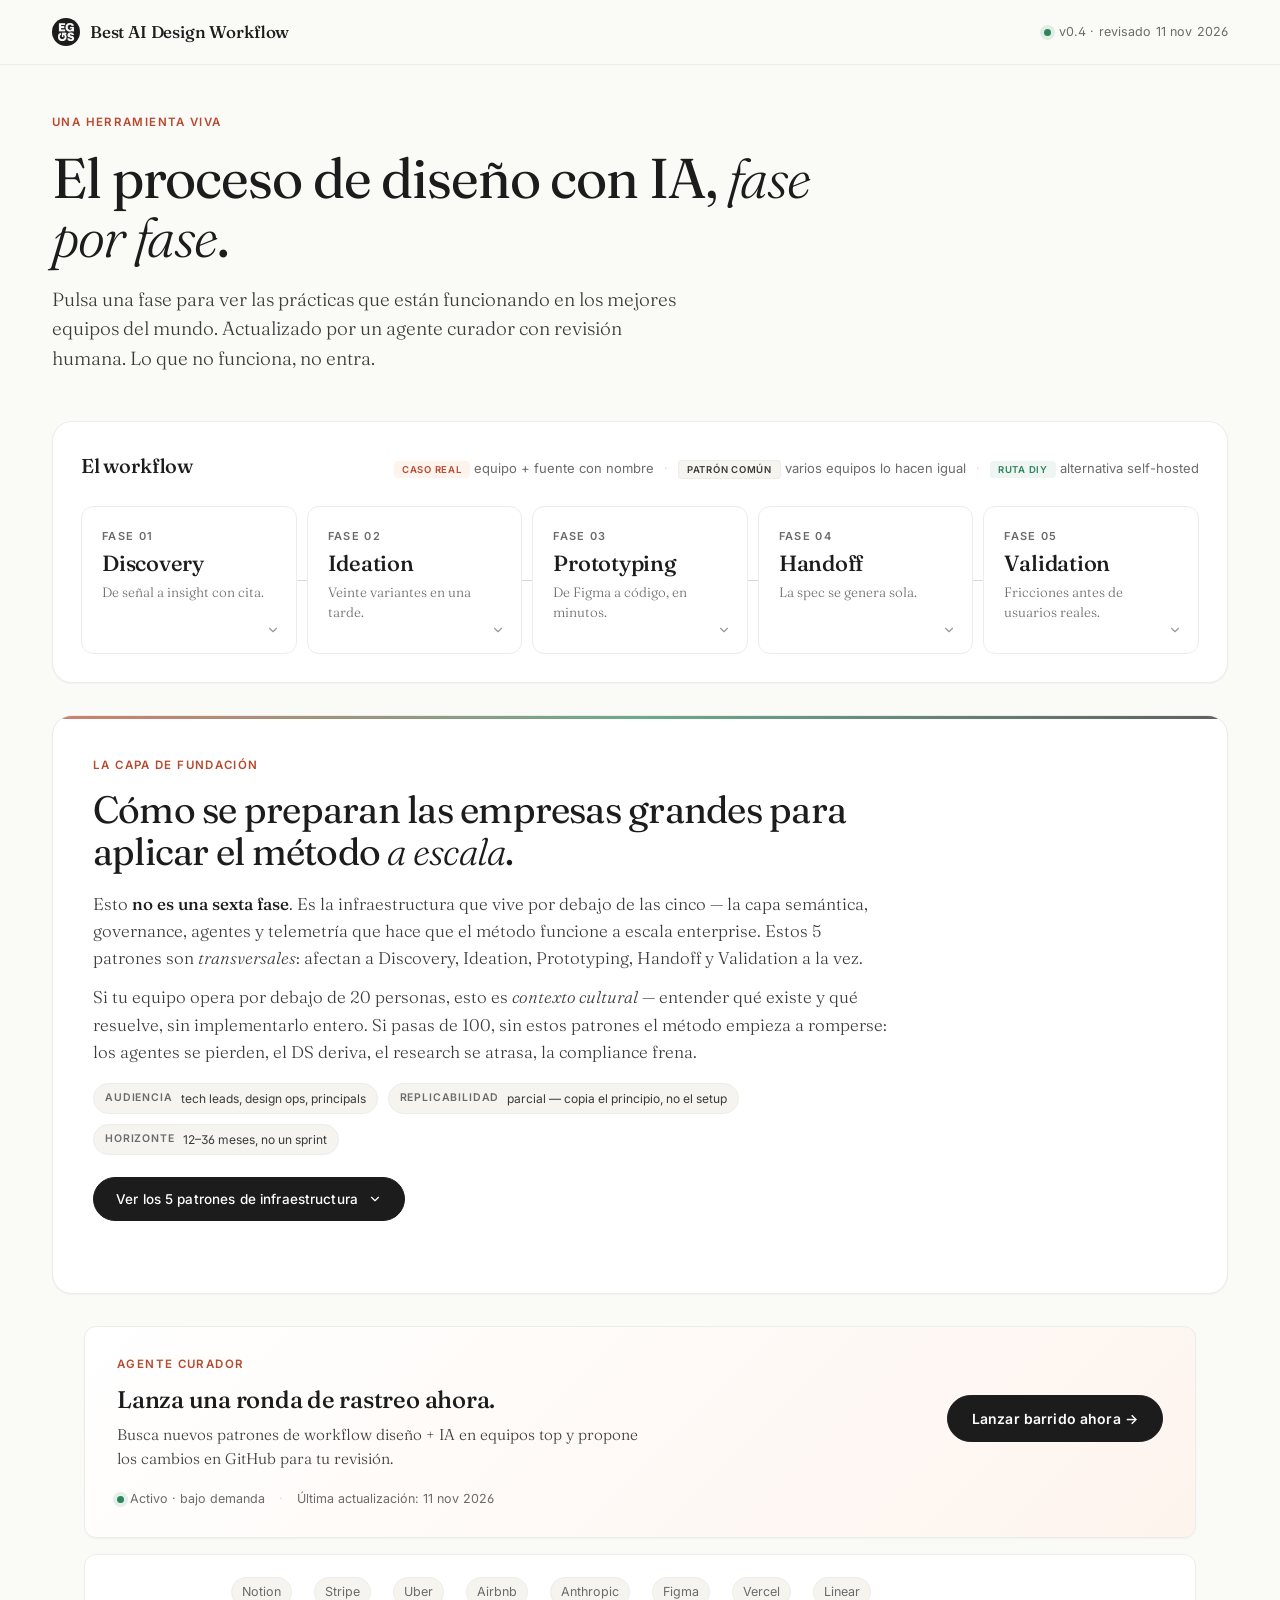
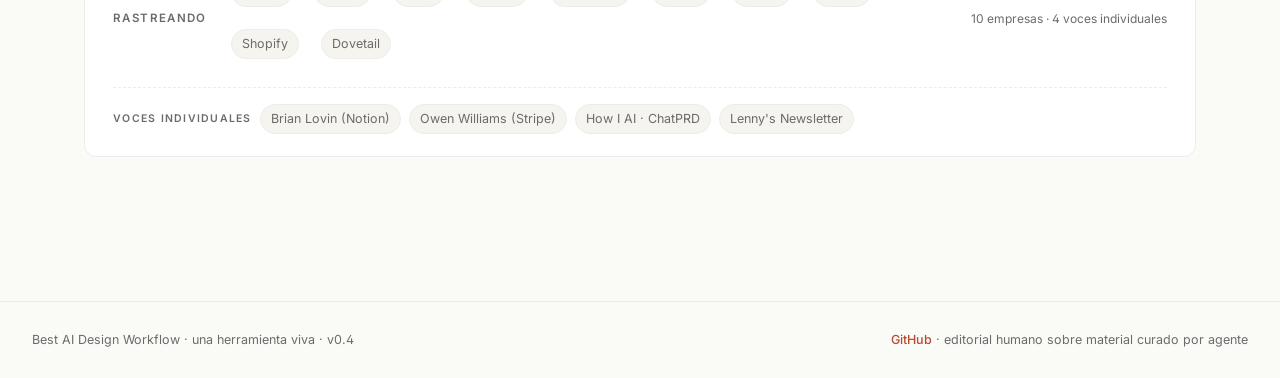
==== commit 65b110ad: "Curador bajo demanda: textos de la web y README" ====
--- a/web/index.html
+++ b/web/index.html
@@ -1182,7 +1182,7 @@
     <section class="intro">
       <div class="eyebrow">Una herramienta viva</div>
       <h1>El proceso de diseño con IA, <em>fase por fase</em>.</h1>
-      <p>Pulsa una fase para ver las prácticas que están funcionando en los mejores equipos del mundo. Actualizado cada quincena por un agente curador con revisión humana. Lo que no funciona, no entra.</p>
+      <p>Pulsa una fase para ver las prácticas que están funcionando en los mejores equipos del mundo. Actualizado por un agente curador con revisión humana. Lo que no funciona, no entra.</p>
     </section>
 
     <section class="workflow">
@@ -1207,9 +1207,9 @@
         <div class="curator-info">
           <div class="eyebrow">Agente curador</div>
           <h3>Lanza una ronda de rastreo ahora.</h3>
-          <p>Busca nuevos patrones de workflow diseño + IA en equipos top y propone los cambios en GitHub para tu revisión. Corre solo el <span id="curator-schedule">1 y 15 de cada mes</span>.</p>
+          <p>Busca nuevos patrones de workflow diseño + IA en equipos top y propone los cambios en GitHub para tu revisión.<span id="curator-schedule"></span></p>
           <div class="curator-meta">
-            <span><span class="live-dot"></span>Activo · quincenal</span>
+            <span><span class="live-dot"></span>Activo · bajo demanda</span>
             <span class="meta-sep">·</span>
             <span id="curator-last">Última actualización: —</span>
           </div>
@@ -1314,7 +1314,7 @@
       document.getElementById('version-meta').textContent = `v${c.meta.version} · revisado ${updated}`;
       document.getElementById('foot-version').textContent = `Best AI Design Workflow · una herramienta viva · v${c.meta.version}`;
       document.getElementById('curator-last').textContent = `Última actualización: ${updated}`;
-      if (c.meta.schedule) document.getElementById('curator-schedule').textContent = c.meta.schedule;
+      if (c.meta.schedule) document.getElementById('curator-schedule').textContent = ` Corre solo el ${c.meta.schedule}.`;
 
       document.getElementById('phases').innerHTML = c.phases.map((p, i) => `
         <li class="phase">
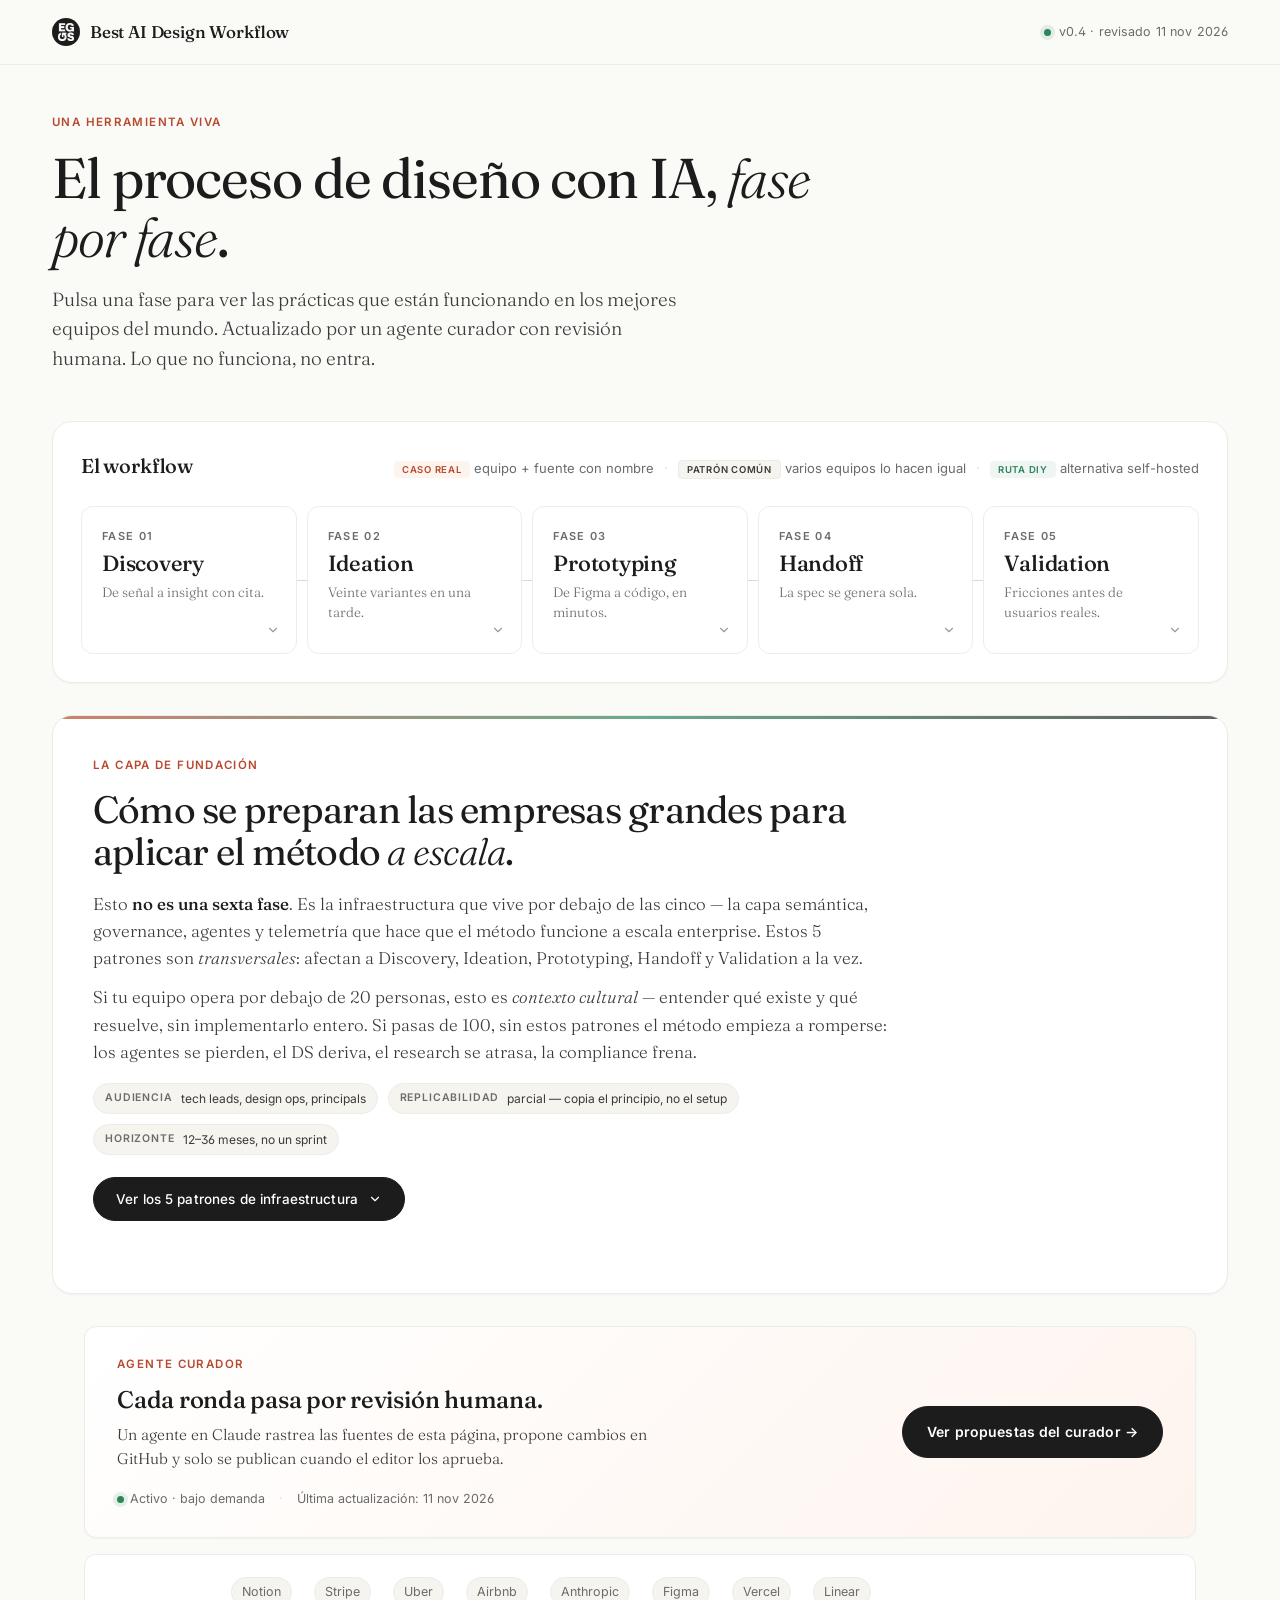
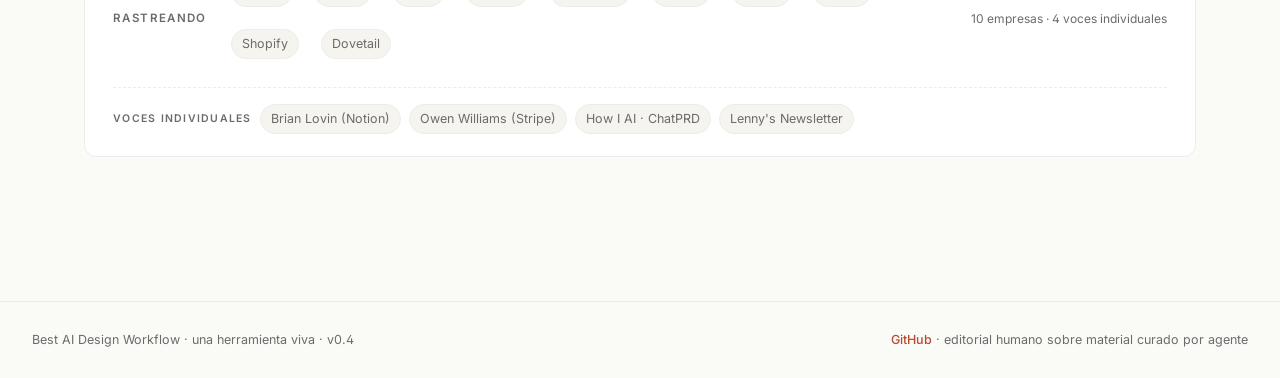
==== commit 09d1525d: "Curador como tarea de Claude: se retira el Worker y la API - La web ya no lanza nada: enlaza a las p" ====
--- a/web/index.html
+++ b/web/index.html
@@ -1151,12 +1151,6 @@
     .link-list a { color: var(--ink); text-decoration: none; border-bottom: 1px solid var(--border-strong); }
     .link-list a:hover { color: var(--accent); border-color: var(--accent); }
     .link-list li::before { content: "↗ "; color: var(--muted-2); }
-    .curator-key { display: none; gap: 8px; }
-    .curator-key.open { display: flex; }
-    .curator-key input {
-      flex: 1; min-width: 0; padding: 10px 12px; font: inherit; font-size: 14px;
-      border: 1px solid var(--border-strong); border-radius: var(--radius-sm); background: var(--surface);
-    }
     .load-error { max-width: 640px; margin: 40px auto; padding: 20px 24px; background: var(--accent-soft);
       border: 1px solid var(--border-strong); border-radius: var(--radius); color: var(--accent-ink); }
     .load-error code { font-family: var(--font-mono); font-size: 13px; }
@@ -1206,8 +1200,8 @@
       <div class="curator-inner">
         <div class="curator-info">
           <div class="eyebrow">Agente curador</div>
-          <h3>Lanza una ronda de rastreo ahora.</h3>
-          <p>Busca nuevos patrones de workflow diseño + IA en equipos top y propone los cambios en GitHub para tu revisión.<span id="curator-schedule"></span></p>
+          <h3>Cada ronda pasa por revisión humana.</h3>
+          <p>Un agente en Claude rastrea las fuentes de esta página, propone cambios en GitHub y solo se publican cuando el editor los aprueba.</p>
           <div class="curator-meta">
             <span><span class="live-dot"></span>Activo · bajo demanda</span>
             <span class="meta-sep">·</span>
@@ -1215,12 +1209,7 @@
           </div>
         </div>
         <div class="curator-action">
-          <button class="btn-curator" id="run-curator">Lanzar barrido ahora →</button>
-          <form class="curator-key" id="curator-key">
-            <input type="password" id="curator-key-input" placeholder="Clave del curador" autocomplete="current-password" aria-label="Clave del curador">
-            <button class="btn-curator" type="submit">Lanzar</button>
-          </form>
-          <p class="curator-hint" id="curator-hint">&nbsp;</p>
+          <a class="btn-curator" href="https://github.com/alejandrozh/Best-Design-AI-Workflow/pulls?q=is%3Apr+head%3Acurator" target="_blank" rel="noopener" style="text-decoration:none;display:inline-flex;justify-content:center;">Ver propuestas del curador →</a>
         </div>
       </div>
     </section>
@@ -1248,7 +1237,6 @@
   <script>
   (function () {
     // Todo el contenido vive en content.json. Este archivo solo es la plantilla.
-    const CURATOR_WORKER_URL = 'https://best-design-curator-worker.zarza-design.workers.dev';
     const CHEVRON = '<svg width="14" height="14" viewBox="0 0 24 24" fill="none" stroke="currentColor" stroke-width="2" stroke-linecap="round" stroke-linejoin="round"><polyline points="6 9 12 15 18 9"></polyline></svg>';
     const TAGS = { caso: 'Caso real', patron: 'Patrón común', diy: 'Ruta DIY' };
     const MONTHS = ['ene','feb','mar','abr','may','jun','jul','ago','sep','oct','nov','dic'];
@@ -1314,7 +1302,6 @@
       document.getElementById('version-meta').textContent = `v${c.meta.version} · revisado ${updated}`;
       document.getElementById('foot-version').textContent = `Best AI Design Workflow · una herramienta viva · v${c.meta.version}`;
       document.getElementById('curator-last').textContent = `Última actualización: ${updated}`;
-      if (c.meta.schedule) document.getElementById('curator-schedule').textContent = ` Corre solo el ${c.meta.schedule}.`;
 
       document.getElementById('phases').innerHTML = c.phases.map((p, i) => `
         <li class="phase">
@@ -1406,57 +1393,6 @@
       }));
     }
 
-    // ---------- Curador ----------
-    // El botón pide una clave (la que guardaste como CURATOR_KEY en Cloudflare).
-    // Se recuerda en este navegador; sin ella, el Worker rechaza la petición.
-    const runBtn = document.getElementById('run-curator');
-    const keyForm = document.getElementById('curator-key');
-    const keyInput = document.getElementById('curator-key-input');
-    const hint = document.getElementById('curator-hint');
-    const KEY = 'bdaw-curator-key';
-    const getKey = () => { try { return localStorage.getItem(KEY) || ''; } catch (e) { return ''; } };
-    const setKey = v => { try { v ? localStorage.setItem(KEY, v) : localStorage.removeItem(KEY); } catch (e) {} };
-
-    async function launch(key) {
-      runBtn.disabled = true;
-      runBtn.classList.add('loading');
-      hint.textContent = 'Lanzando el agente…';
-      try {
-        const res = await fetch(CURATOR_WORKER_URL, { method: 'POST', headers: { 'X-Curator-Key': key } });
-        const data = await res.json().catch(() => ({}));
-        if (res.status === 401) {
-          setKey('');
-          hint.innerHTML = '<strong>Clave incorrecta.</strong> Vuelve a introducirla.';
-          keyForm.classList.add('open');
-        } else if (res.ok && data.session_id) {
-          setKey(key);
-          keyForm.classList.remove('open');
-          runBtn.textContent = '✓ Barrido en marcha';
-          hint.innerHTML = '<strong>En marcha.</strong> Cuando termine verás un Pull Request en GitHub para revisar.';
-        } else {
-          hint.innerHTML = `<strong>Error:</strong> ${esc(data.error || 'respuesta inesperada del worker')}`;
-        }
-      } catch (e) {
-        hint.innerHTML = `<strong>Sin conexión con el worker:</strong> ${esc(e.message)}`;
-      } finally {
-        runBtn.disabled = false;
-        runBtn.classList.remove('loading');
-      }
-    }
-
-    runBtn.addEventListener('click', () => {
-      const key = getKey();
-      if (key) return launch(key);
-      keyForm.classList.add('open');
-      keyInput.focus();
-    });
-    keyForm.addEventListener('submit', e => {
-      e.preventDefault();
-      if (!keyInput.value.trim()) { hint.innerHTML = '<strong>Escribe la clave primero.</strong>'; return; }
-      launch(keyInput.value.trim());
-    });
-    keyInput.addEventListener('input', () => { hint.innerHTML = '&nbsp;'; });
-
     // ---------- Carga ----------
     fetch('content.json', { cache: 'no-cache' })
       .then(r => { if (!r.ok) throw new Error(r.status); return r.json(); })
